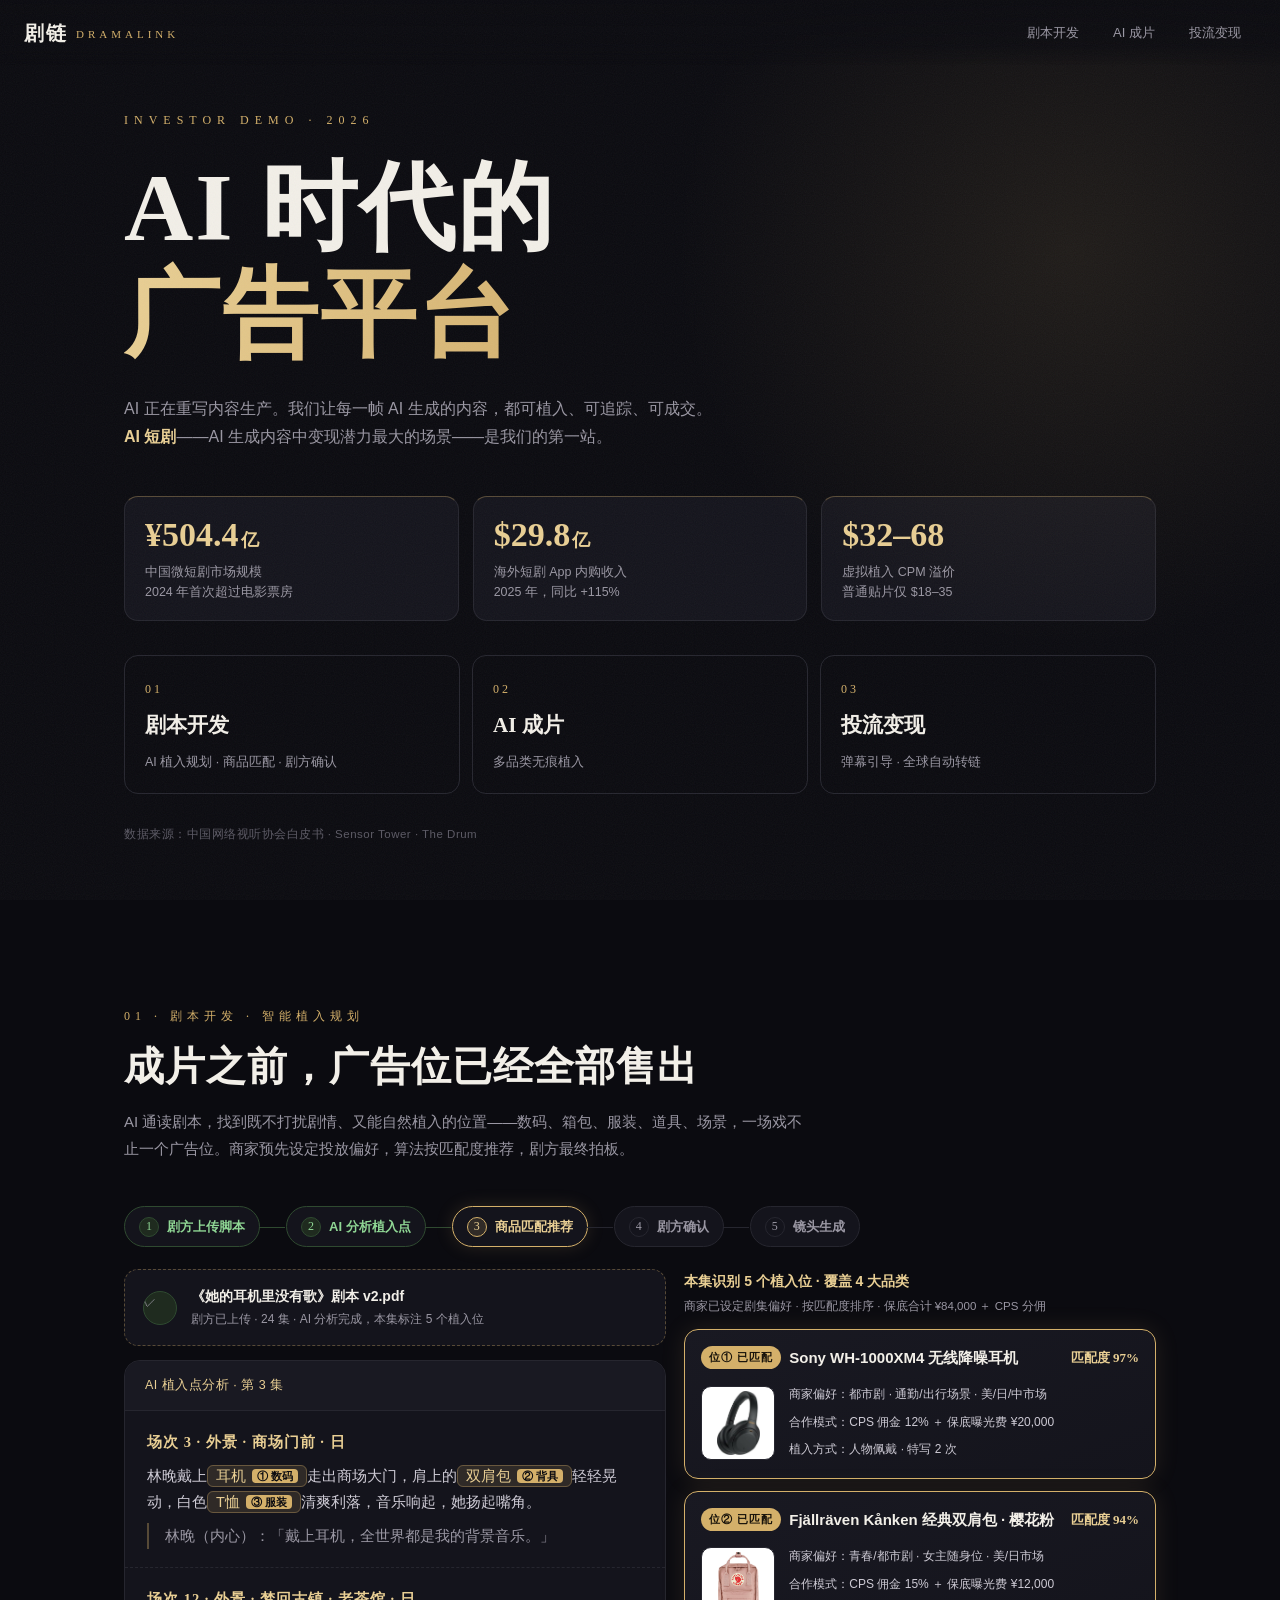
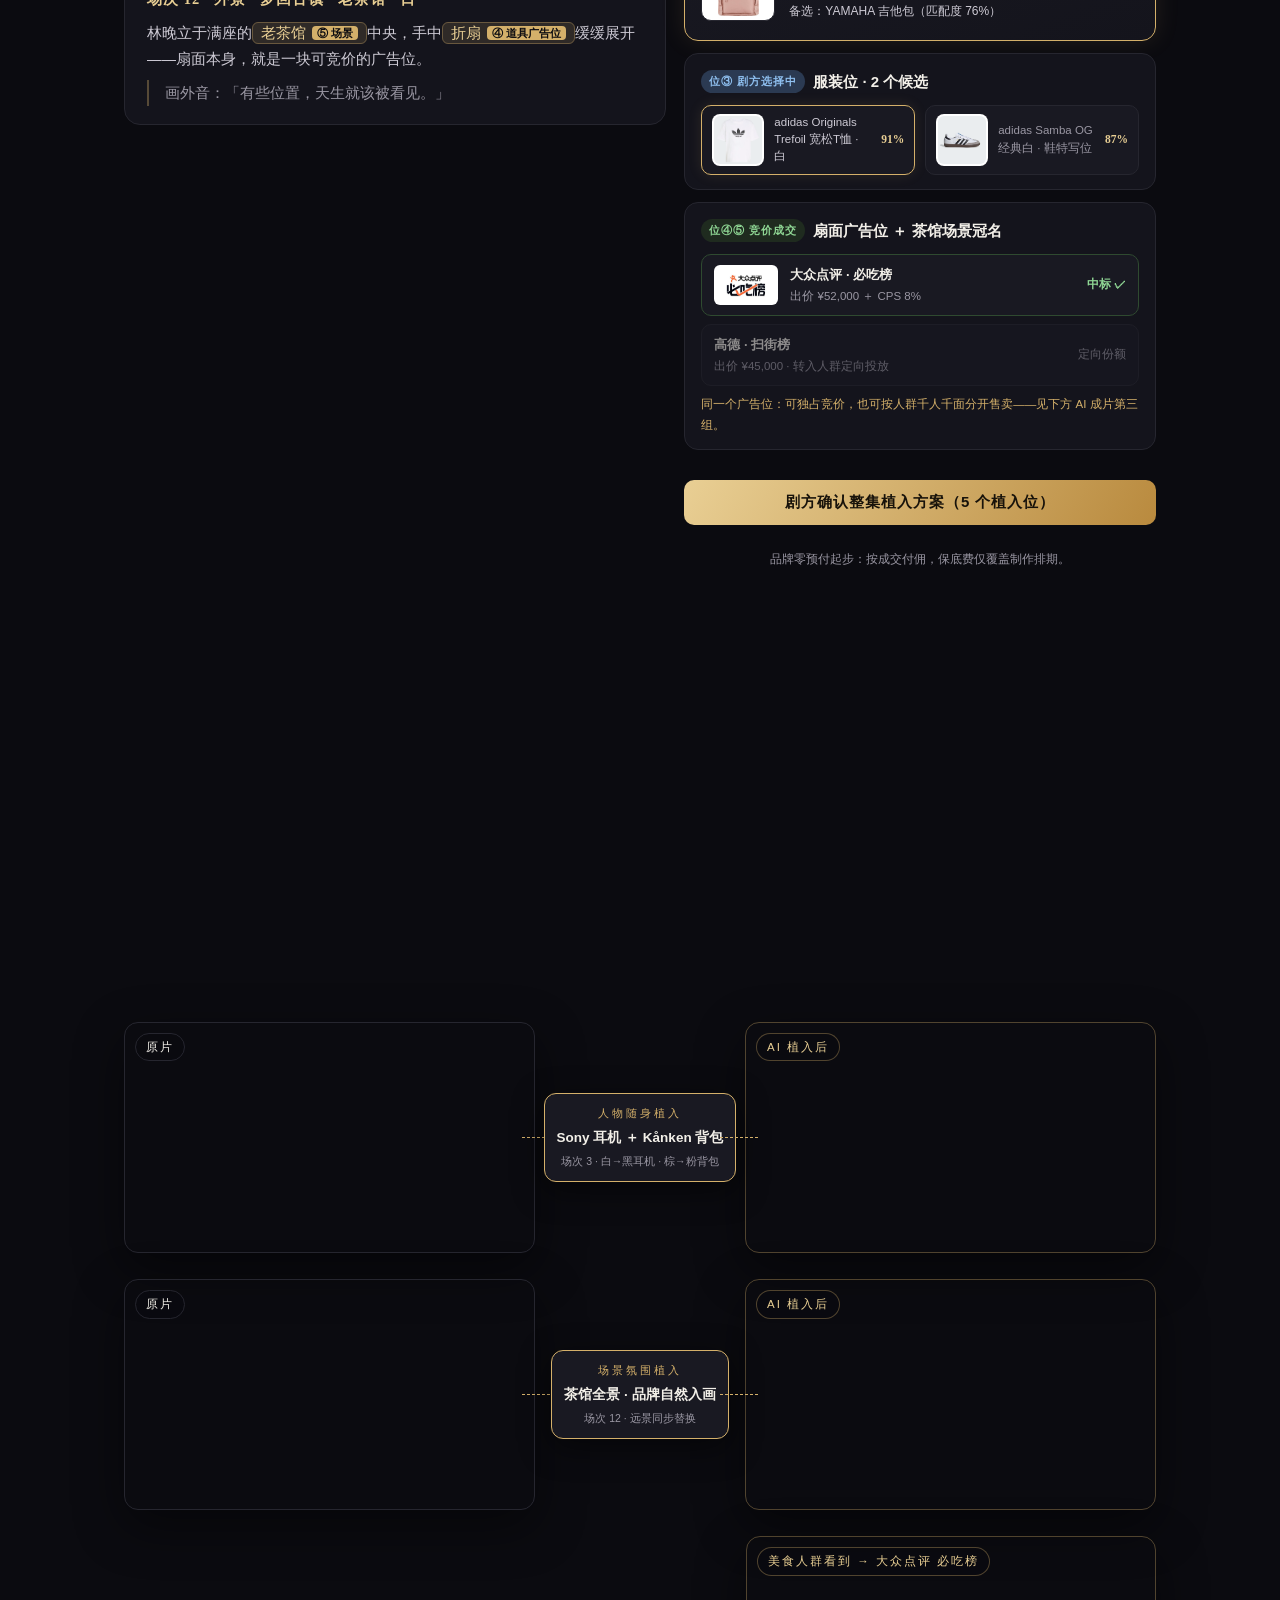
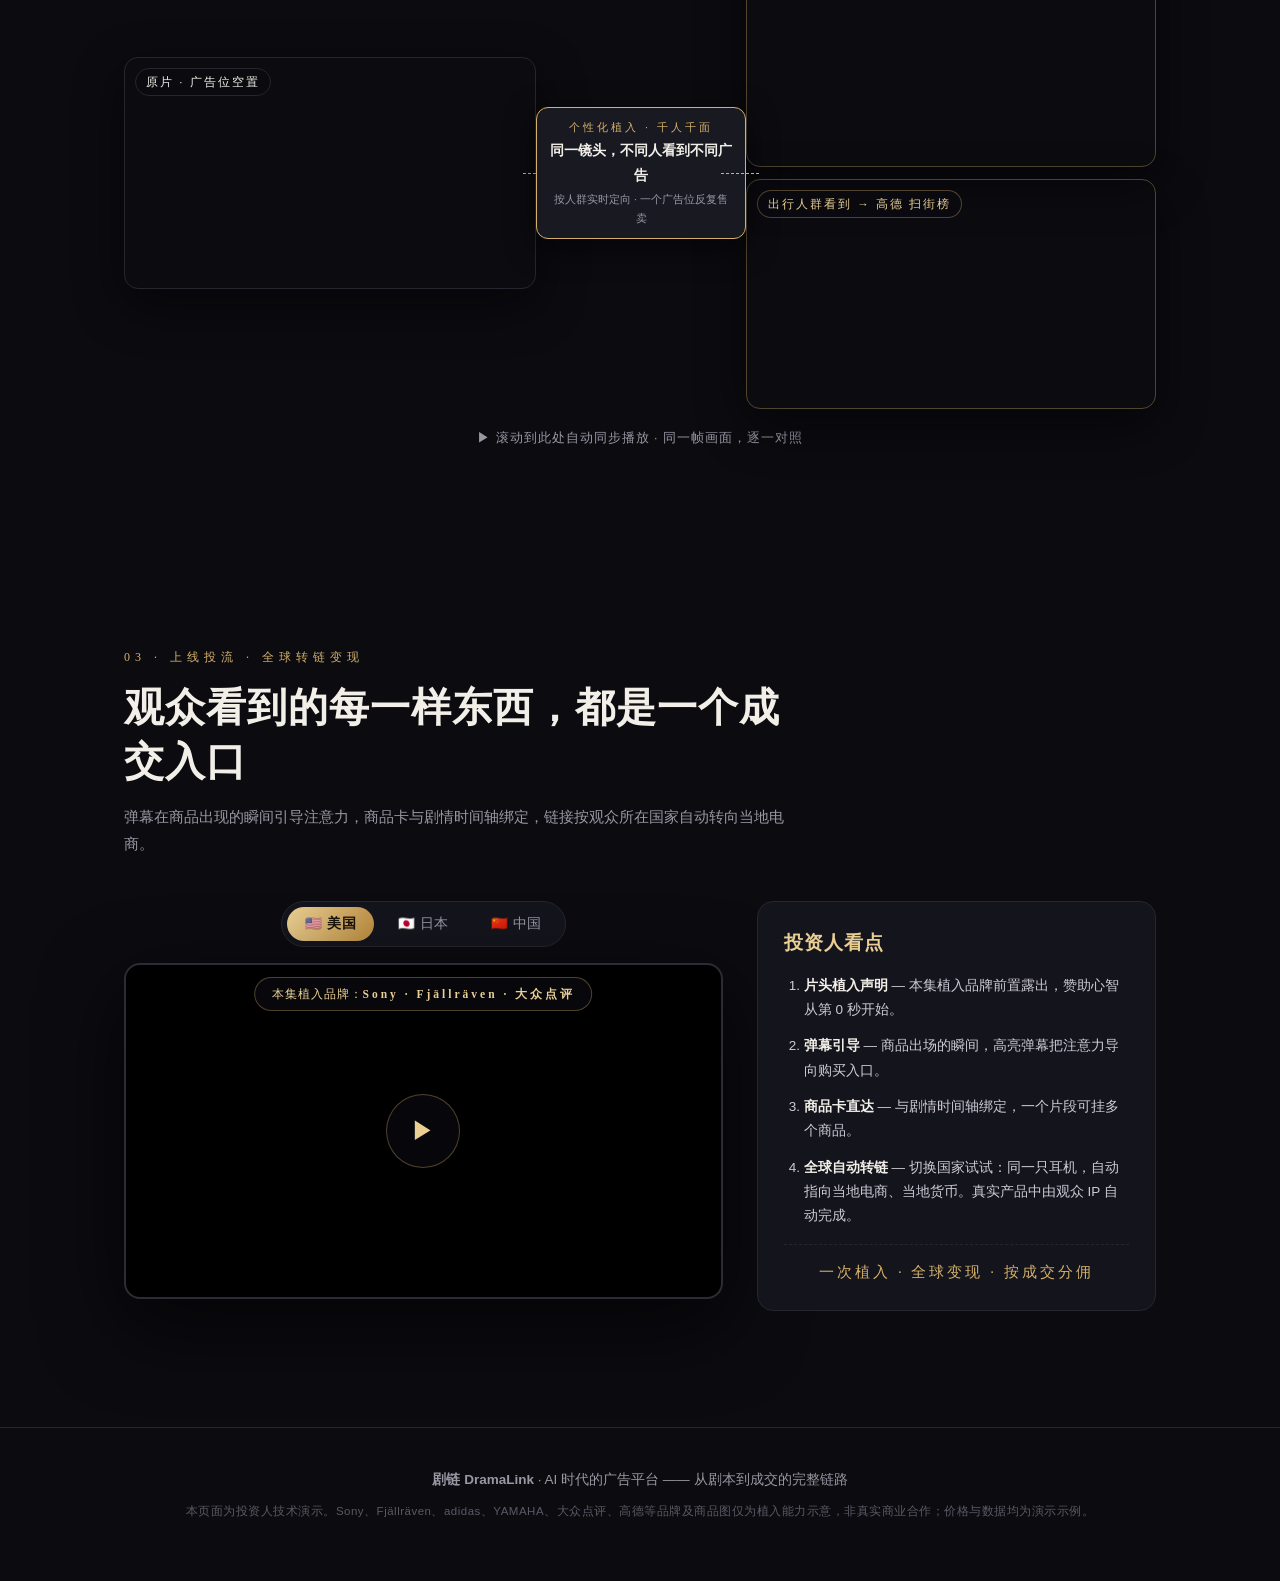
==== index.html @ b9e9dc9a "AI成片新增千人千面组并移到最下：空白扇面原片+两个人群定向投放版本(必吃榜/扫街榜)，竞价卡口径联动" ====
<!DOCTYPE html>
<html lang="zh-CN">
<head>
<meta charset="UTF-8">
<meta name="viewport" content="width=device-width, initial-scale=1.0, viewport-fit=cover">
<title>剧链 DramaLink · AI 时代的广告平台</title>
<meta name="description" content="让每一帧 AI 生成内容都可植入、可追踪、可成交。AI 短剧是我们的第一站。">
<link rel="stylesheet" href="css/style.css?v=4">
</head>
<body>
<div class="grain" aria-hidden="true"></div>

<header class="nav">
  <div class="nav-brand">剧链<span>DRAMALINK</span></div>
  <nav class="nav-steps">
    <a href="#s1">剧本开发</a>
    <a href="#s2">AI 成片</a>
    <a href="#s3">投流变现</a>
  </nav>
</header>

<!-- ① 封面 -->
<section id="s0" class="hero">
  <p class="eyebrow reveal">INVESTOR DEMO · 2026</p>
  <h1 class="reveal d1">AI 时代的<em>广告平台</em></h1>
  <p class="hero-sub reveal d2">AI 正在重写内容生产。我们让每一帧 AI 生成的内容，都可植入、可追踪、可成交。<br>
  <strong>AI 短剧</strong>——AI 生成内容中变现潜力最大的场景——是我们的第一站。</p>

  <div class="stats reveal d3">
    <div class="stat"><b>¥504.4<i>亿</i></b><span>中国微短剧市场规模<br>2024 年首次超过电影票房</span></div>
    <div class="stat"><b>$29.8<i>亿</i></b><span>海外短剧 App 内购收入<br>2025 年，同比 +115%</span></div>
    <div class="stat"><b>$32–68</b><span>虚拟植入 CPM 溢价<br>普通贴片仅 $18–35</span></div>
  </div>

  <div class="flow reveal d4">
    <a href="#s1" class="flow-step"><i>01</i><b>剧本开发</b><span>AI 植入规划 · 商品匹配 · 剧方确认</span></a>
    <a href="#s2" class="flow-step"><i>02</i><b>AI 成片</b><span>多品类无痕植入</span></a>
    <a href="#s3" class="flow-step"><i>03</i><b>投流变现</b><span>弹幕引导 · 全球自动转链</span></a>
  </div>
  <p class="src reveal d5">数据来源：中国网络视听协会白皮书 · Sensor Tower · The Drum</p>
</section>

<!-- ② 剧本开发 · 智能植入规划 -->
<section id="s1" class="sec">
  <header class="sec-head reveal">
    <i>01 · 剧本开发 · 智能植入规划</i>
    <h2>成片之前，广告位已经全部售出</h2>
    <p>AI 通读剧本，找到既不打扰剧情、又能自然植入的位置——数码、箱包、服装、道具、场景，一场戏不止一个广告位。商家预先设定投放偏好，算法按匹配度推荐，剧方最终拍板。</p>
  </header>

  <div class="pipe reveal d1">
    <div class="pstep done"><i>1</i><b>剧方上传脚本</b></div>
    <div class="pstep done"><i>2</i><b>AI 分析植入点</b></div>
    <div class="pstep act" id="stepMatch"><i>3</i><b>商品匹配推荐</b></div>
    <div class="pstep" id="stepConfirm"><i>4</i><b>剧方确认</b></div>
    <div class="pstep" id="stepGen"><i>5</i><b>镜头生成</b></div>
  </div>

  <div class="wb reveal d2">
    <div class="wb-left">
      <div class="upload-card">
        <span class="upload-ok">✓</span>
        <div><b>《她的耳机里没有歌》剧本 v2.pdf</b><span>剧方已上传 · 24 集 · AI 分析完成，本集标注 5 个植入位</span></div>
      </div>

      <div class="wb-script">
        <div class="wb-script-head">AI 植入点分析 · 第 3 集</div>
        <div class="scene">
          <h4>场次 3 · 外景 · 商场门前 · 日</h4>
          <p>林晚戴上<mark>耳机<em>① 数码</em></mark>走出商场大门，肩上的<mark>双肩包<em>② 背具</em></mark>轻轻晃动，白色<mark>T恤<em>③ 服装</em></mark>清爽利落，音乐响起，她扬起嘴角。</p>
          <p class="line">林晚（内心）：「戴上耳机，全世界都是我的背景音乐。」</p>
        </div>
        <div class="scene">
          <h4>场次 12 · 外景 · 梦回古镇 · 老茶馆 · 日</h4>
          <p>林晚立于满座的<mark>老茶馆<em>⑤ 场景</em></mark>中央，手中<mark>折扇<em>④ 道具广告位</em></mark>缓缓展开——扇面本身，就是一块可竞价的广告位。</p>
          <p class="line">画外音：「有些位置，天生就该被看见。」</p>
        </div>
      </div>
    </div>

    <div class="wb-right">
      <div class="match-head">本集识别 5 个植入位 · 覆盖 4 大品类<span>商家已设定剧集偏好 · 按匹配度排序 · 保底合计 ¥84,000 ＋ CPS 分佣</span></div>

      <div class="mcard sel" data-name="Sony WH-1000XM4 降噪耳机">
        <div class="mcard-top">
          <span class="reco">位① 已匹配</span>
          <b>Sony WH-1000XM4 无线降噪耳机</b>
          <em class="score">匹配度 97%</em>
        </div>
        <div class="mrow">
          <img src="assets/p-sony.jpg" alt="Sony WH-1000XM4" class="pimg">
          <ul>
            <li>商家偏好：都市剧 · 通勤/出行场景 · 美/日/中市场</li>
            <li>合作模式：CPS 佣金 12% ＋ 保底曝光费 ¥20,000</li>
            <li>植入方式：人物佩戴 · 特写 2 次</li>
          </ul>
        </div>
      </div>

      <div class="mcard sel" data-name="Fjällräven Kånken 双肩包">
        <div class="mcard-top">
          <span class="reco">位② 已匹配</span>
          <b>Fjällräven Kånken 经典双肩包 · 樱花粉</b>
          <em class="score">匹配度 94%</em>
        </div>
        <div class="mrow">
          <img src="assets/p-kanken.jpg" alt="Fjällräven Kånken" class="pimg">
          <ul>
            <li>商家偏好：青春/都市剧 · 女主随身位 · 美/日市场</li>
            <li>合作模式：CPS 佣金 15% ＋ 保底曝光费 ¥12,000</li>
            <li>备选：YAMAHA 吉他包（匹配度 76%）</li>
          </ul>
        </div>
      </div>

      <div class="mcard choose" id="wearSpot">
        <div class="mcard-top">
          <span class="reco pick">位③ 剧方选择中</span>
          <b>服装位 · 2 个候选</b>
        </div>
        <div class="cands">
          <button class="cand on" data-pick="adidas Trefoil 宽松T恤">
            <img src="assets/p-tee.png" alt="adidas Trefoil T恤">
            <span>adidas Originals<br>Trefoil 宽松T恤 · 白</span><em>91%</em>
          </button>
          <button class="cand" data-pick="adidas Samba OG">
            <img src="assets/p-samba.png" alt="adidas Samba OG">
            <span>adidas Samba OG<br>经典白 · 鞋特写位</span><em>87%</em>
          </button>
        </div>
      </div>

      <div class="mcard bid">
        <div class="mcard-top">
          <span class="reco win">位④⑤ 竞价成交</span>
          <b>扇面广告位 ＋ 茶馆场景冠名</b>
        </div>
        <div class="bidrow">
          <div class="bidder won">
            <img src="assets/p-dianping.jpg" alt="大众点评必吃榜">
            <div><b>大众点评 · 必吃榜</b><span>出价 ¥52,000 ＋ CPS 8%</span></div>
            <i>中标 ✓</i>
          </div>
          <div class="bidder">
            <div class="bidder-txt"><b>高德 · 扫街榜</b><span>出价 ¥45,000 · 转入人群定向投放</span></div>
            <i>定向份额</i>
          </div>
        </div>
        <p class="bidnote">同一个广告位：可独占竞价，也可按人群千人千面分开售卖——见下方 AI 成片第三组。</p>
      </div>

      <button id="confirmBtn" class="btn-gold">剧方确认整集植入方案（5 个植入位）</button>
      <div class="gen-card" id="genCard">🎬 已进入镜头生成队列 · <a href="#s2">前往 AI 成片查看效果 ↓</a></div>
      <p class="wb-note">品牌零预付起步：按成交付佣，保底费仅覆盖制作排期。</p>
    </div>
  </div>
</section>

<!-- ③ AI 成片 · 无痕植入生成 -->
<section id="s2" class="sec">
  <header class="sec-head reveal">
    <i>02 · AI 成片 · 无痕植入生成</i>
    <h2>同一个镜头，每一处细节都可以是品牌位</h2>
    <p>左边原片，右边 AI 植入后。人物随身、场景氛围两种植入深度，加上同一个广告位的千人千面投放——无需重拍、无需道具、无需明星档期。</p>
  </header>

  <div class="duo-list reveal d1">
    <div class="duo-row">
      <figure class="duo-cell">
        <video src="assets/va-original.mp4" muted playsinline preload="metadata" loop></video>
        <figcaption>原片</figcaption>
      </figure>
      <div class="duo-link"><div class="duo-chip">
        <i>人物随身植入</i>
        <b>Sony 耳机 ＋ Kånken 背包</b>
        <span class="pos">场次 3 · 白→黑耳机 · 棕→粉背包</span>
      </div></div>
      <figure class="duo-cell hl">
        <video src="assets/va-placed.mp4" muted playsinline preload="metadata" loop></video>
        <figcaption class="hl">AI 植入后</figcaption>
      </figure>
    </div>

    <div class="duo-row">
      <figure class="duo-cell">
        <video src="assets/vc-original.mp4" muted playsinline preload="metadata" loop></video>
        <figcaption>原片</figcaption>
      </figure>
      <div class="duo-link"><div class="duo-chip">
        <i>场景氛围植入</i>
        <b>茶馆全景 · 品牌自然入画</b>
        <span class="pos">场次 12 · 远景同步替换</span>
      </div></div>
      <figure class="duo-cell hl">
        <video src="assets/vc-placed.mp4" muted playsinline preload="metadata" loop></video>
        <figcaption class="hl">AI 植入后</figcaption>
      </figure>
    </div>

    <div class="duo-row persona">
      <figure class="duo-cell">
        <video src="assets/vb-original.mp4" muted playsinline preload="metadata" loop></video>
        <figcaption>原片 · 广告位空置</figcaption>
      </figure>
      <div class="duo-link"><div class="duo-chip">
        <i>个性化植入 · 千人千面</i>
        <b>同一镜头，不同人看到不同广告</b>
        <span class="pos">按人群实时定向 · 一个广告位反复售卖</span>
      </div></div>
      <div class="persona-stack">
        <figure class="duo-cell hl">
          <video src="assets/vb-dianping.mp4" muted playsinline preload="metadata" loop></video>
          <figcaption class="hl">美食人群看到 → 大众点评 必吃榜</figcaption>
        </figure>
        <figure class="duo-cell hl">
          <video src="assets/vb-gaode.mp4" muted playsinline preload="metadata" loop></video>
          <figcaption class="hl">出行人群看到 → 高德 扫街榜</figcaption>
        </figure>
      </div>
    </div>
  </div>
  <p class="duo-tip reveal">▶ 滚动到此处自动同步播放 · 同一帧画面，逐一对照</p>
</section>

<!-- ④ 投流变现 · 全球转链 -->
<section id="s3" class="sec">
  <header class="sec-head reveal">
    <i>03 · 上线投流 · 全球转链变现</i>
    <h2>观众看到的每一样东西，都是一个成交入口</h2>
    <p>弹幕在商品出现的瞬间引导注意力，商品卡与剧情时间轴绑定，链接按观众所在国家自动转向当地电商。</p>
  </header>

  <div class="stage reveal d1">
    <div class="stage-player">
      <div class="country-switch" id="countrySwitch">
        <button data-c="us" class="on">🇺🇸 美国</button>
        <button data-c="jp">🇯🇵 日本</button>
        <button data-c="cn">🇨🇳 中国</button>
      </div>

      <div class="screen">
        <video id="vidP" src="assets/va-placed.mp4" muted playsinline preload="auto"></video>
        <div class="brand-ribbon" id="brandRibbon">本集植入品牌：<b>Sony · Fjällräven · 大众点评</b></div>
        <div class="dm-layer" id="dmLayer"></div>

        <div class="pcard" id="pcard">
          <div class="pcard-tag" id="pTag">AI 已识别本帧商品 · 链接自动转向当地商城</div>
          <div class="pcard-main">
            <img class="pcard-photo" id="pPhoto" src="assets/p-sony.jpg" alt="商品图">
            <div class="pcard-info">
              <b id="pName"></b>
              <span id="pStore"></span>
              <em id="pPrice"></em>
            </div>
            <a id="pBuy" class="btn-gold" target="_blank" rel="noopener">立即购买</a>
          </div>
          <div class="pcard-more" id="pMore">本镜头另植入：Fjällräven Kånken 双肩包 · 樱花粉</div>
        </div>

        <button class="pplay" id="pPlay" aria-label="播放">▶</button>
      </div>
      <div class="toast" id="toast"></div>
    </div>

    <aside class="notes">
      <h3>投资人看点</h3>
      <ol>
        <li><b>片头植入声明</b> — 本集植入品牌前置露出，赞助心智从第 0 秒开始。</li>
        <li><b>弹幕引导</b> — 商品出场的瞬间，高亮弹幕把注意力导向购买入口。</li>
        <li><b>商品卡直达</b> — 与剧情时间轴绑定，一个片段可挂多个商品。</li>
        <li><b>全球自动转链</b> — 切换国家试试：同一只耳机，自动指向当地电商、当地货币。真实产品中由观众 IP 自动完成。</li>
      </ol>
      <p class="notes-tail">一次植入 · 全球变现 · 按成交分佣</p>
    </aside>
  </div>
</section>

<footer>
  <p><b>剧链 DramaLink</b> · AI 时代的广告平台 —— 从剧本到成交的完整链路</p>
  <p class="src">本页面为投资人技术演示。Sony、Fjällräven、adidas、YAMAHA、大众点评、高德等品牌及商品图仅为植入能力示意，非真实商业合作；价格与数据均为演示示例。</p>
</footer>

<script src="js/config.js?v=4"></script>
<script src="js/app.js?v=4"></script>
</body>
</html>
---- css/style.css ----
/* ————— 剧链 DramaLink · 暗色影院质感 ————— */
:root{
  --bg:#0b0b10;
  --panel:#14141c;
  --panel-2:#191922;
  --line:#26262f;
  --line-gold:rgba(212,176,106,.35);
  --ink:#f2efe8;
  --sub:#9a97a3;
  --gold:#d4b06a;
  --gold-hi:#e9cf94;
  --gold-deep:#b98a3e;
  --hot:#ff5c5c;
}
*{box-sizing:border-box;margin:0;padding:0;}
html{scroll-behavior:smooth;overflow-x:hidden;}
body{
  background:var(--bg);color:var(--ink);
  font-family:"PingFang SC","Hiragino Sans GB","Microsoft YaHei",sans-serif;
  line-height:1.8;overflow-x:hidden;
}
::selection{background:var(--gold);color:#0b0b10;}
a{color:inherit;text-decoration:none;}
em{font-style:normal;}

/* 胶片噪点 */
.grain{position:fixed;inset:0;pointer-events:none;z-index:99;opacity:.05;
  background-image:url("data:image/svg+xml,%3Csvg xmlns='http://www.w3.org/2000/svg' width='160' height='160'%3E%3Cfilter id='n'%3E%3CfeTurbulence type='fractalNoise' baseFrequency='0.9' numOctaves='2'/%3E%3C/filter%3E%3Crect width='160' height='160' filter='url(%23n)' opacity='1'/%3E%3C/svg%3E");}

/* ————— 顶栏 ————— */
.nav{position:fixed;top:0;left:0;right:0;z-index:50;
  display:flex;justify-content:space-between;align-items:center;
  padding:14px 24px;
  background:linear-gradient(to bottom,rgba(11,11,16,.92),rgba(11,11,16,.75) 70%,transparent);
  backdrop-filter:blur(8px);-webkit-backdrop-filter:blur(8px);}
.nav-brand{font-family:"Songti SC","Noto Serif SC",serif;font-size:20px;font-weight:900;letter-spacing:2px;}
.nav-brand span{font-family:Didot,Georgia,serif;font-size:11px;font-weight:400;color:var(--gold);letter-spacing:4px;margin-left:8px;vertical-align:2px;}
.nav-steps{display:flex;gap:4px;}
.nav-steps a{font-size:13px;color:var(--sub);padding:6px 14px;border:1px solid transparent;border-radius:99px;transition:.25s;}
.nav-steps a:hover{color:var(--gold-hi);border-color:var(--line-gold);}

/* ————— 封面 ————— */
.hero{min-height:100svh;display:flex;flex-direction:column;justify-content:center;
  padding:110px 24px 60px;max-width:1080px;margin:0 auto;position:relative;}
.hero::before{content:"";position:absolute;top:-20%;right:-30%;width:80%;aspect-ratio:1;
  background:radial-gradient(circle,rgba(212,176,106,.10),transparent 65%);pointer-events:none;}
.eyebrow{font-family:Didot,Georgia,serif;font-size:12px;letter-spacing:6px;color:var(--gold);margin-bottom:22px;}
h1{font-family:"Songti SC","Noto Serif SC",serif;font-weight:900;
  font-size:clamp(44px,9vw,96px);line-height:1.12;letter-spacing:2px;}
h1 em{display:block;color:transparent;-webkit-text-stroke:1.5px var(--gold);
  background:linear-gradient(100deg,var(--gold-hi),var(--gold-deep));
  -webkit-background-clip:text;background-clip:text;}
@supports(-webkit-background-clip:text){h1 em{-webkit-text-stroke:0;color:transparent;}}
.hero-sub{margin:26px 0 0;max-width:640px;color:var(--sub);font-size:16px;}
.hero-sub strong{color:var(--gold-hi);font-weight:600;}

.stats{display:flex;gap:14px;margin-top:44px;flex-wrap:wrap;}
.stat{flex:1;min-width:200px;background:var(--panel);border:1px solid var(--line);
  border-top:1px solid var(--line-gold);border-radius:14px;padding:18px 20px;}
.stat b{font-family:Didot,Georgia,serif;font-size:34px;font-weight:700;color:var(--gold-hi);display:block;line-height:1.2;}
.stat b i{font-style:normal;font-size:18px;margin-left:2px;}
.stat span{font-size:12.5px;color:var(--sub);display:block;margin-top:6px;line-height:1.6;}

.flow{display:flex;gap:12px;margin-top:34px;flex-wrap:wrap;}
.flow-step{flex:1;min-width:200px;display:block;background:transparent;
  border:1px solid var(--line);border-radius:14px;padding:18px 20px;position:relative;
  transition:.3s;overflow:hidden;}
.flow-step::after{content:"→";position:absolute;right:18px;top:16px;color:var(--gold);opacity:0;transition:.3s;}
.flow-step:hover{border-color:var(--gold);transform:translateY(-3px);background:var(--panel);}
.flow-step:hover::after{opacity:1;}
.flow-step i{font-family:Didot,Georgia,serif;font-style:normal;font-size:12px;color:var(--gold);letter-spacing:3px;}
.flow-step b{display:block;font-family:"Songti SC","Noto Serif SC",serif;font-size:21px;margin:4px 0 2px;}
.flow-step span{font-size:12.5px;color:var(--sub);}
.src{margin-top:30px;font-size:11.5px;color:#5b5964;letter-spacing:.5px;}

/* ————— 通用章节 ————— */
.sec{max-width:1080px;margin:0 auto;padding:96px 24px;}
.sec-head{max-width:680px;margin-bottom:44px;}
.sec-head i{font-family:Didot,Georgia,serif;font-style:normal;font-size:12px;letter-spacing:5px;color:var(--gold);}
.sec-head h2{font-family:"Songti SC","Noto Serif SC",serif;font-size:clamp(26px,4.6vw,40px);
  font-weight:900;line-height:1.35;margin:10px 0 14px;letter-spacing:1px;}
.sec-head p{color:var(--sub);font-size:15px;}

/* ————— 工作台：五步流程条 ————— */
.pipe{display:flex;gap:0;margin-bottom:22px;flex-wrap:wrap;row-gap:10px;}
.pstep{display:flex;align-items:center;gap:8px;font-size:13px;color:var(--sub);
  padding:8px 14px;border:1px solid var(--line);border-radius:99px;position:relative;margin-right:26px;
  background:var(--panel);transition:.3s;}
.pstep::after{content:"";position:absolute;left:100%;top:50%;width:26px;height:1px;
  background:var(--line);}
.pstep:last-child{margin-right:0;}
.pstep:last-child::after{display:none;}
.pstep i{font-family:Didot,Georgia,serif;font-style:normal;font-size:12px;width:20px;height:20px;
  border-radius:50%;border:1px solid var(--line);display:flex;align-items:center;justify-content:center;flex:none;}
.pstep.done{color:#8fd694;border-color:#2f4a30;}
.pstep.done i{border-color:#2f4a30;background:#1f2b1f;}
.pstep.done::after{background:#2f4a30;}
.pstep.act{color:var(--gold-hi);border-color:var(--gold);box-shadow:0 0 18px rgba(212,176,106,.15);}
.pstep.act i{border-color:var(--gold);background:rgba(212,176,106,.15);}

/* ————— 工作台 ————— */
.wb{display:grid;grid-template-columns:1.15fr 1fr;gap:18px;align-items:start;}
.wb-left{display:flex;flex-direction:column;gap:14px;}
.upload-card{display:flex;align-items:center;gap:14px;background:var(--panel);
  border:1px dashed var(--line-gold);border-radius:14px;padding:14px 18px;}
.upload-ok{width:34px;height:34px;border-radius:50%;background:#1f2b1f;color:#8fd694;
  display:flex;align-items:center;justify-content:center;font-size:16px;flex:none;border:1px solid #2f4a30;}
.upload-card b{display:block;font-size:14px;}
.upload-card span{display:block;font-size:12px;color:var(--sub);}
.wb-script{background:var(--panel);border:1px solid var(--line);border-radius:16px;overflow:hidden;}
.wb-script-head{padding:13px 20px;font-size:12.5px;color:var(--gold-hi);
  border-bottom:1px solid var(--line);background:var(--panel-2);letter-spacing:.5px;}
.scene{padding:18px 22px;border-bottom:1px dashed var(--line);}
.scene:last-child{border-bottom:none;}
.scene h4{font-family:"Songti SC","Noto Serif SC",serif;font-size:14.5px;color:var(--gold-hi);margin-bottom:8px;letter-spacing:1px;}
.scene p{font-size:14.5px;color:#cdcad4;}
.scene .line{color:var(--sub);padding-left:16px;border-left:2px solid var(--line-gold);margin-top:8px;}
mark{background:rgba(212,176,106,.14);color:var(--gold-hi);padding:2px 8px;border-radius:6px;
  border:1px solid var(--line-gold);white-space:nowrap;cursor:default;position:relative;transition:.25s;}
mark:hover{background:rgba(212,176,106,.28);}
mark em{font-size:10.5px;background:var(--gold);color:#0b0b10;border-radius:4px;
  padding:1px 5px;margin-left:6px;font-weight:700;vertical-align:1px;}

.wb-right{display:flex;flex-direction:column;gap:12px;}
.match-head{font-size:14px;color:var(--gold-hi);font-weight:600;}
.match-head span{display:block;font-size:11.5px;color:var(--sub);font-weight:400;margin-top:2px;}
.mcard{background:var(--panel);border:1px solid var(--line);border-radius:14px;
  padding:14px 16px;cursor:pointer;transition:.25s;}
.mcard:hover{border-color:var(--line-gold);}
.mcard.sel{border-color:var(--gold);background:linear-gradient(160deg,var(--panel-2),var(--panel));
  box-shadow:0 0 24px rgba(212,176,106,.12);}
.mcard-top{display:flex;align-items:center;gap:8px;flex-wrap:wrap;}
.mcard-top b{font-size:15px;}
.reco{font-size:10.5px;background:var(--gold);color:#17120a;font-weight:700;
  padding:2px 8px;border-radius:99px;letter-spacing:1px;}
.score{font-family:Didot,Georgia,serif;font-size:13px;color:var(--gold-hi);margin-left:auto;font-weight:700;}
.mcard ul{list-style:none;}
.mcard li{font-size:12px;color:var(--sub);padding:3px 0;}
.mcard.sel li{color:#cdcad4;}
.mcard.sel{cursor:default;}
.mrow{display:flex;gap:14px;margin-top:10px;align-items:center;}
.pimg{width:74px;height:74px;object-fit:contain;background:#fff;border-radius:10px;
  border:1px solid var(--line);flex:none;padding:4px;}
.reco.pick{background:#2b3a52;color:#8fc0f0;}
.reco.win{background:#1f2b1f;color:#8fd694;}
/* 服装位候选 */
.cands{display:flex;gap:10px;margin-top:10px;}
.cand{flex:1;display:flex;align-items:center;gap:10px;background:var(--panel-2);
  border:1px solid var(--line);border-radius:10px;padding:8px 10px;cursor:pointer;
  color:var(--sub);font-size:11.5px;text-align:left;transition:.25s;font-family:inherit;line-height:1.5;}
.cand img{width:52px;height:52px;object-fit:contain;background:#fff;border-radius:8px;flex:none;padding:2px;}
.cand em{font-family:Didot,Georgia,serif;font-style:normal;color:var(--gold-hi);font-weight:700;margin-left:auto;}
.cand.on{border-color:var(--gold);color:#cdcad4;box-shadow:0 0 14px rgba(212,176,106,.12);}
/* 竞价位 */
.bidrow{display:flex;flex-direction:column;gap:8px;margin-top:10px;}
.bidder{display:flex;align-items:center;gap:12px;background:var(--panel-2);
  border:1px solid var(--line);border-radius:10px;padding:8px 12px;opacity:.55;}
.bidder.won{opacity:1;border-color:#2f4a30;}
.bidder img{width:64px;height:40px;object-fit:contain;background:#fff;border-radius:6px;flex:none;padding:2px;}
.bidder b{display:block;font-size:13px;}
.bidder span{display:block;font-size:11.5px;color:var(--sub);}
.bidder i{margin-left:auto;font-style:normal;font-size:12px;color:var(--sub);white-space:nowrap;}
.bidder.won i{color:#8fd694;font-weight:700;}
.bidnote{font-size:11.5px;color:var(--gold);margin-top:8px;}
.gen-card{display:none;font-size:13.5px;color:#cdcad4;background:var(--panel);
  border:1px solid var(--line-gold);border-radius:12px;padding:12px 16px;text-align:center;}
.gen-card.show{display:block;animation:genin .5s ease;}
.gen-card a{color:var(--gold-hi);text-decoration:underline;text-underline-offset:3px;}
@keyframes genin{from{opacity:0;transform:translateY(8px);}to{opacity:1;transform:none;}}
.btn-gold{display:inline-block;width:100%;margin-top:18px;padding:13px 20px;border:none;border-radius:10px;
  background:linear-gradient(120deg,var(--gold-hi),var(--gold-deep));color:#17120a;
  font-size:15px;font-weight:700;letter-spacing:1px;cursor:pointer;text-align:center;transition:.25s;
  font-family:inherit;}
.btn-gold:hover{transform:translateY(-2px);box-shadow:0 8px 28px rgba(212,176,106,.25);}
.btn-gold.done{background:#1f2b1f;color:#8fd694;border:1px solid #2f4a30;cursor:default;transform:none;box-shadow:none;}
.wb-note{font-size:12px;color:var(--sub);margin-top:12px;text-align:center;}

/* ————— AI 成片对比：三组横屏 左右并排 + 中间连线 ————— */
.duo-list{display:flex;flex-direction:column;gap:26px;}
.duo-row{display:flex;align-items:center;justify-content:center;}
.duo-cell{position:relative;flex:1;max-width:440px;aspect-ratio:16/9;border-radius:14px;
  overflow:hidden;border:1px solid var(--line);box-shadow:0 16px 50px rgba(0,0,0,.45);margin:0;}
.duo-cell.hl{border-color:var(--line-gold);}
.duo-cell video{width:100%;height:100%;object-fit:cover;display:block;}
.duo-cell figcaption{position:absolute;top:10px;left:10px;font-size:11.5px;letter-spacing:2px;
  padding:3px 10px;border-radius:99px;background:rgba(11,11,16,.72);border:1px solid var(--line);z-index:2;}
.duo-cell figcaption.hl{color:var(--gold-hi);border-color:var(--line-gold);}
.duo-link{position:relative;width:clamp(150px,20vw,210px);flex:none;z-index:4;
  display:flex;align-items:center;justify-content:center;}
.duo-link::before,.duo-link::after{content:"";position:absolute;top:50%;width:18%;
  border-top:1.5px dashed var(--gold);}
.duo-link::before{left:-6%;}
.duo-link::after{right:-6%;}
.duo-chip{position:relative;background:var(--panel-2);border:1px solid var(--gold);border-radius:12px;
  padding:10px 12px;text-align:center;box-shadow:0 8px 30px rgba(0,0,0,.5);max-width:100%;}
.duo-chip i{display:block;font-style:normal;font-size:10.5px;letter-spacing:3px;color:var(--gold);}
.duo-chip b{display:block;font-size:13.5px;color:var(--ink);margin:3px 0 2px;}
.duo-chip .pos{display:block;font-size:10.5px;color:var(--sub);}
.duo-tip{text-align:center;font-size:12.5px;color:var(--sub);margin-top:18px;letter-spacing:1px;}
/* 千人千面：左 1 原片 → 右 2 个投放版本 */
.persona-stack{flex:1;max-width:440px;min-width:0;display:flex;flex-direction:column;gap:12px;}
.persona-stack .duo-cell{max-width:none;width:100%;flex:none;}
.duo-row.persona .duo-cell figcaption{white-space:nowrap;max-width:calc(100% - 20px);
  overflow:hidden;text-overflow:ellipsis;}
.btn-line{padding:11px 26px;border-radius:99px;border:1px solid var(--line-gold);
  background:transparent;color:var(--gold-hi);font-size:14px;letter-spacing:2px;cursor:pointer;
  transition:.25s;font-family:inherit;}
.btn-line:hover{background:rgba(212,176,106,.1);}

/* ————— 投流变现 · 横屏播放器 ————— */
.stage{display:grid;grid-template-columns:minmax(0,1.5fr) 1fr;gap:34px;align-items:start;justify-content:center;}
.stage-player{display:flex;flex-direction:column;align-items:center;gap:16px;min-width:0;
  width:100%;max-width:660px;justify-self:center;}
.country-switch{display:flex;gap:6px;background:var(--panel);border:1px solid var(--line);
  border-radius:99px;padding:5px;}
.country-switch button{border:none;background:transparent;color:var(--sub);font-size:13.5px;
  padding:8px 18px;border-radius:99px;cursor:pointer;transition:.25s;font-family:inherit;letter-spacing:.5px;}
.country-switch button.on{background:linear-gradient(120deg,var(--gold-hi),var(--gold-deep));color:#17120a;font-weight:700;}

.screen{position:relative;width:100%;max-width:660px;aspect-ratio:16/9;border-radius:16px;
  border:2px solid #2c2c36;background:#000;overflow:hidden;
  box-shadow:0 26px 80px rgba(0,0,0,.6);}
.screen video{position:absolute;inset:0;width:100%;height:100%;object-fit:cover;}

.brand-ribbon{position:absolute;top:12px;left:50%;transform:translateX(-50%);z-index:8;
  white-space:nowrap;font-size:11.5px;letter-spacing:1px;color:var(--gold-hi);
  background:rgba(11,11,16,.78);border:1px solid var(--line-gold);border-radius:99px;
  padding:6px 16px;opacity:0;transition:opacity .6s;pointer-events:none;}
.brand-ribbon.show{opacity:1;}
.brand-ribbon b{font-family:Didot,Georgia,serif;letter-spacing:3px;}

.dm-layer{position:absolute;top:44px;left:0;right:0;height:38%;z-index:7;overflow:hidden;pointer-events:none;}
.dm{position:absolute;left:100%;white-space:nowrap;font-size:13px;color:#fff;
  text-shadow:0 1px 4px rgba(0,0,0,.8);animation:dmfly 6.5s linear forwards;}
.dm.hot{color:#ffd98a;font-weight:700;background:rgba(212,176,106,.18);
  border:1px solid var(--line-gold);border-radius:99px;padding:3px 12px;}
@keyframes dmfly{to{transform:translateX(calc(-100% - 110vw));}}

.pcard{position:absolute;left:10px;right:10px;bottom:12px;z-index:9;
  background:rgba(16,16,22,.94);border:1px solid var(--line-gold);border-radius:16px;
  padding:10px 12px;transform:translateY(130%);transition:transform .55s cubic-bezier(.2,.9,.3,1.05);}
.pcard.show{transform:translateY(0);}
.pcard-tag{font-size:10.5px;color:var(--gold);letter-spacing:.5px;margin-bottom:7px;}
.pcard-tag::before{content:"●";margin-right:5px;animation:blink 1.4s infinite;}
@keyframes blink{50%{opacity:.25;}}
.pcard-main{display:flex;align-items:center;gap:10px;}
.pcard-photo{width:54px;height:54px;border-radius:10px;background:#fff;object-fit:contain;
  border:1px solid var(--line);flex:none;padding:3px;}
.pcard-more{font-size:10.5px;color:var(--sub);margin-top:7px;padding-top:7px;
  border-top:1px dashed var(--line);}
.pcard-info{flex:1;min-width:0;line-height:1.45;}
.pcard-info b{display:block;font-size:12.5px;white-space:nowrap;overflow:hidden;text-overflow:ellipsis;}
.pcard-info span{font-size:10.5px;color:var(--sub);display:block;}
.pcard-info em{font-family:Didot,Georgia,serif;font-size:15px;color:var(--gold-hi);font-weight:700;}
.pcard .btn-gold{width:auto;margin:0;padding:9px 14px;font-size:12.5px;border-radius:9px;flex:none;}

.pplay{position:absolute;inset:0;margin:auto;width:74px;height:74px;border-radius:50%;z-index:11;
  border:1px solid var(--line-gold);background:rgba(11,11,16,.72);color:var(--gold-hi);
  font-size:24px;cursor:pointer;transition:.3s;backdrop-filter:blur(4px);}
.pplay:hover{transform:scale(1.08);background:rgba(212,176,106,.2);}
.pplay.hide{opacity:0;pointer-events:none;}

.toast{font-size:12.5px;color:var(--gold-hi);background:rgba(212,176,106,.1);
  border:1px solid var(--line-gold);border-radius:99px;padding:7px 18px;
  opacity:0;transition:.4s;letter-spacing:.5px;}
.toast.show{opacity:1;}

.notes{background:var(--panel);border:1px solid var(--line);border-radius:16px;
  padding:24px 26px;max-width:420px;position:sticky;top:90px;}
.notes h3{font-family:"Songti SC","Noto Serif SC",serif;font-size:19px;margin-bottom:14px;
  color:var(--gold-hi);letter-spacing:1px;}
.notes ol{padding-left:20px;}
.notes li{font-size:13.5px;color:#cdcad4;margin-bottom:12px;}
.notes li b{color:var(--ink);}
.notes-tail{margin-top:16px;padding-top:14px;border-top:1px dashed var(--line);
  font-family:"Songti SC","Noto Serif SC",serif;font-size:15px;color:var(--gold);
  letter-spacing:3px;text-align:center;}

footer{border-top:1px solid var(--line);padding:40px 24px 60px;text-align:center;}
footer p{font-size:13.5px;color:var(--sub);}
footer .src{font-size:11.5px;color:#5b5964;margin-top:8px;}

/* ————— 入场动画 ————— */
.reveal{opacity:0;transform:translateY(26px);transition:opacity .8s ease,transform .8s ease;}
.reveal.in{opacity:1;transform:none;}
.d1{transition-delay:.1s;}.d2{transition-delay:.2s;}.d3{transition-delay:.3s;}
.d4{transition-delay:.4s;}.d5{transition-delay:.5s;}

/* ————— 响应式 ————— */
@media (max-width:540px){
  .nav-brand span{display:none;}
  .nav{padding:12px 16px;}
}
@media (max-width:900px){
  .stage{grid-template-columns:1fr;justify-items:center;}
  .notes{position:static;max-width:min(660px,100%);}
  .wb{grid-template-columns:1fr;}
  .nav-steps a{padding:6px 10px;font-size:12px;}
}
@media (max-width:760px){
  .duo-row{flex-direction:column;gap:12px;}
  .duo-cell{width:100%;max-width:520px;flex:none;}
  .duo-link{width:auto;padding:2px 0;}
  .duo-link::before,.duo-link::after{display:none;}
  .cands{flex-direction:column;}
}
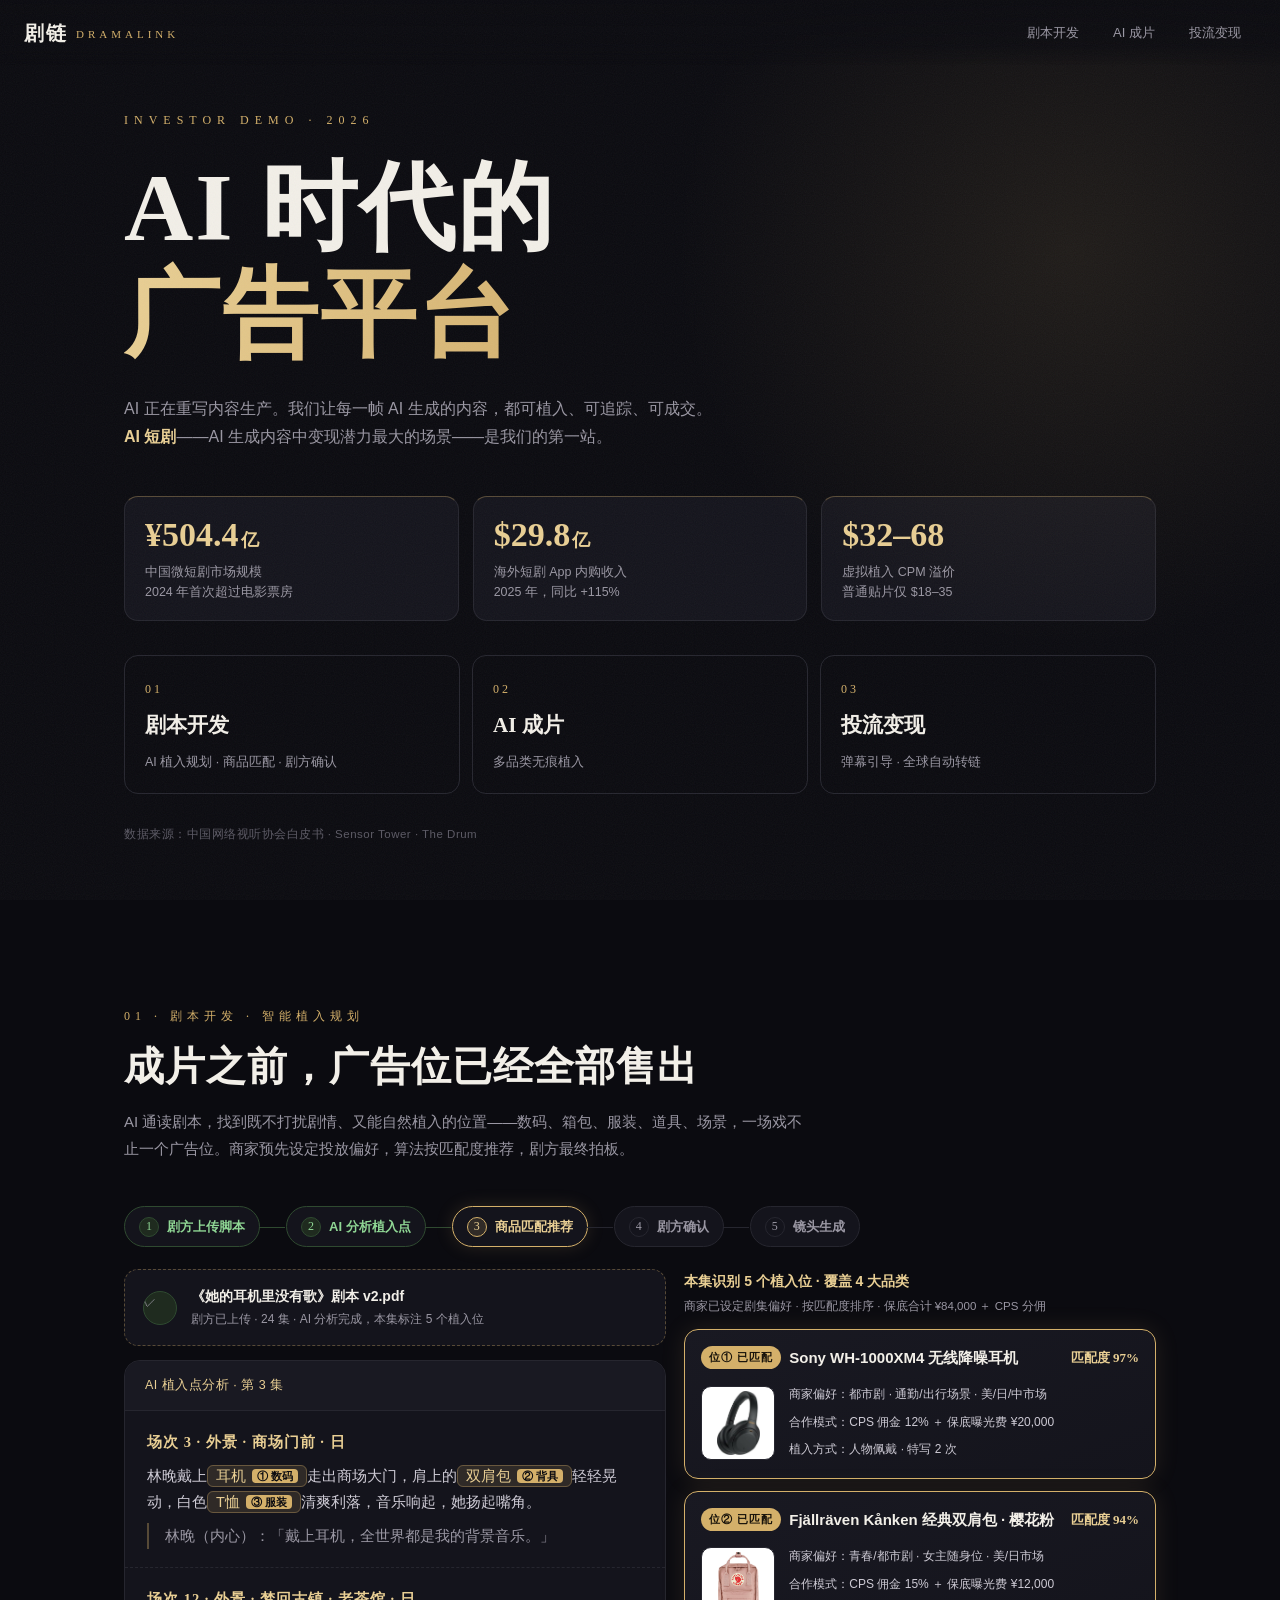
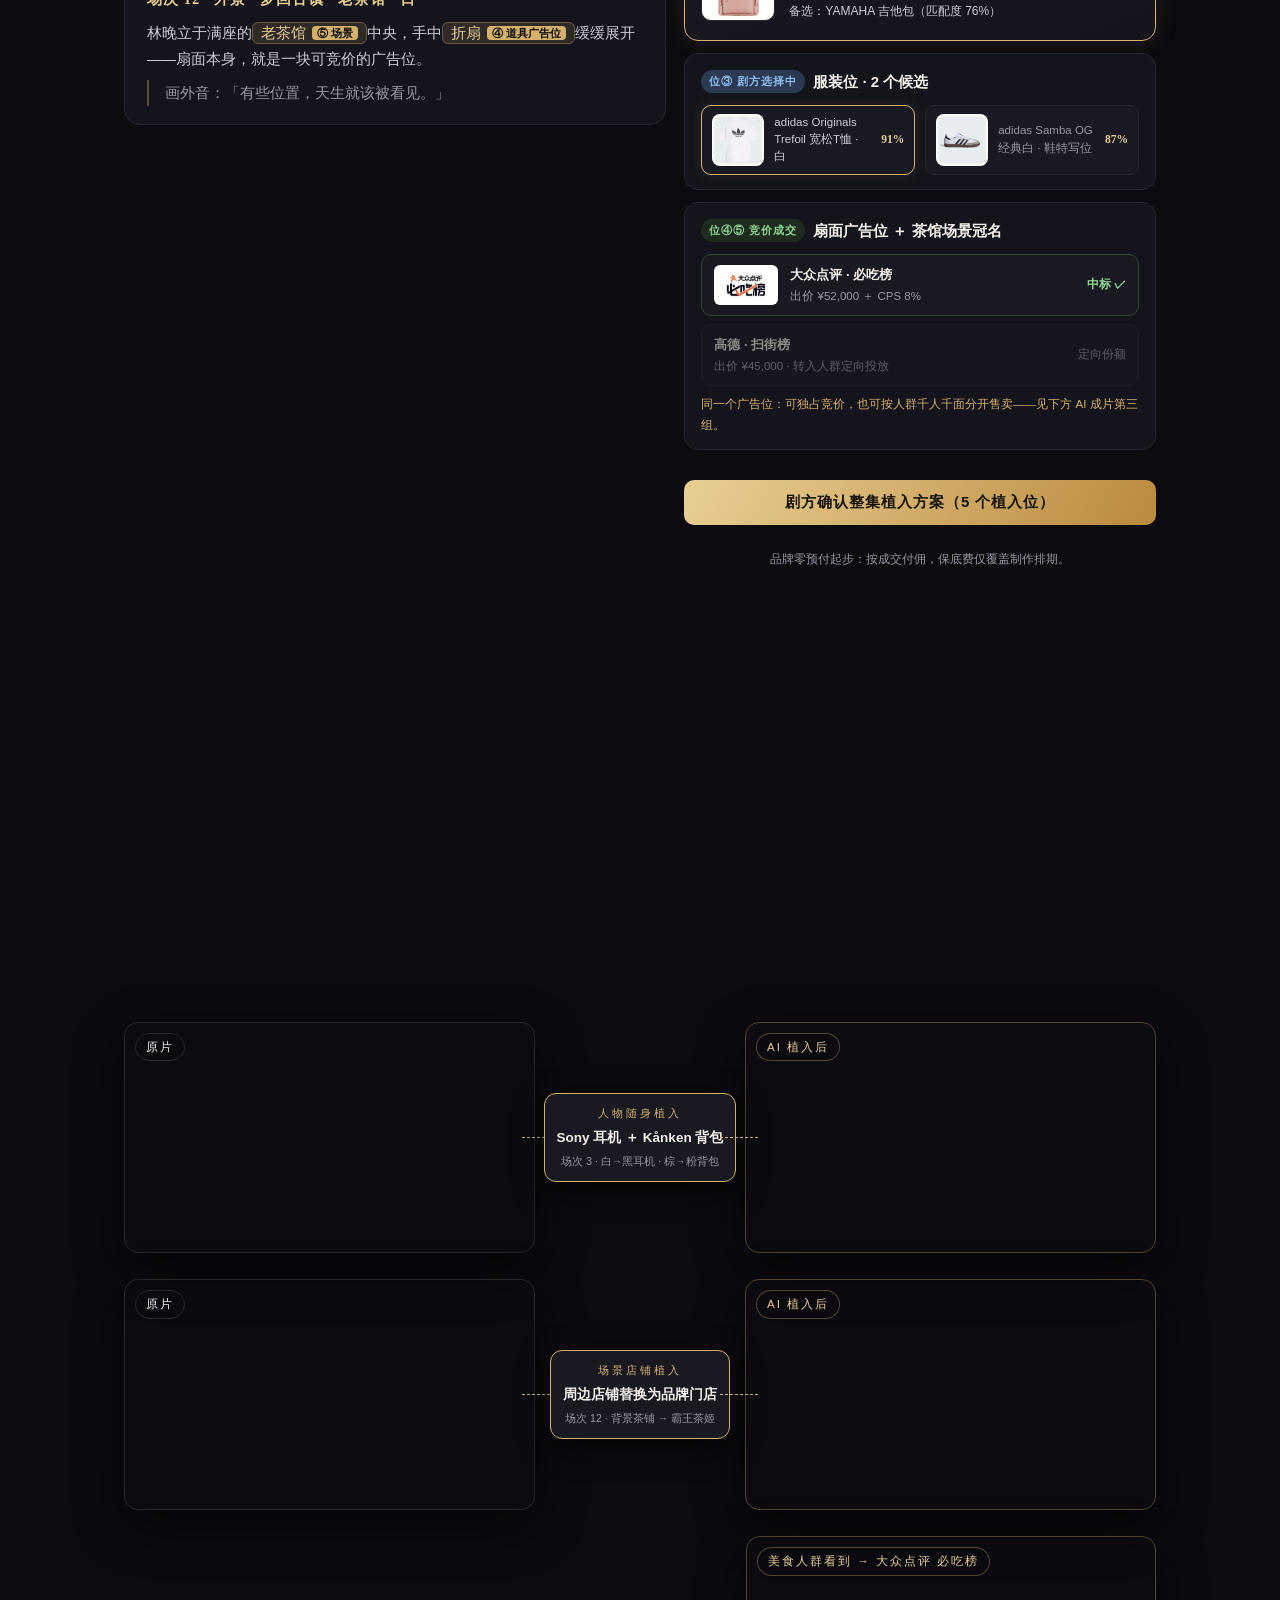
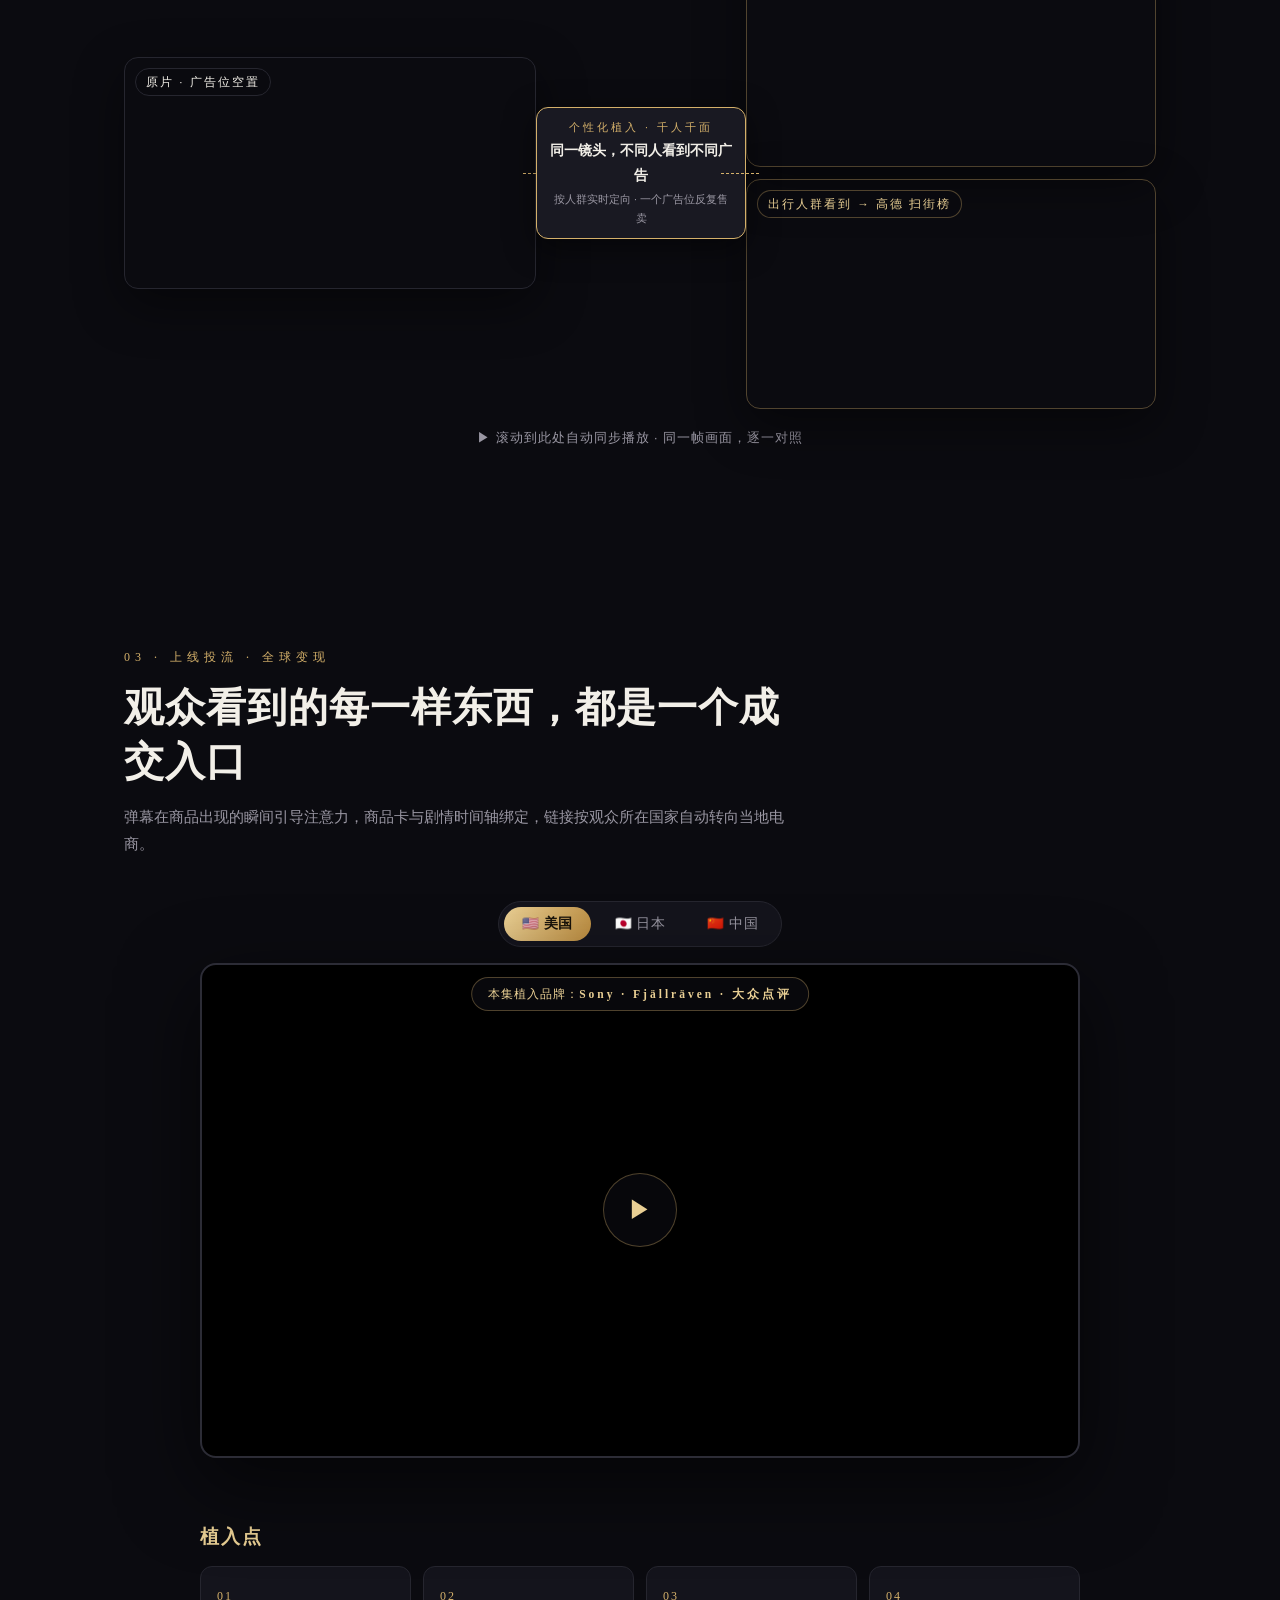
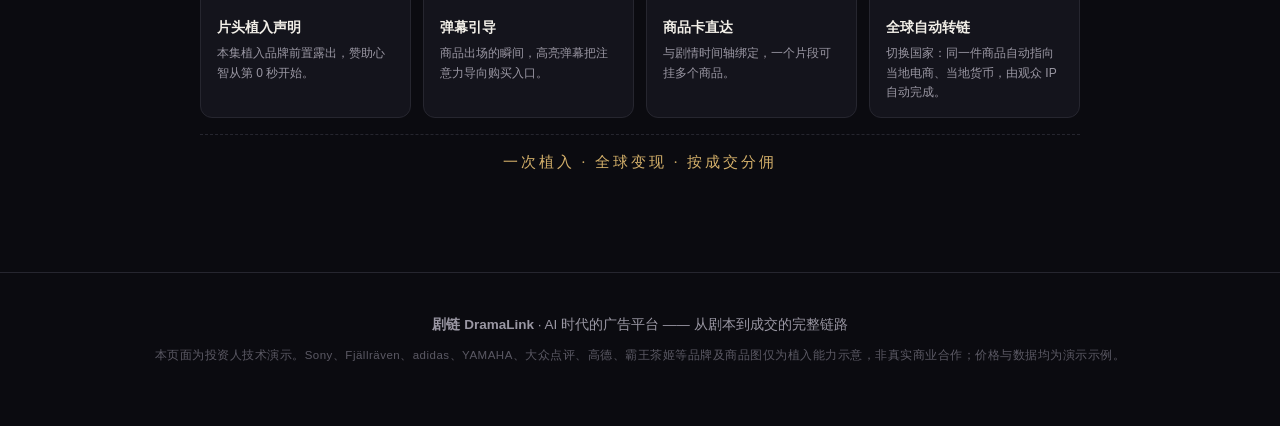
==== commit 83a18fda: "场景植入换新视频(背景茶铺→霸王茶姬门店)；投流变现改版：标题精简、播放器放大、商品卡缩小至左下、投资人看点改为植入点横排移至视频下方" ====
--- a/index.html
+++ b/index.html
@@ -187,9 +187,9 @@
         <figcaption>原片</figcaption>
       </figure>
       <div class="duo-link"><div class="duo-chip">
-        <i>场景氛围植入</i>
-        <b>茶馆全景 · 品牌自然入画</b>
-        <span class="pos">场次 12 · 远景同步替换</span>
+        <i>场景店铺植入</i>
+        <b>周边店铺替换为品牌门店</b>
+        <span class="pos">场次 12 · 背景茶铺 → 霸王茶姬</span>
       </div></div>
       <figure class="duo-cell hl">
         <video src="assets/vc-placed.mp4" muted playsinline preload="metadata" loop></video>
@@ -225,7 +225,7 @@
 <!-- ④ 投流变现 · 全球转链 -->
 <section id="s3" class="sec">
   <header class="sec-head reveal">
-    <i>03 · 上线投流 · 全球转链变现</i>
+    <i>03 · 上线投流 · 全球变现</i>
     <h2>观众看到的每一样东西，都是一个成交入口</h2>
     <p>弹幕在商品出现的瞬间引导注意力，商品卡与剧情时间轴绑定，链接按观众所在国家自动转向当地电商。</p>
   </header>
@@ -262,22 +262,22 @@
       <div class="toast" id="toast"></div>
     </div>
 
-    <aside class="notes">
-      <h3>投资人看点</h3>
-      <ol>
-        <li><b>片头植入声明</b> — 本集植入品牌前置露出，赞助心智从第 0 秒开始。</li>
-        <li><b>弹幕引导</b> — 商品出场的瞬间，高亮弹幕把注意力导向购买入口。</li>
-        <li><b>商品卡直达</b> — 与剧情时间轴绑定，一个片段可挂多个商品。</li>
-        <li><b>全球自动转链</b> — 切换国家试试：同一只耳机，自动指向当地电商、当地货币。真实产品中由观众 IP 自动完成。</li>
-      </ol>
+    <div class="points-wrap">
+      <h3>植入点</h3>
+      <div class="points">
+        <div class="point"><i>01</i><b>片头植入声明</b><span>本集植入品牌前置露出，赞助心智从第 0 秒开始。</span></div>
+        <div class="point"><i>02</i><b>弹幕引导</b><span>商品出场的瞬间，高亮弹幕把注意力导向购买入口。</span></div>
+        <div class="point"><i>03</i><b>商品卡直达</b><span>与剧情时间轴绑定，一个片段可挂多个商品。</span></div>
+        <div class="point"><i>04</i><b>全球自动转链</b><span>切换国家：同一件商品自动指向当地电商、当地货币，由观众 IP 自动完成。</span></div>
+      </div>
       <p class="notes-tail">一次植入 · 全球变现 · 按成交分佣</p>
-    </aside>
+    </div>
   </div>
 </section>
 
 <footer>
   <p><b>剧链 DramaLink</b> · AI 时代的广告平台 —— 从剧本到成交的完整链路</p>
-  <p class="src">本页面为投资人技术演示。Sony、Fjällräven、adidas、YAMAHA、大众点评、高德等品牌及商品图仅为植入能力示意，非真实商业合作；价格与数据均为演示示例。</p>
+  <p class="src">本页面为投资人技术演示。Sony、Fjällräven、adidas、YAMAHA、大众点评、高德、霸王茶姬等品牌及商品图仅为植入能力示意，非真实商业合作；价格与数据均为演示示例。</p>
 </footer>
 
 <script src="js/config.js?v=4"></script>
--- a/css/style.css
+++ b/css/style.css
@@ -208,16 +208,16 @@
 .btn-line:hover{background:rgba(212,176,106,.1);}
 
 /* ————— 投流变现 · 横屏播放器 ————— */
-.stage{display:grid;grid-template-columns:minmax(0,1.5fr) 1fr;gap:34px;align-items:start;justify-content:center;}
+.stage{display:flex;flex-direction:column;align-items:center;gap:30px;}
 .stage-player{display:flex;flex-direction:column;align-items:center;gap:16px;min-width:0;
-  width:100%;max-width:660px;justify-self:center;}
+  width:100%;max-width:880px;}
 .country-switch{display:flex;gap:6px;background:var(--panel);border:1px solid var(--line);
   border-radius:99px;padding:5px;}
 .country-switch button{border:none;background:transparent;color:var(--sub);font-size:13.5px;
   padding:8px 18px;border-radius:99px;cursor:pointer;transition:.25s;font-family:inherit;letter-spacing:.5px;}
 .country-switch button.on{background:linear-gradient(120deg,var(--gold-hi),var(--gold-deep));color:#17120a;font-weight:700;}
 
-.screen{position:relative;width:100%;max-width:660px;aspect-ratio:16/9;border-radius:16px;
+.screen{position:relative;width:100%;max-width:880px;aspect-ratio:16/9;border-radius:16px;
   border:2px solid #2c2c36;background:#000;overflow:hidden;
   box-shadow:0 26px 80px rgba(0,0,0,.6);}
 .screen video{position:absolute;inset:0;width:100%;height:100%;object-fit:cover;}
@@ -236,23 +236,23 @@
   border:1px solid var(--line-gold);border-radius:99px;padding:3px 12px;}
 @keyframes dmfly{to{transform:translateX(calc(-100% - 110vw));}}
 
-.pcard{position:absolute;left:10px;right:10px;bottom:12px;z-index:9;
-  background:rgba(16,16,22,.94);border:1px solid var(--line-gold);border-radius:16px;
-  padding:10px 12px;transform:translateY(130%);transition:transform .55s cubic-bezier(.2,.9,.3,1.05);}
+.pcard{position:absolute;left:12px;bottom:12px;z-index:9;width:min(340px,62%);
+  background:rgba(16,16,22,.94);border:1px solid var(--line-gold);border-radius:13px;
+  padding:8px 10px;transform:translateY(140%);transition:transform .55s cubic-bezier(.2,.9,.3,1.05);}
 .pcard.show{transform:translateY(0);}
-.pcard-tag{font-size:10.5px;color:var(--gold);letter-spacing:.5px;margin-bottom:7px;}
+.pcard-tag{font-size:9.5px;color:var(--gold);letter-spacing:.3px;margin-bottom:6px;}
 .pcard-tag::before{content:"●";margin-right:5px;animation:blink 1.4s infinite;}
 @keyframes blink{50%{opacity:.25;}}
 .pcard-main{display:flex;align-items:center;gap:10px;}
-.pcard-photo{width:54px;height:54px;border-radius:10px;background:#fff;object-fit:contain;
-  border:1px solid var(--line);flex:none;padding:3px;}
-.pcard-more{font-size:10.5px;color:var(--sub);margin-top:7px;padding-top:7px;
+.pcard-photo{width:42px;height:42px;border-radius:9px;background:#fff;object-fit:contain;
+  border:1px solid var(--line);flex:none;padding:2px;}
+.pcard-more{font-size:9.5px;color:var(--sub);margin-top:6px;padding-top:6px;
   border-top:1px dashed var(--line);}
-.pcard-info{flex:1;min-width:0;line-height:1.45;}
-.pcard-info b{display:block;font-size:12.5px;white-space:nowrap;overflow:hidden;text-overflow:ellipsis;}
-.pcard-info span{font-size:10.5px;color:var(--sub);display:block;}
-.pcard-info em{font-family:Didot,Georgia,serif;font-size:15px;color:var(--gold-hi);font-weight:700;}
-.pcard .btn-gold{width:auto;margin:0;padding:9px 14px;font-size:12.5px;border-radius:9px;flex:none;}
+.pcard-info{flex:1;min-width:0;line-height:1.4;}
+.pcard-info b{display:block;font-size:11.5px;white-space:nowrap;overflow:hidden;text-overflow:ellipsis;}
+.pcard-info span{font-size:9.5px;color:var(--sub);display:block;}
+.pcard-info em{font-family:Didot,Georgia,serif;font-size:13.5px;color:var(--gold-hi);font-weight:700;}
+.pcard .btn-gold{width:auto;margin:0;padding:7px 11px;font-size:11.5px;border-radius:8px;flex:none;}
 
 .pplay{position:absolute;inset:0;margin:auto;width:74px;height:74px;border-radius:50%;z-index:11;
   border:1px solid var(--line-gold);background:rgba(11,11,16,.72);color:var(--gold-hi);
@@ -265,13 +265,15 @@
   opacity:0;transition:.4s;letter-spacing:.5px;}
 .toast.show{opacity:1;}
 
-.notes{background:var(--panel);border:1px solid var(--line);border-radius:16px;
-  padding:24px 26px;max-width:420px;position:sticky;top:90px;}
-.notes h3{font-family:"Songti SC","Noto Serif SC",serif;font-size:19px;margin-bottom:14px;
-  color:var(--gold-hi);letter-spacing:1px;}
-.notes ol{padding-left:20px;}
-.notes li{font-size:13.5px;color:#cdcad4;margin-bottom:12px;}
-.notes li b{color:var(--ink);}
+/* 植入点：视频下方从左到右 */
+.points-wrap{width:100%;max-width:880px;}
+.points-wrap h3{font-family:"Songti SC","Noto Serif SC",serif;font-size:19px;margin-bottom:12px;
+  color:var(--gold-hi);letter-spacing:2px;}
+.points{display:grid;grid-template-columns:repeat(4,1fr);gap:12px;}
+.point{background:var(--panel);border:1px solid var(--line);border-radius:12px;padding:14px 16px;}
+.point i{font-family:Didot,Georgia,serif;font-style:normal;font-size:12px;color:var(--gold);letter-spacing:2px;}
+.point b{display:block;font-size:14px;margin:5px 0 4px;}
+.point span{font-size:12px;color:var(--sub);line-height:1.65;display:block;}
 .notes-tail{margin-top:16px;padding-top:14px;border-top:1px dashed var(--line);
   font-family:"Songti SC","Noto Serif SC",serif;font-size:15px;color:var(--gold);
   letter-spacing:3px;text-align:center;}
@@ -292,10 +294,13 @@
   .nav{padding:12px 16px;}
 }
 @media (max-width:900px){
-  .stage{grid-template-columns:1fr;justify-items:center;}
-  .notes{position:static;max-width:min(660px,100%);}
   .wb{grid-template-columns:1fr;}
+  .points{grid-template-columns:repeat(2,1fr);}
   .nav-steps a{padding:6px 10px;font-size:12px;}
+}
+@media (max-width:540px){
+  .points{grid-template-columns:1fr;}
+  .pcard{width:min(320px,78%);}
 }
 @media (max-width:760px){
   .duo-row{flex-direction:column;gap:12px;}
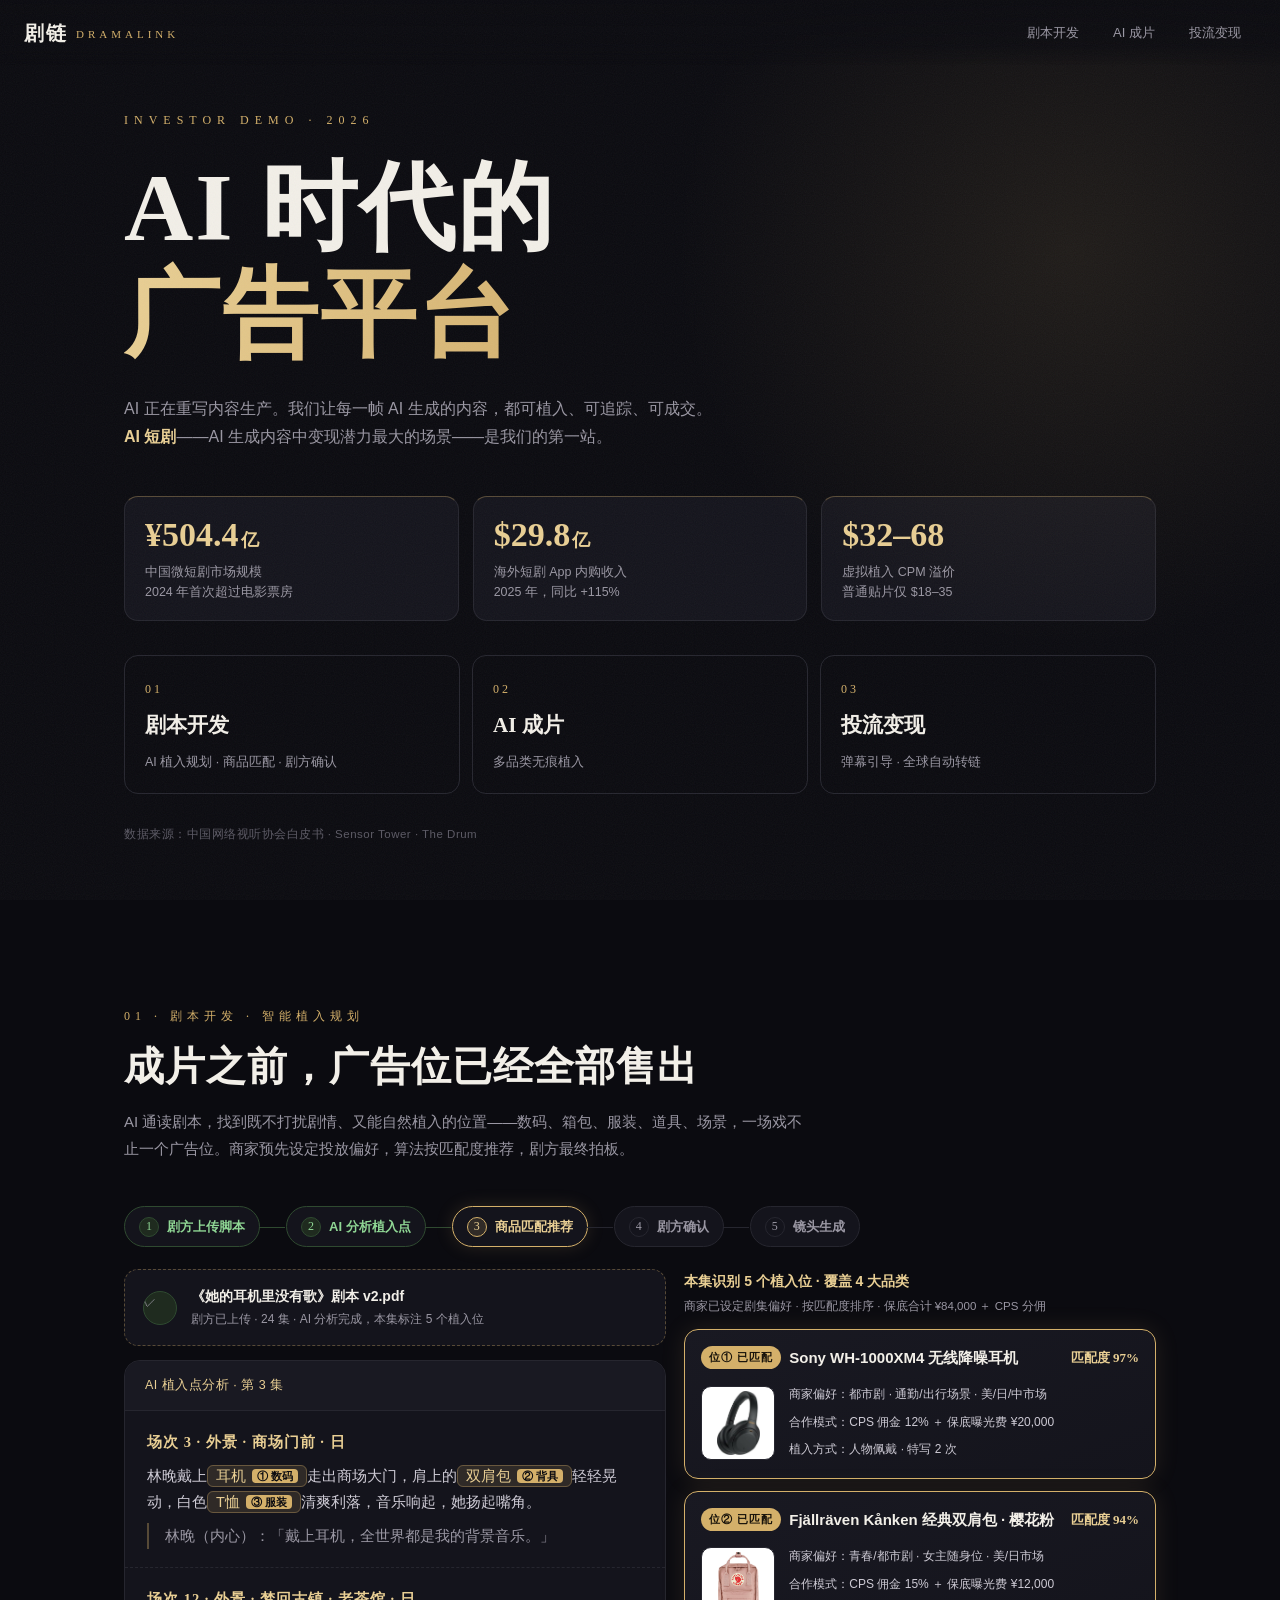
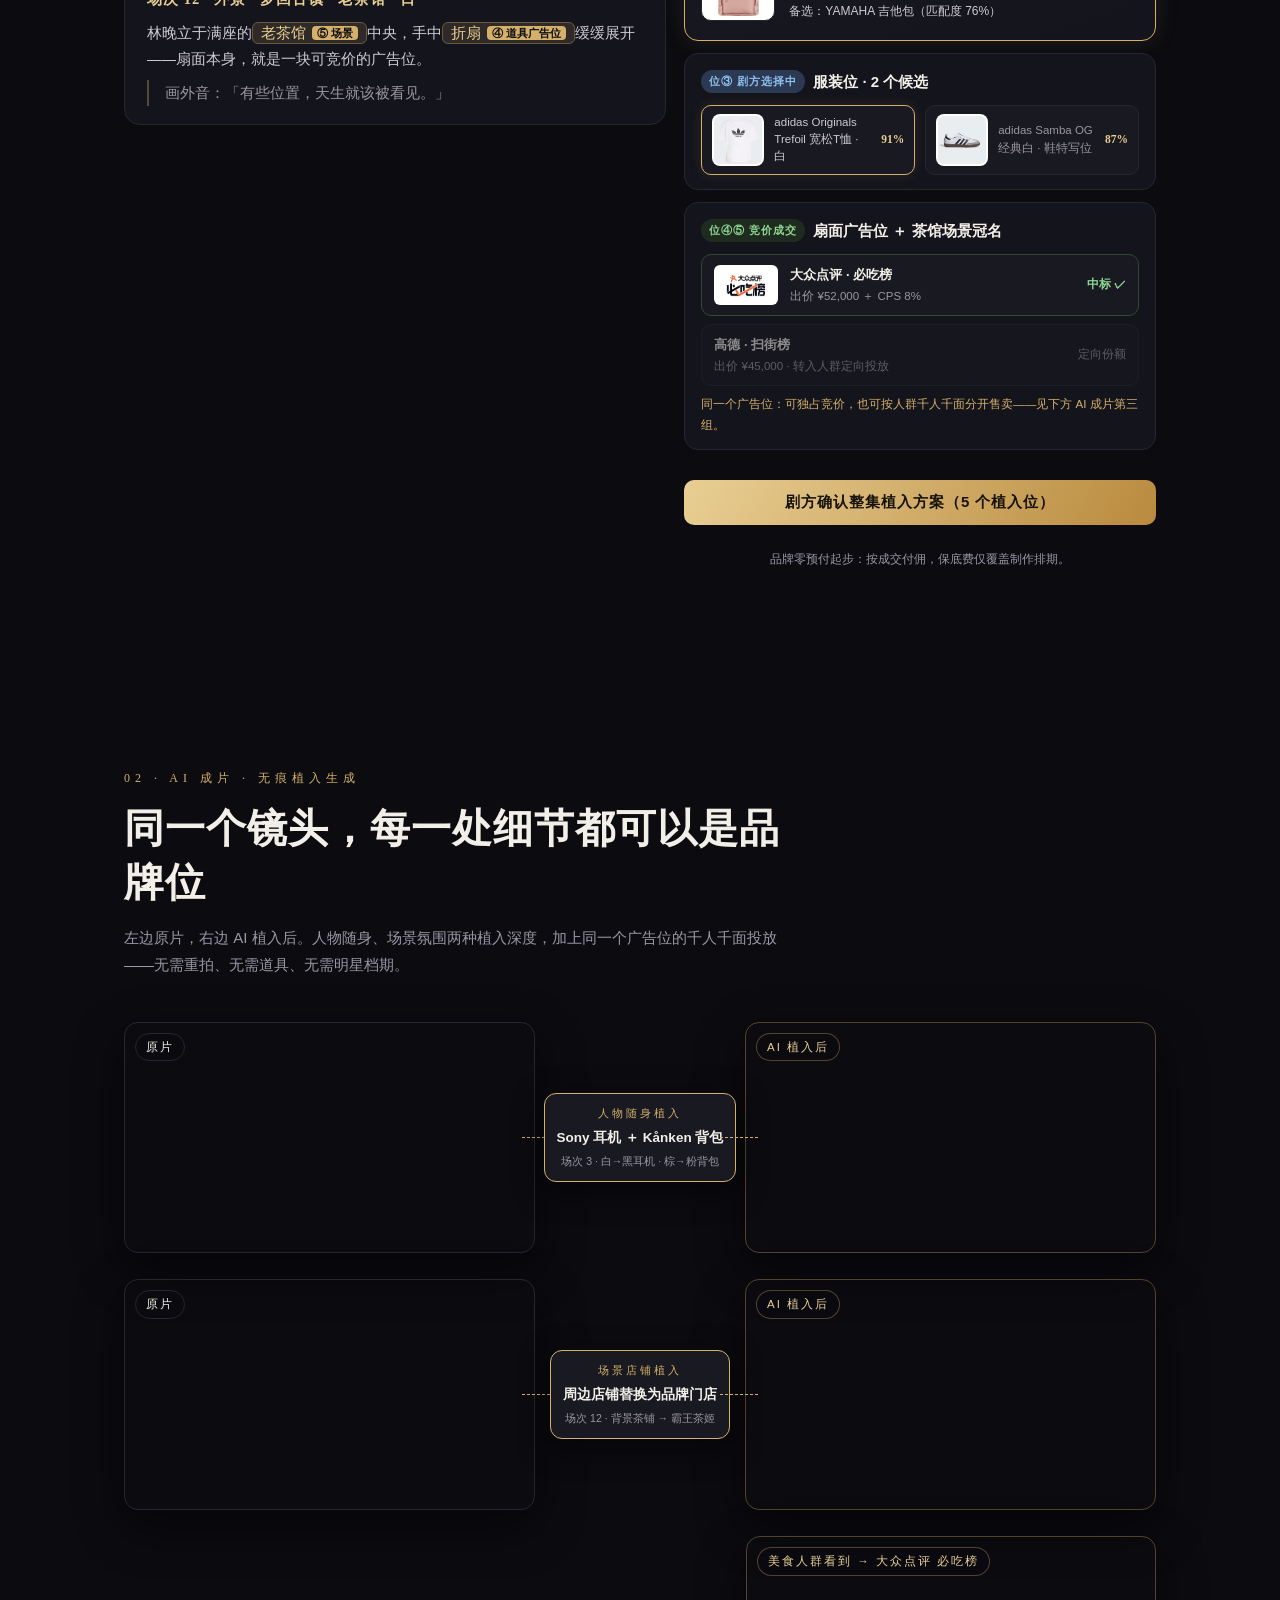
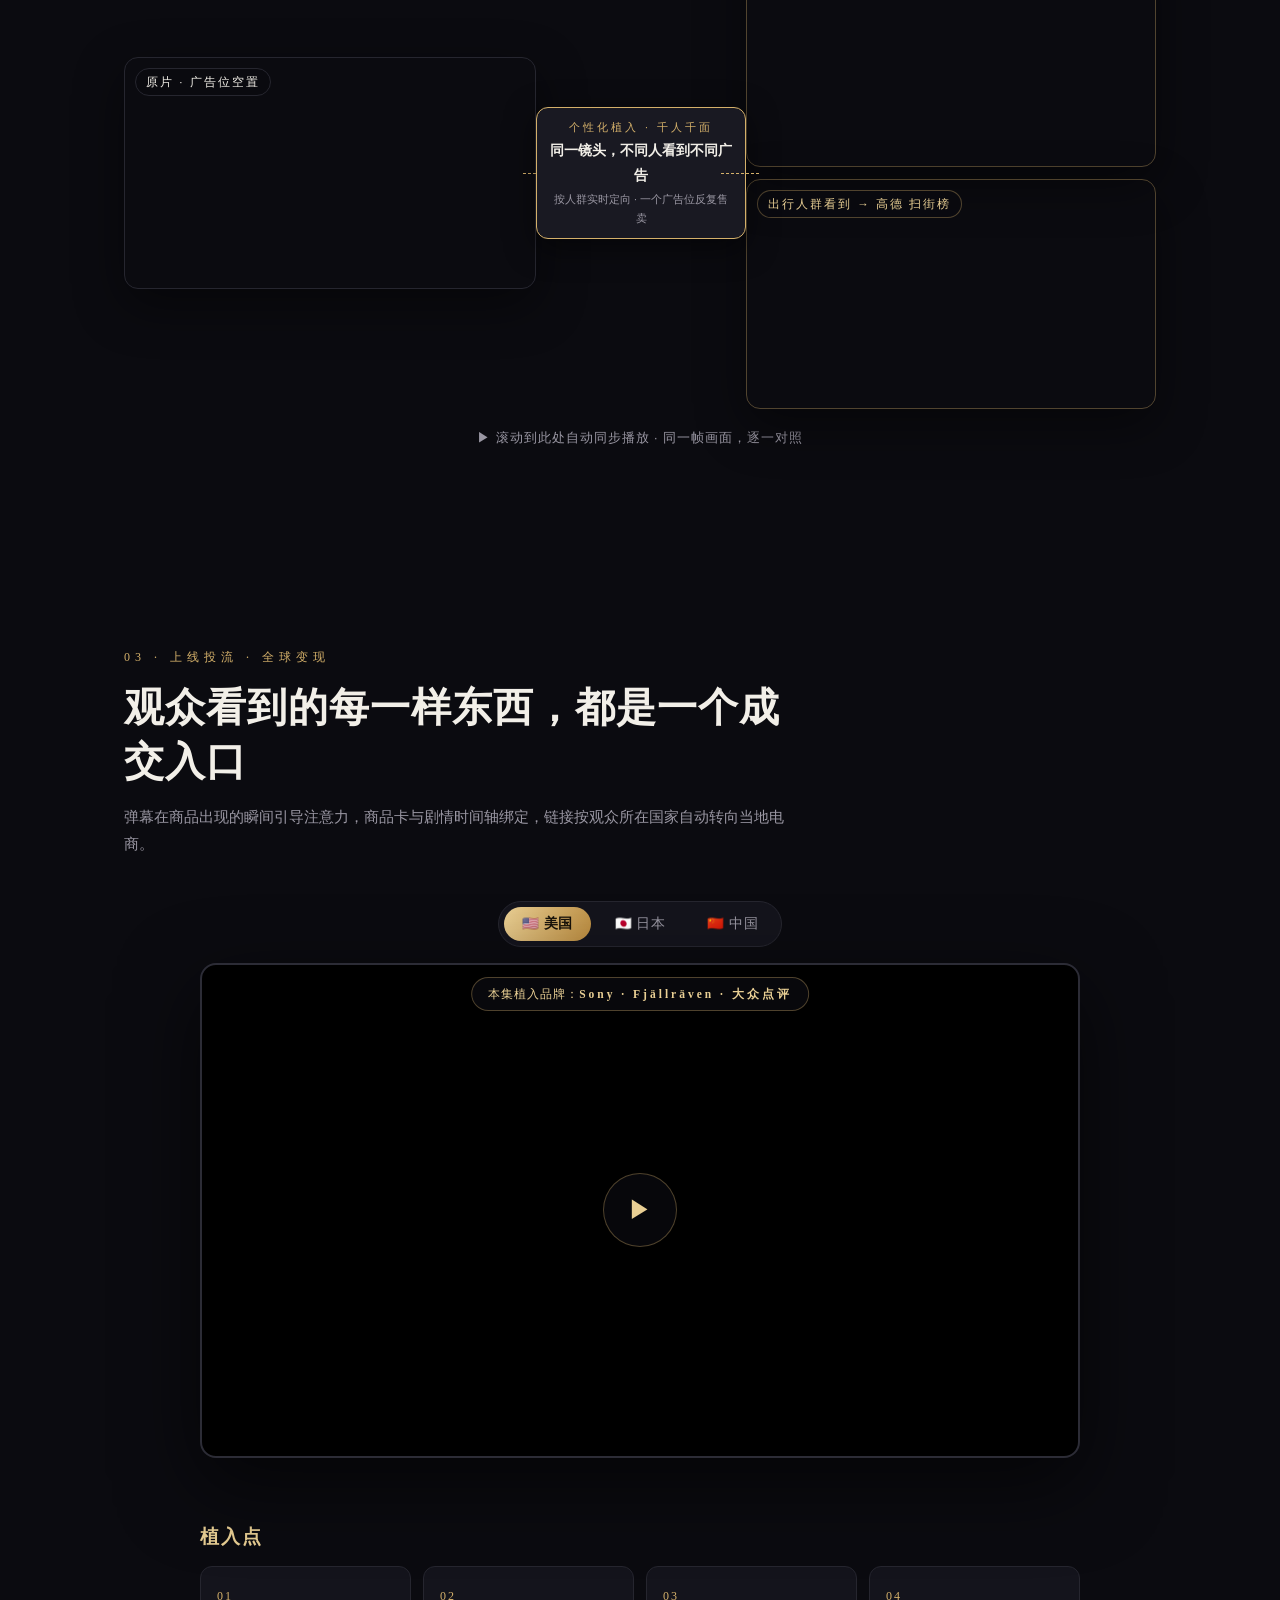
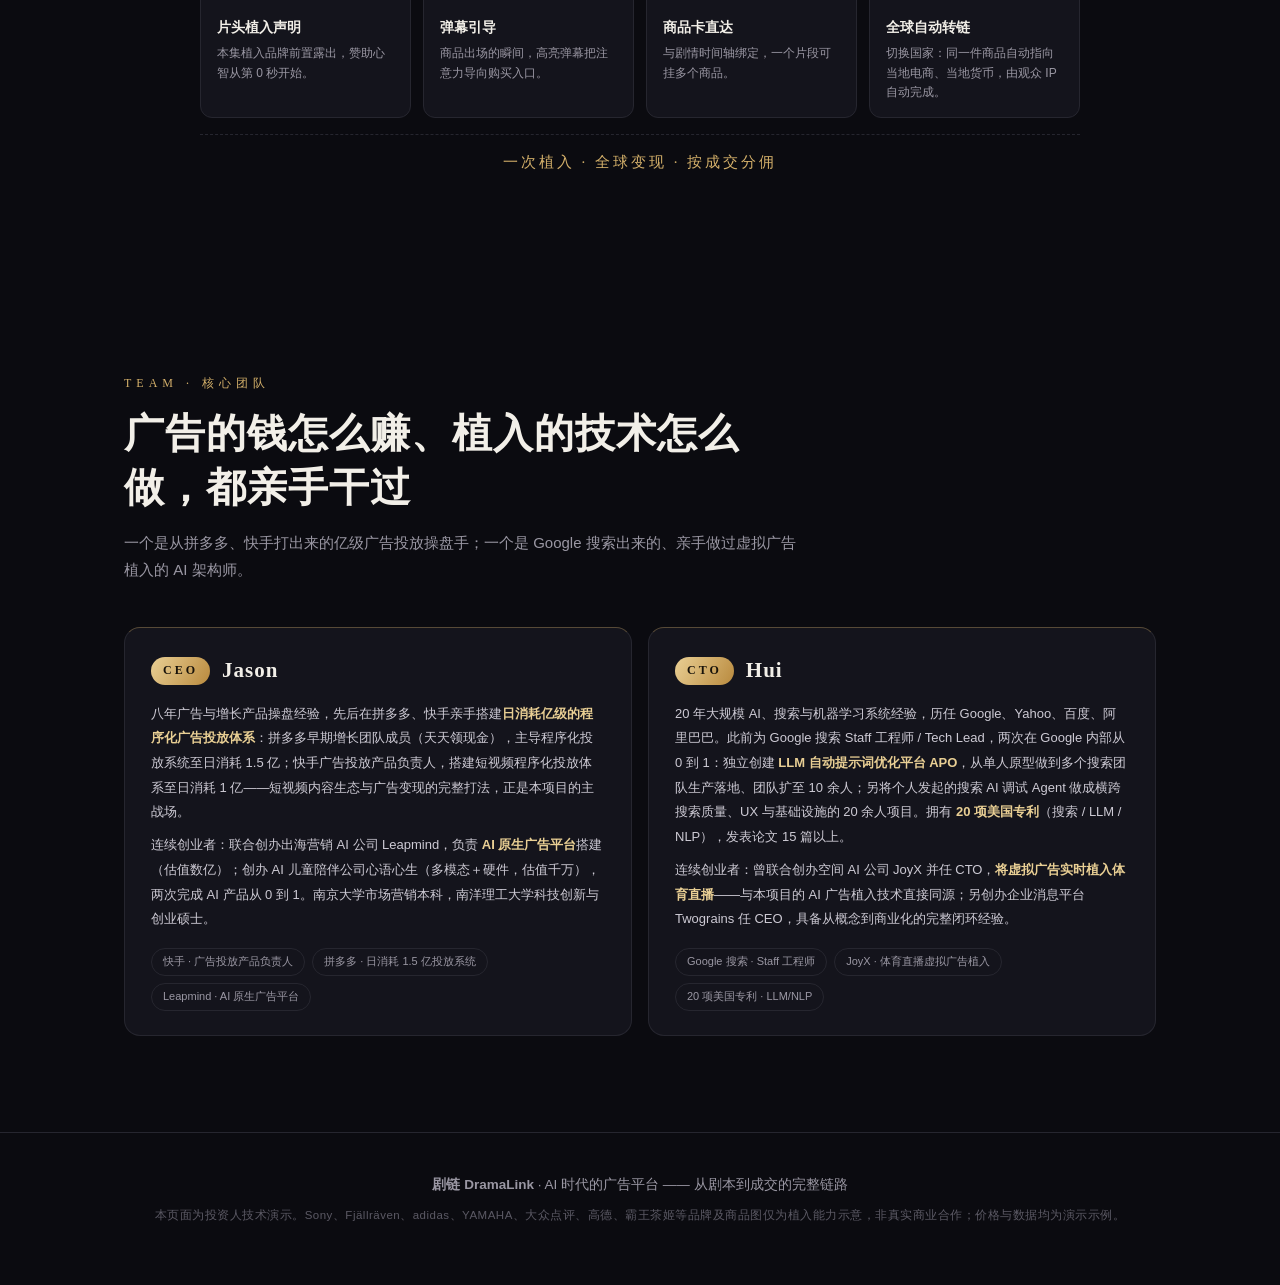
==== commit 40cc5860: "新增核心团队区块：CEO(拼多多/快手亿级投放+Leapmind) 与 CTO(Google搜索Staff+JoyX虚拟植入) 双卡片" ====
--- a/index.html
+++ b/index.html
@@ -275,6 +275,39 @@
   </div>
 </section>
 
+<!-- ⑤ 核心团队 -->
+<section id="s4" class="sec">
+  <header class="sec-head reveal">
+    <i>TEAM · 核心团队</i>
+    <h2>广告的钱怎么赚、植入的技术怎么做，都亲手干过</h2>
+    <p>一个是从拼多多、快手打出来的亿级广告投放操盘手；一个是 Google 搜索出来的、亲手做过虚拟广告植入的 AI 架构师。</p>
+  </header>
+
+  <div class="team reveal d1">
+    <div class="tcard">
+      <div class="tcard-head"><span class="trole">CEO</span><b>Jason</b></div>
+      <p>八年广告与增长产品操盘经验，先后在拼多多、快手亲手搭建<strong>日消耗亿级的程序化广告投放体系</strong>：拼多多早期增长团队成员（天天领现金），主导程序化投放系统至日消耗 1.5 亿；快手广告投放产品负责人，搭建短视频程序化投放体系至日消耗 1 亿——短视频内容生态与广告变现的完整打法，正是本项目的主战场。</p>
+      <p>连续创业者：联合创办出海营销 AI 公司 Leapmind，负责 <strong>AI 原生广告平台</strong>搭建（估值数亿）；创办 AI 儿童陪伴公司心语心生（多模态＋硬件，估值千万），两次完成 AI 产品从 0 到 1。南京大学市场营销本科，南洋理工大学科技创新与创业硕士。</p>
+      <ul class="ttags">
+        <li>快手 · 广告投放产品负责人</li>
+        <li>拼多多 · 日消耗 1.5 亿投放系统</li>
+        <li>Leapmind · AI 原生广告平台</li>
+      </ul>
+    </div>
+
+    <div class="tcard">
+      <div class="tcard-head"><span class="trole">CTO</span><b>Hui</b></div>
+      <p>20 年大规模 AI、搜索与机器学习系统经验，历任 Google、Yahoo、百度、阿里巴巴。此前为 Google 搜索 Staff 工程师 / Tech Lead，两次在 Google 内部从 0 到 1：独立创建 <strong>LLM 自动提示词优化平台 APO</strong>，从单人原型做到多个搜索团队生产落地、团队扩至 10 余人；另将个人发起的搜索 AI 调试 Agent 做成横跨搜索质量、UX 与基础设施的 20 余人项目。拥有 <strong>20 项美国专利</strong>（搜索 / LLM / NLP），发表论文 15 篇以上。</p>
+      <p>连续创业者：曾联合创办空间 AI 公司 JoyX 并任 CTO，<strong>将虚拟广告实时植入体育直播</strong>——与本项目的 AI 广告植入技术直接同源；另创办企业消息平台 Twograins 任 CEO，具备从概念到商业化的完整闭环经验。</p>
+      <ul class="ttags">
+        <li>Google 搜索 · Staff 工程师</li>
+        <li>JoyX · 体育直播虚拟广告植入</li>
+        <li>20 项美国专利 · LLM/NLP</li>
+      </ul>
+    </div>
+  </div>
+</section>
+
 <footer>
   <p><b>剧链 DramaLink</b> · AI 时代的广告平台 —— 从剧本到成交的完整链路</p>
   <p class="src">本页面为投资人技术演示。Sony、Fjällräven、adidas、YAMAHA、大众点评、高德、霸王茶姬等品牌及商品图仅为植入能力示意，非真实商业合作；价格与数据均为演示示例。</p>
--- a/css/style.css
+++ b/css/style.css
@@ -278,6 +278,21 @@
   font-family:"Songti SC","Noto Serif SC",serif;font-size:15px;color:var(--gold);
   letter-spacing:3px;text-align:center;}
 
+/* ————— 核心团队 ————— */
+.team{display:grid;grid-template-columns:1fr 1fr;gap:16px;align-items:stretch;}
+.tcard{background:var(--panel);border:1px solid var(--line);border-top:1px solid var(--line-gold);
+  border-radius:16px;padding:24px 26px;display:flex;flex-direction:column;}
+.tcard-head{display:flex;align-items:center;gap:12px;margin-bottom:4px;}
+.trole{font-family:Didot,Georgia,serif;font-size:12px;font-weight:700;letter-spacing:3px;
+  background:linear-gradient(120deg,var(--gold-hi),var(--gold-deep));color:#17120a;
+  padding:3px 12px;border-radius:99px;}
+.tcard-head b{font-family:"Songti SC","Noto Serif SC",serif;font-size:21px;letter-spacing:1px;}
+.tcard p{font-size:13px;color:#cdcad4;margin:8px 0 0;line-height:1.9;}
+.tcard p strong{color:var(--gold-hi);font-weight:600;}
+.ttags{list-style:none;display:flex;flex-wrap:wrap;gap:7px;margin-top:auto;padding-top:16px;}
+.ttags li{font-size:11px;color:var(--sub);border:1px solid var(--line);border-radius:99px;
+  padding:3px 11px;white-space:nowrap;}
+
 footer{border-top:1px solid var(--line);padding:40px 24px 60px;text-align:center;}
 footer p{font-size:13.5px;color:var(--sub);}
 footer .src{font-size:11.5px;color:#5b5964;margin-top:8px;}
@@ -296,6 +311,7 @@
 @media (max-width:900px){
   .wb{grid-template-columns:1fr;}
   .points{grid-template-columns:repeat(2,1fr);}
+  .team{grid-template-columns:1fr;}
   .nav-steps a{padding:6px 10px;font-size:12px;}
 }
 @media (max-width:540px){
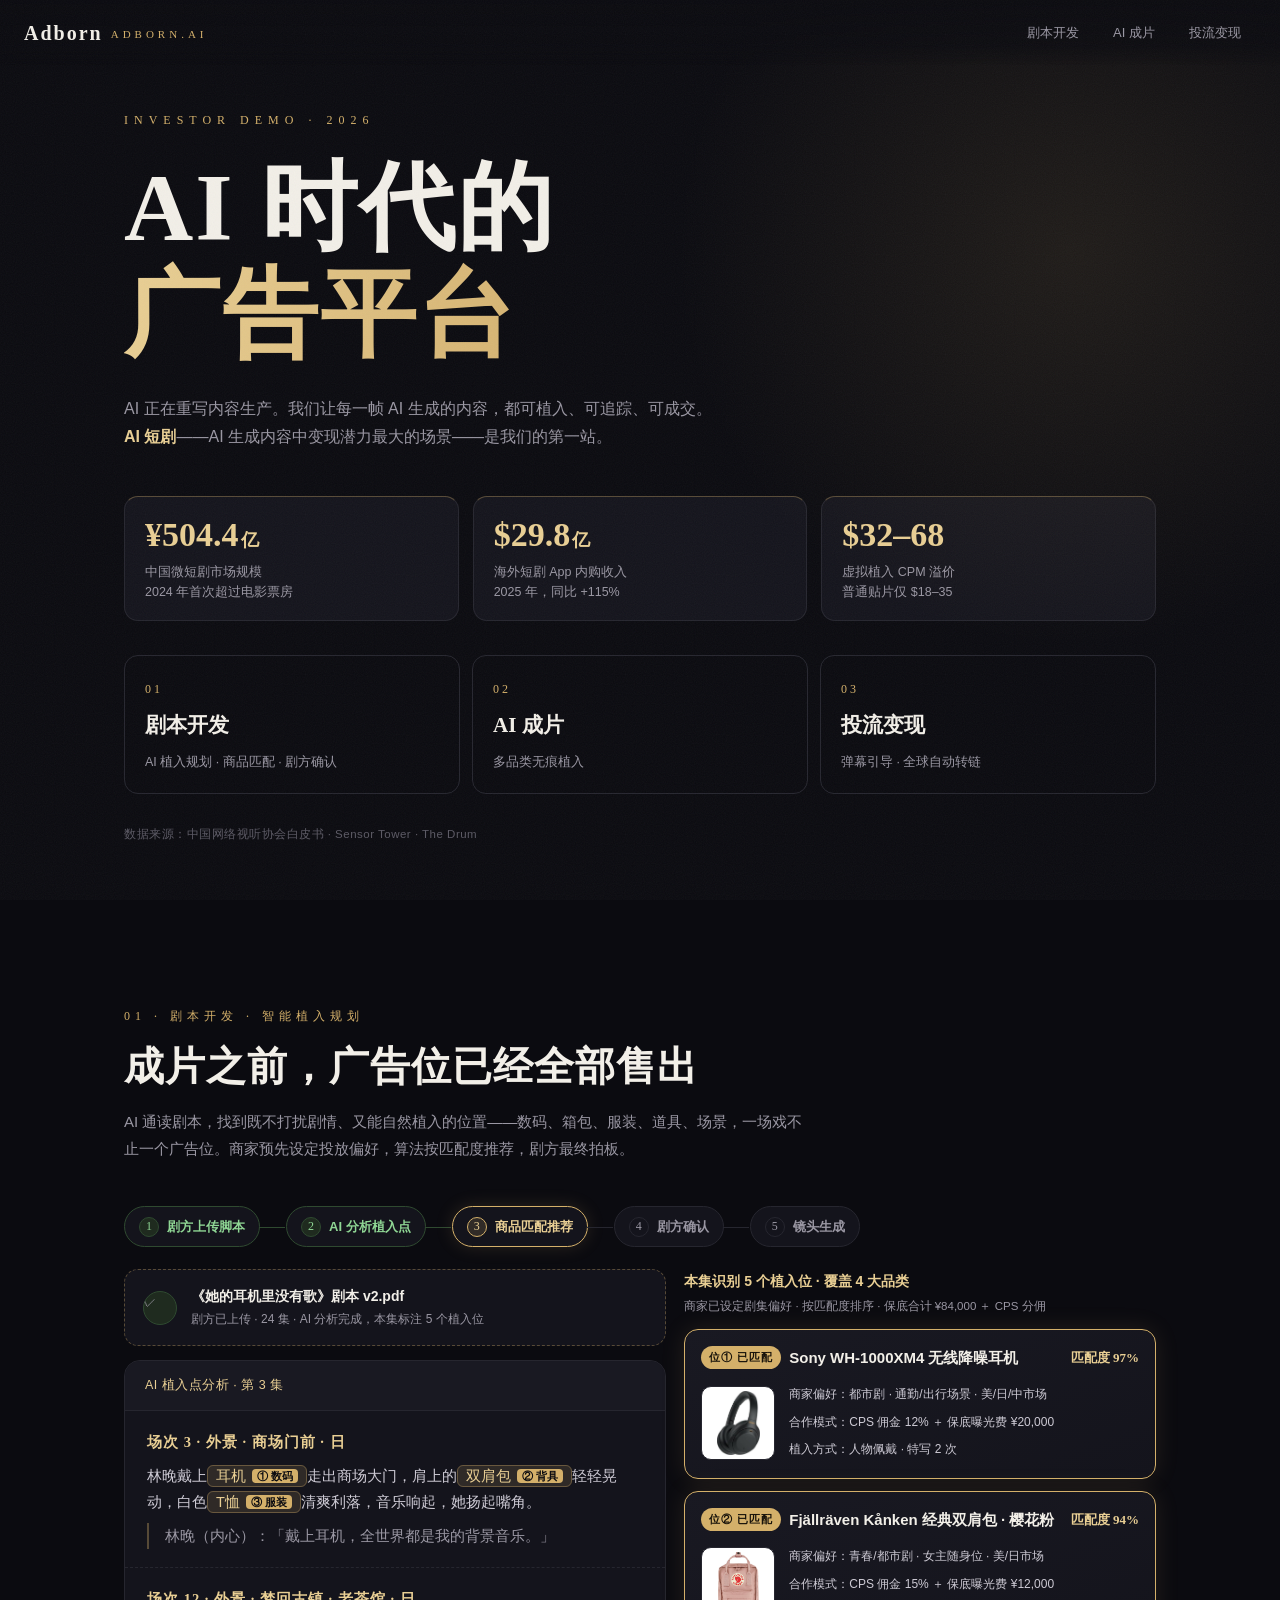
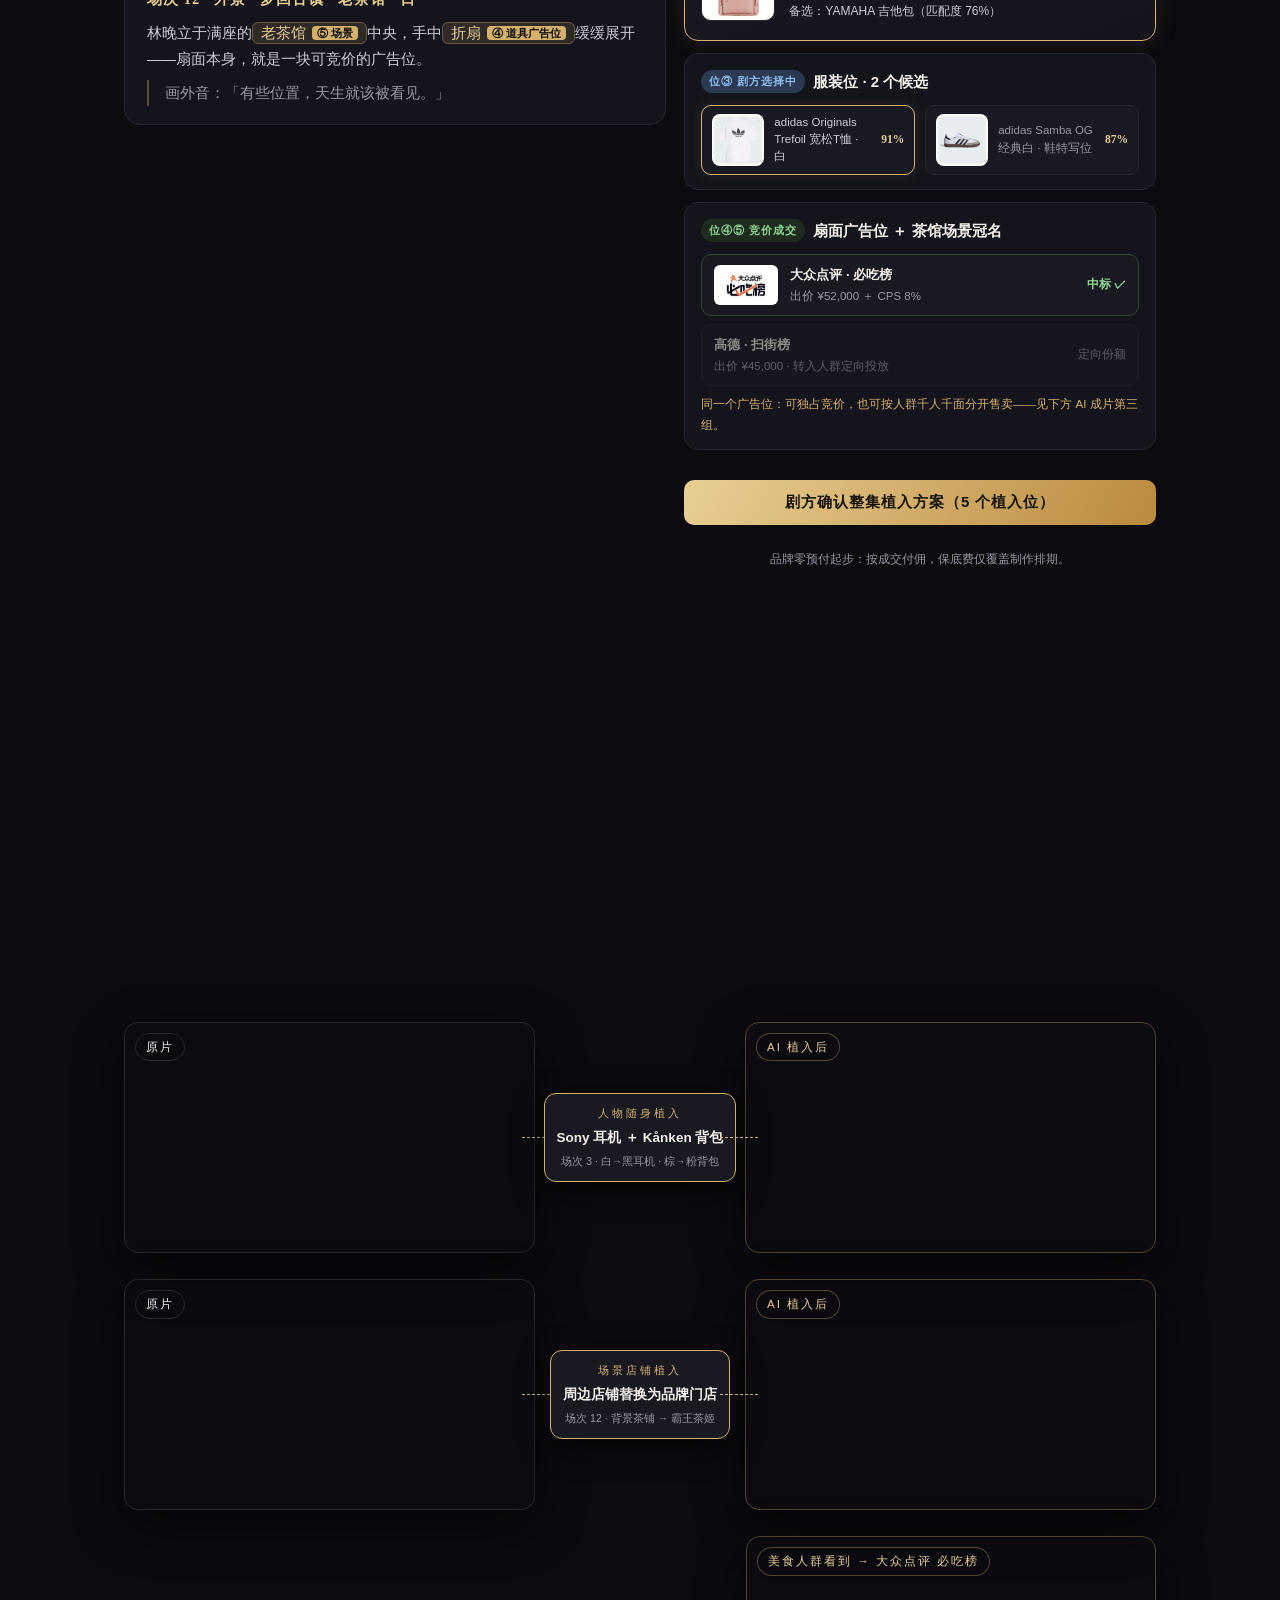
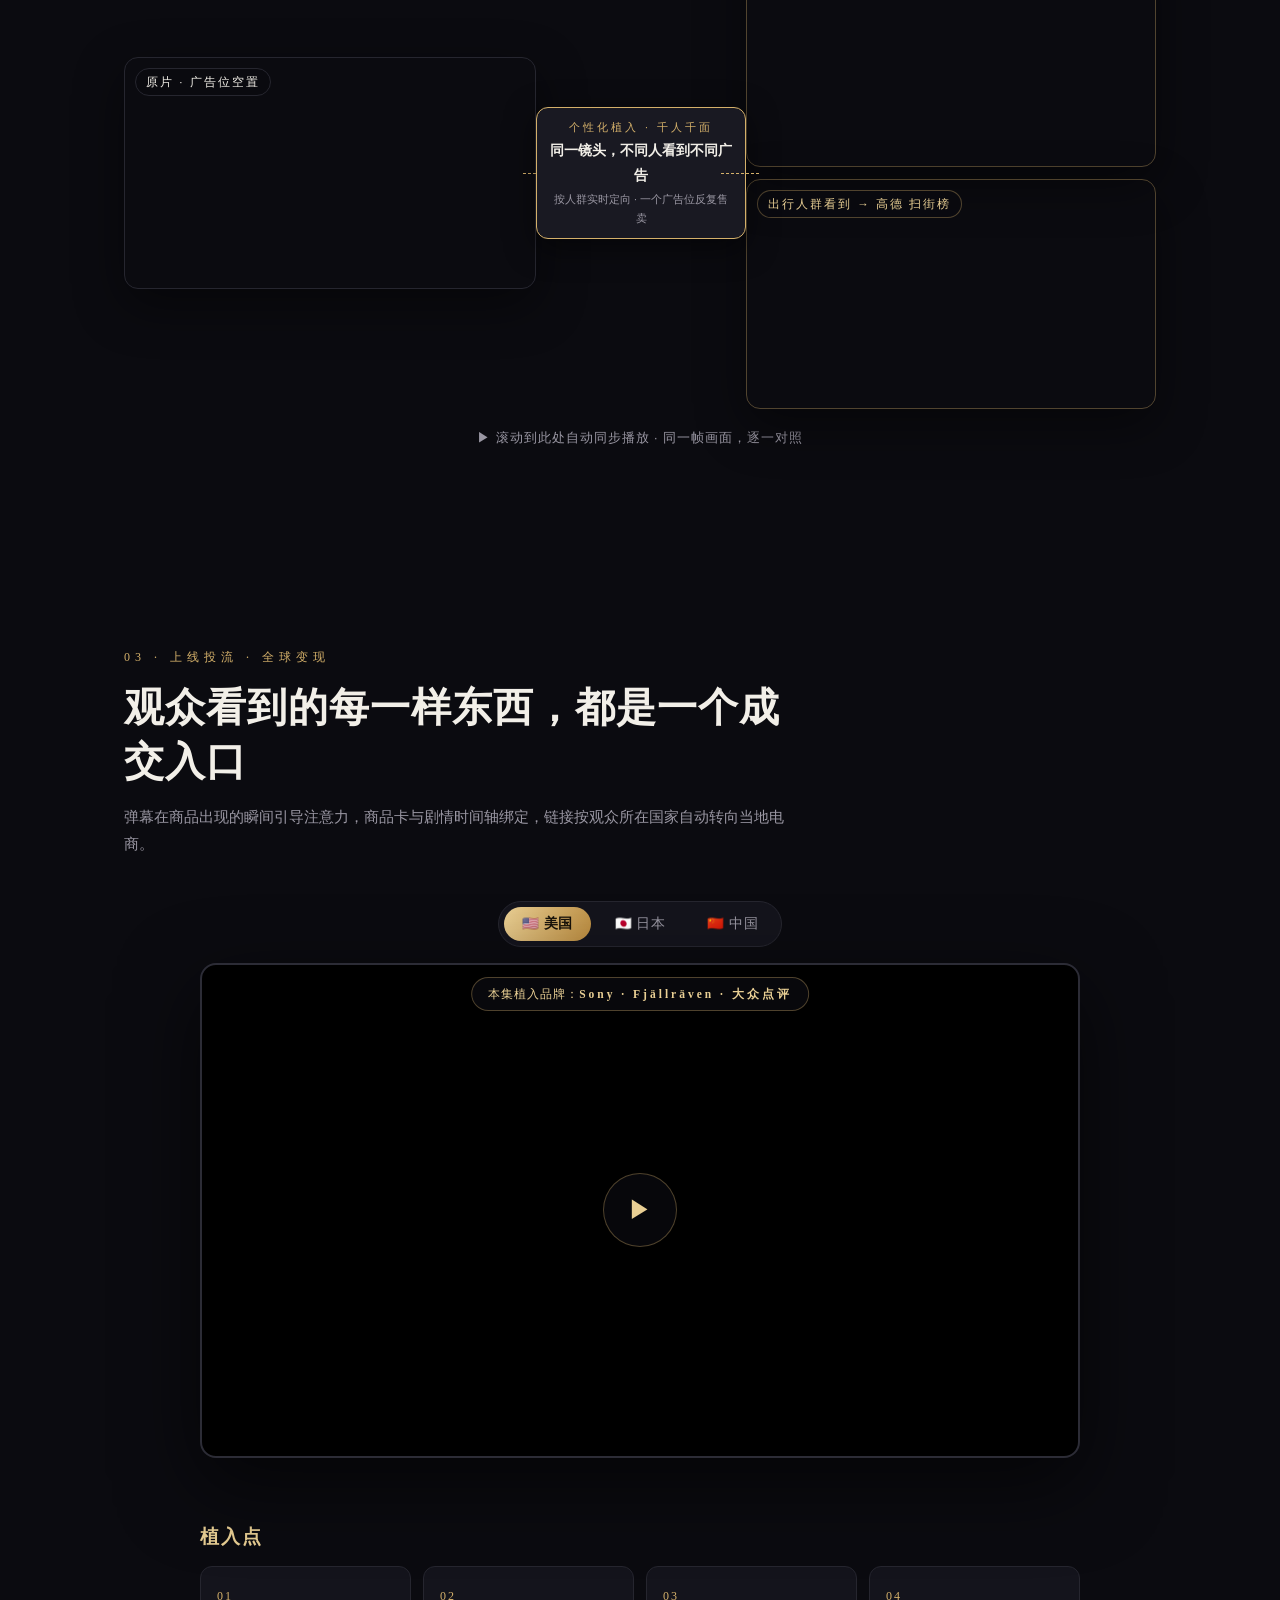
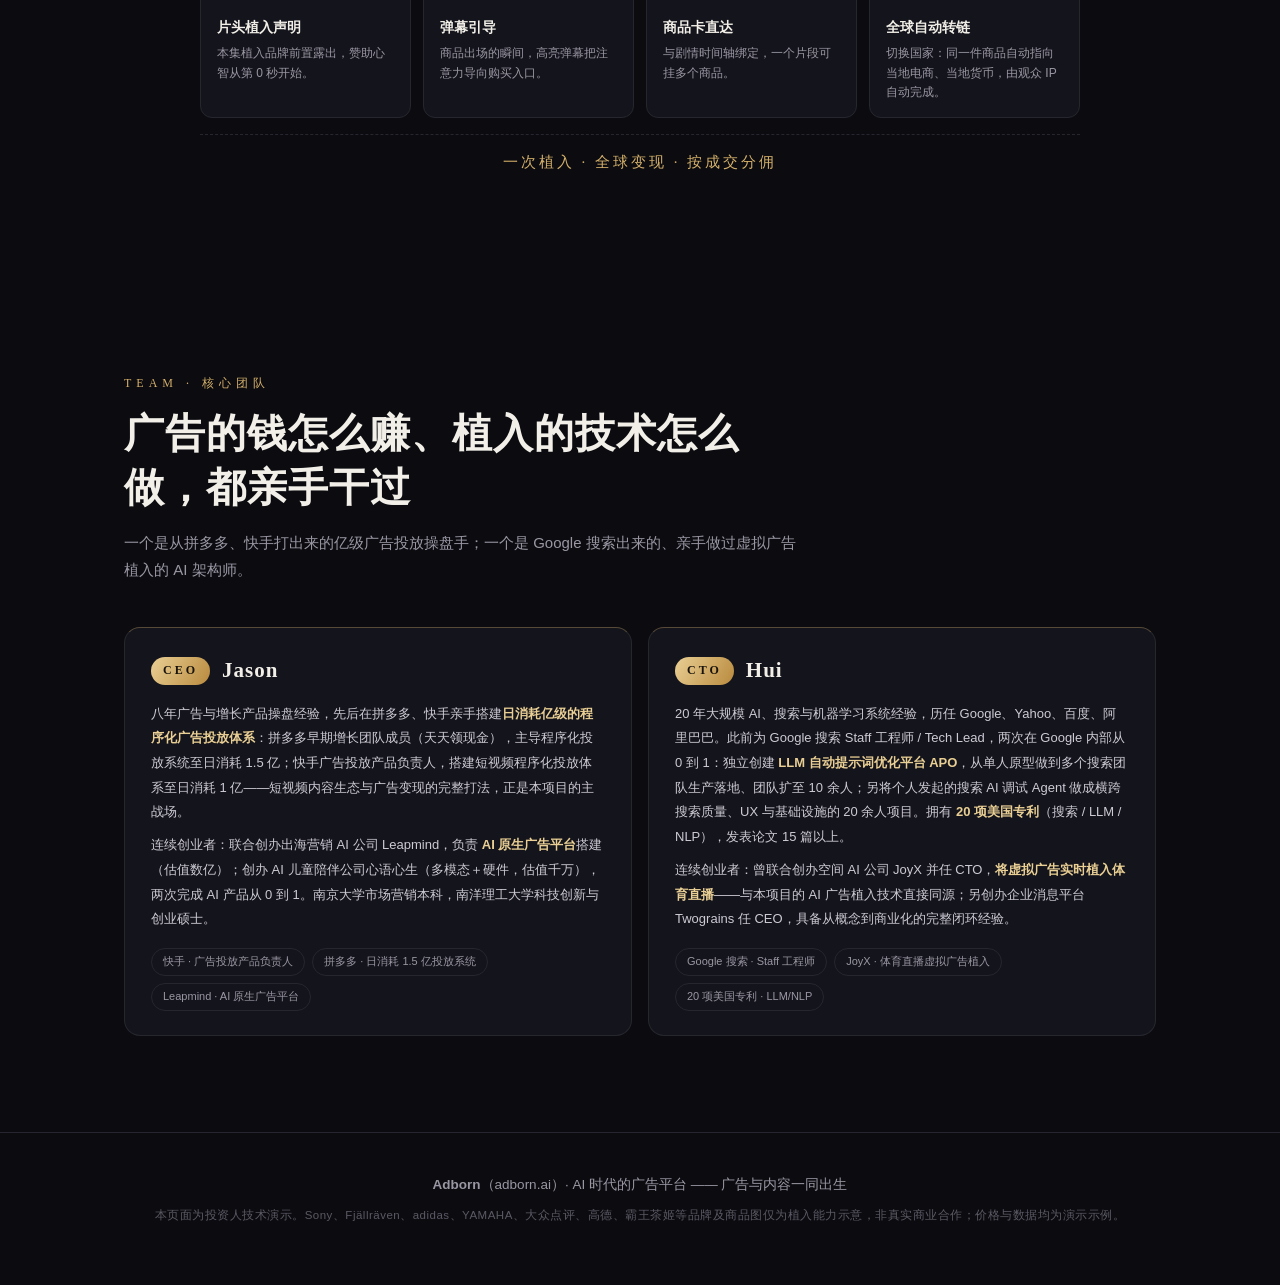
==== commit 34387807: "品牌全局更名：剧链DramaLink → Adborn（adborn.ai已购），主页/两个插件页/README同步替换" ====
--- a/index.html
+++ b/index.html
@@ -3,7 +3,7 @@
 <head>
 <meta charset="UTF-8">
 <meta name="viewport" content="width=device-width, initial-scale=1.0, viewport-fit=cover">
-<title>剧链 DramaLink · AI 时代的广告平台</title>
+<title>Adborn · AI 时代的广告平台</title>
 <meta name="description" content="让每一帧 AI 生成内容都可植入、可追踪、可成交。AI 短剧是我们的第一站。">
 <link rel="stylesheet" href="css/style.css?v=4">
 </head>
@@ -11,7 +11,7 @@
 <div class="grain" aria-hidden="true"></div>
 
 <header class="nav">
-  <div class="nav-brand">剧链<span>DRAMALINK</span></div>
+  <div class="nav-brand">Adborn<span>ADBORN.AI</span></div>
   <nav class="nav-steps">
     <a href="#s1">剧本开发</a>
     <a href="#s2">AI 成片</a>
@@ -309,7 +309,7 @@
 </section>
 
 <footer>
-  <p><b>剧链 DramaLink</b> · AI 时代的广告平台 —— 从剧本到成交的完整链路</p>
+  <p><b>Adborn</b>（adborn.ai）· AI 时代的广告平台 —— 广告与内容一同出生</p>
   <p class="src">本页面为投资人技术演示。Sony、Fjällräven、adidas、YAMAHA、大众点评、高德、霸王茶姬等品牌及商品图仅为植入能力示意，非真实商业合作；价格与数据均为演示示例。</p>
 </footer>
 
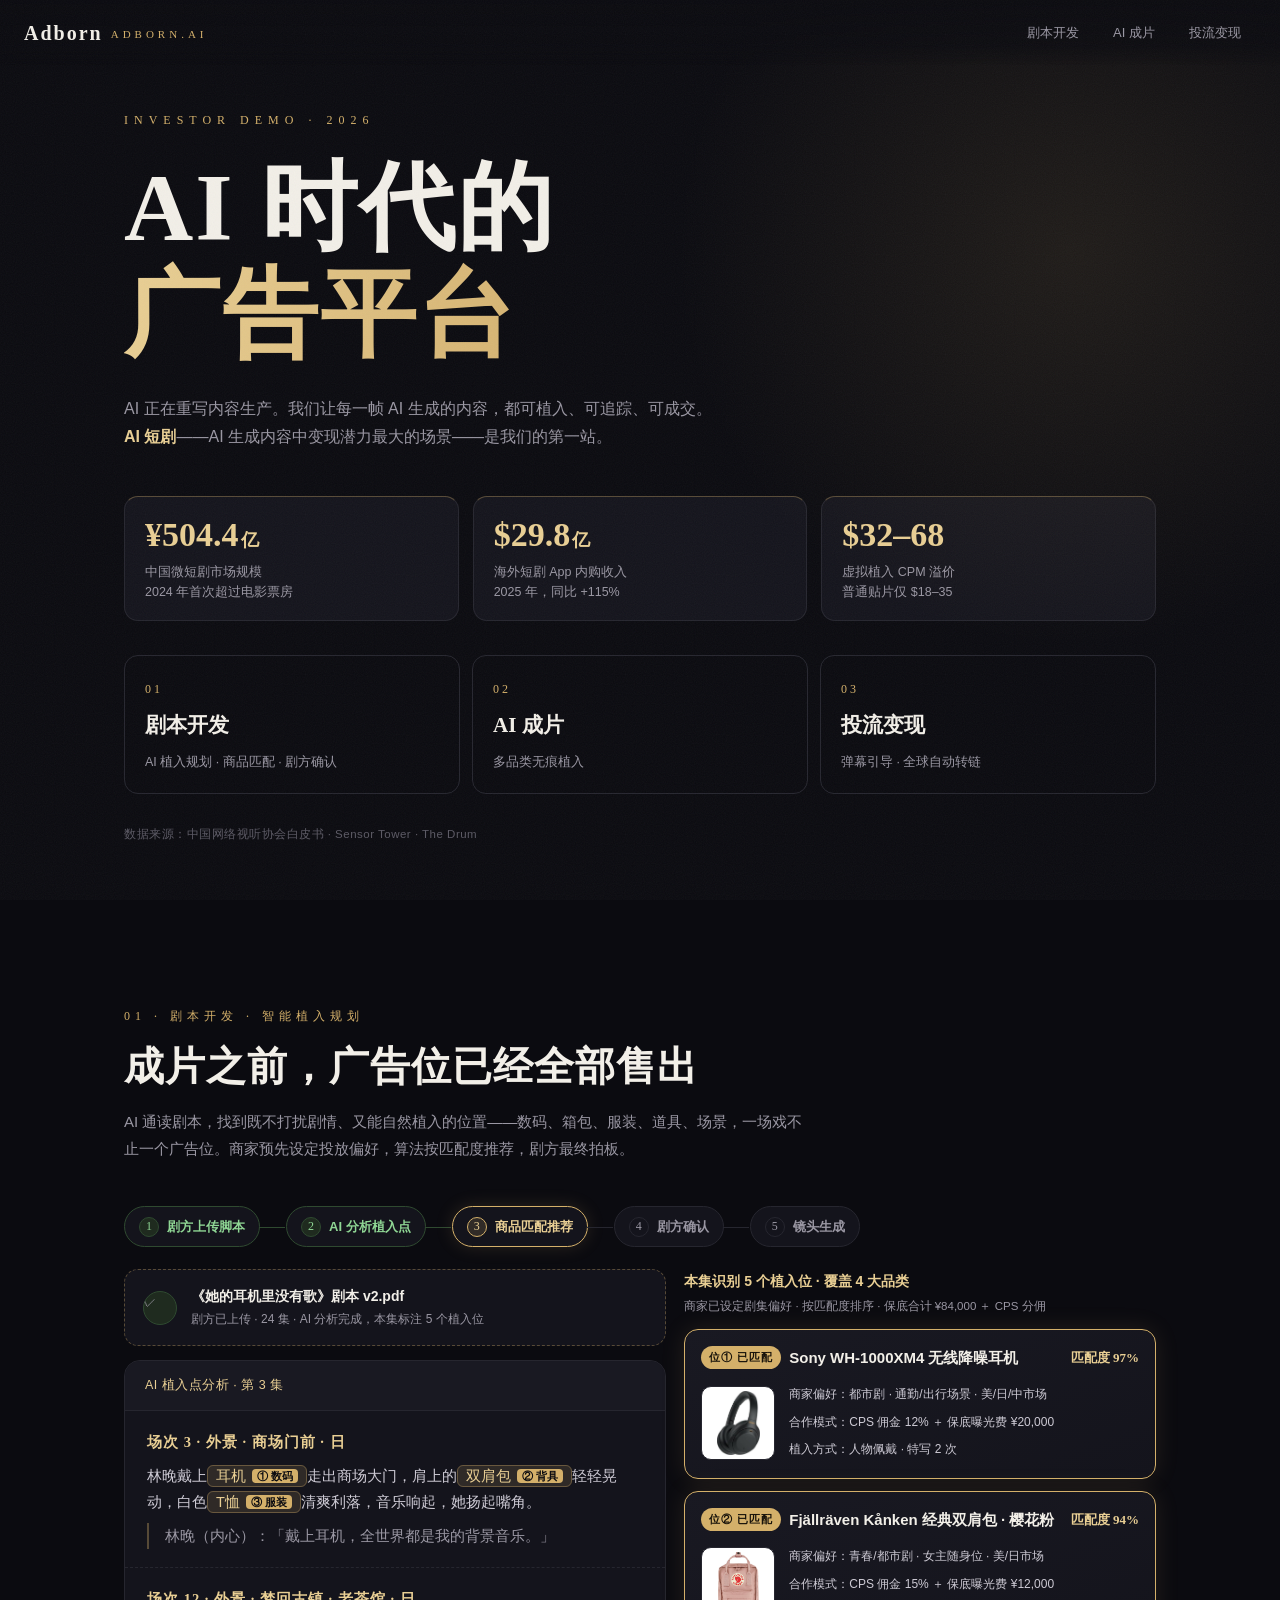
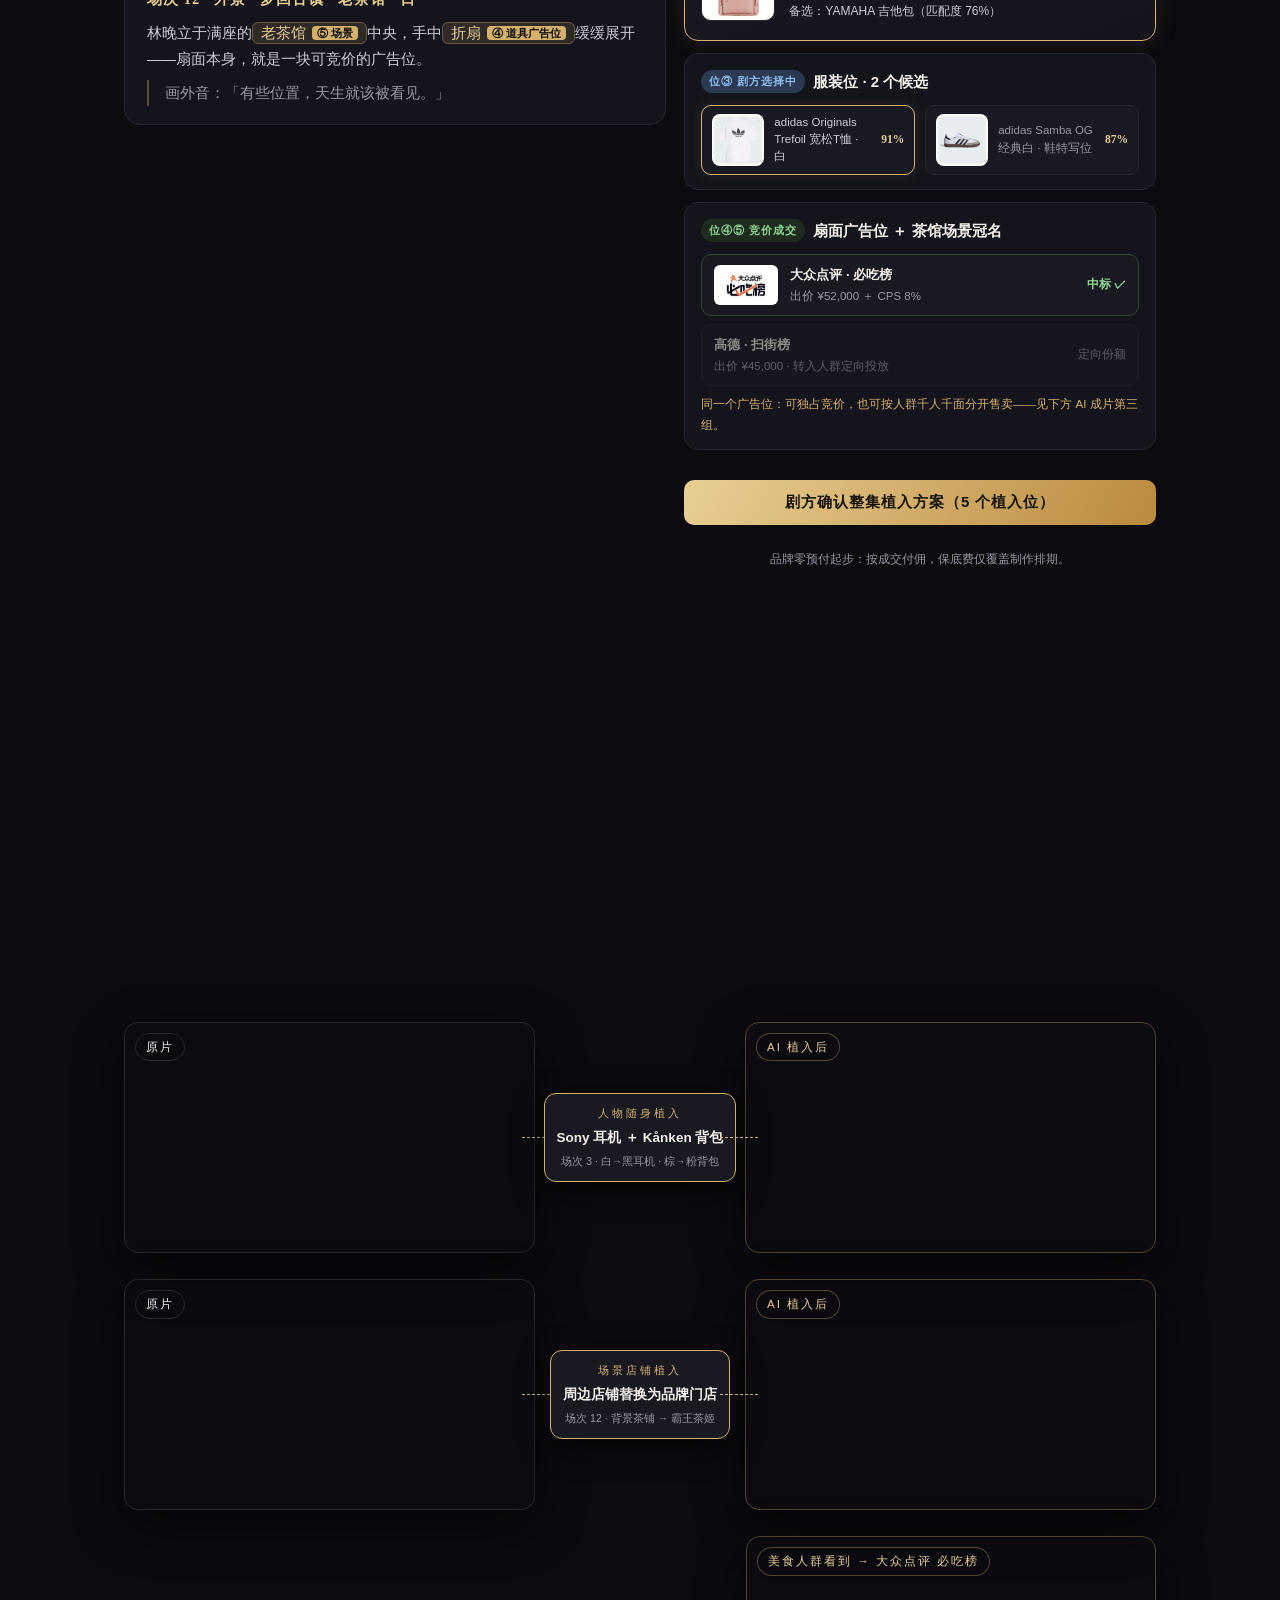
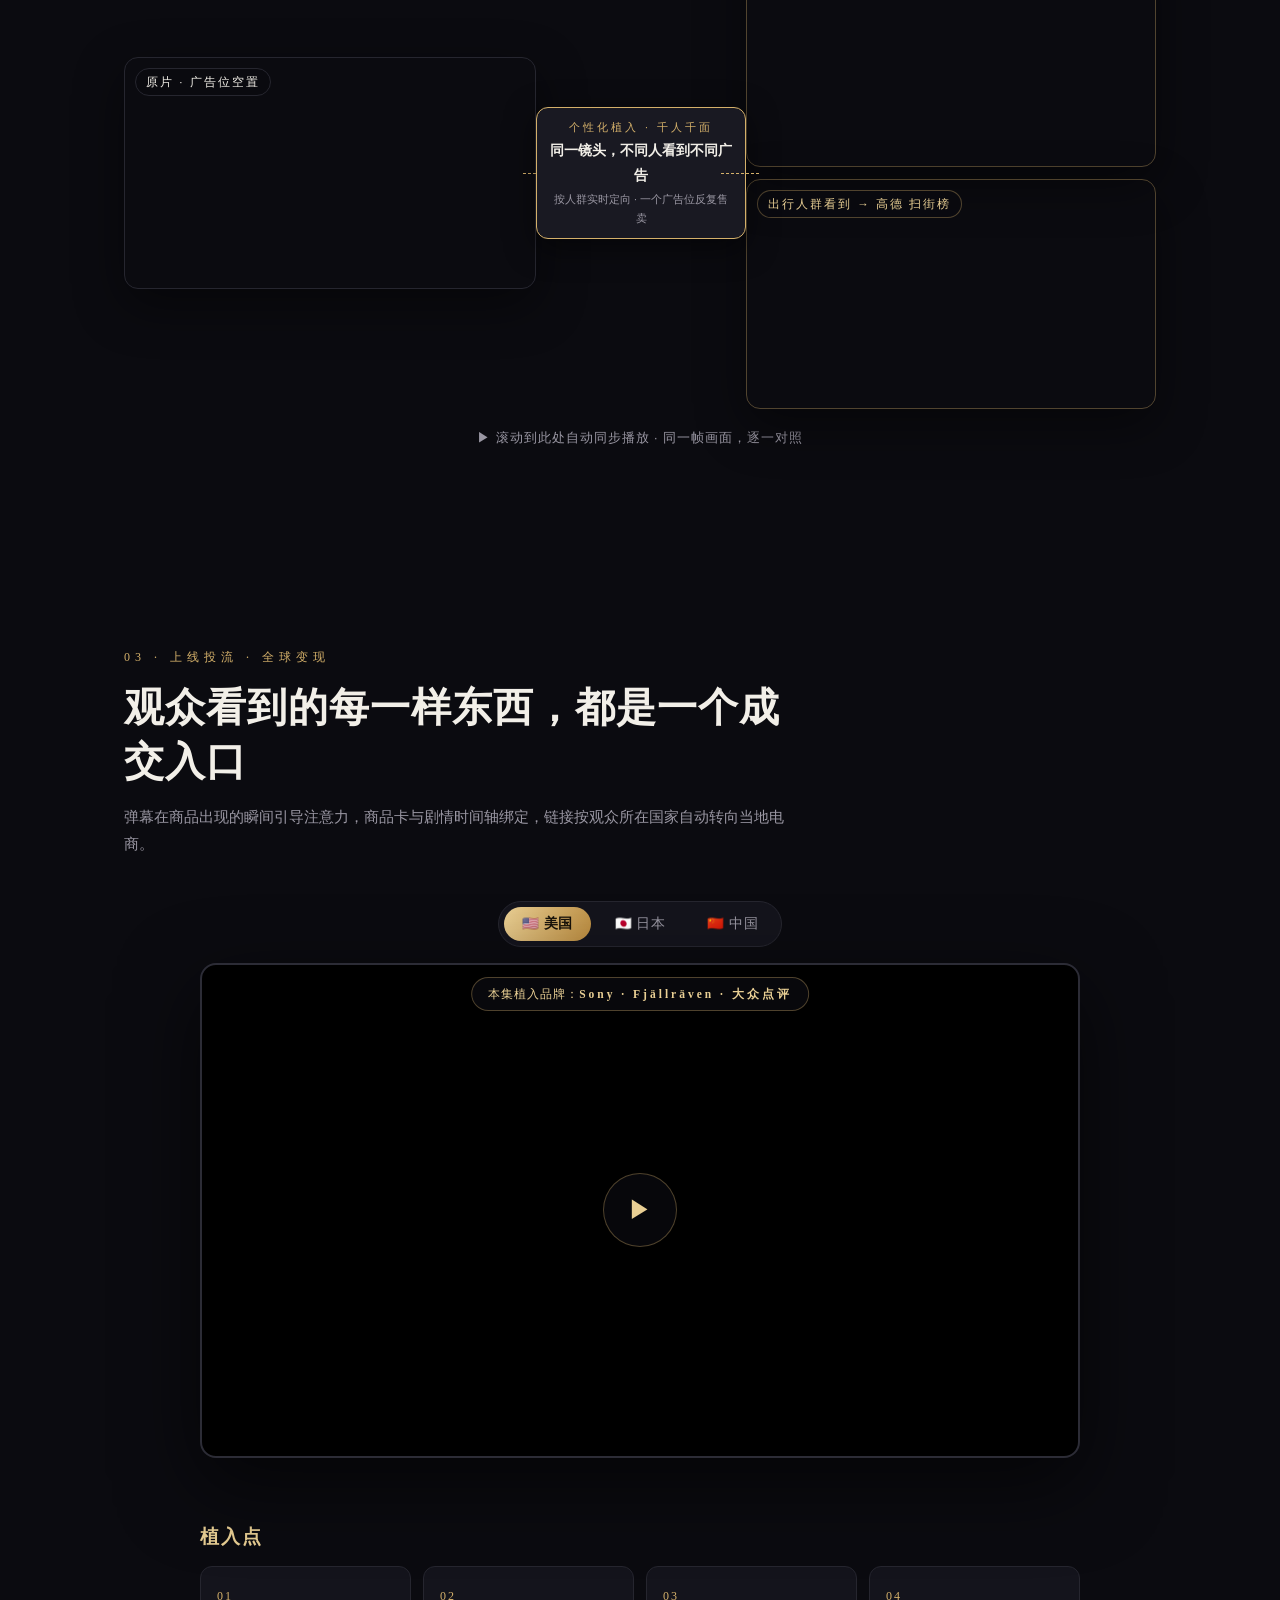
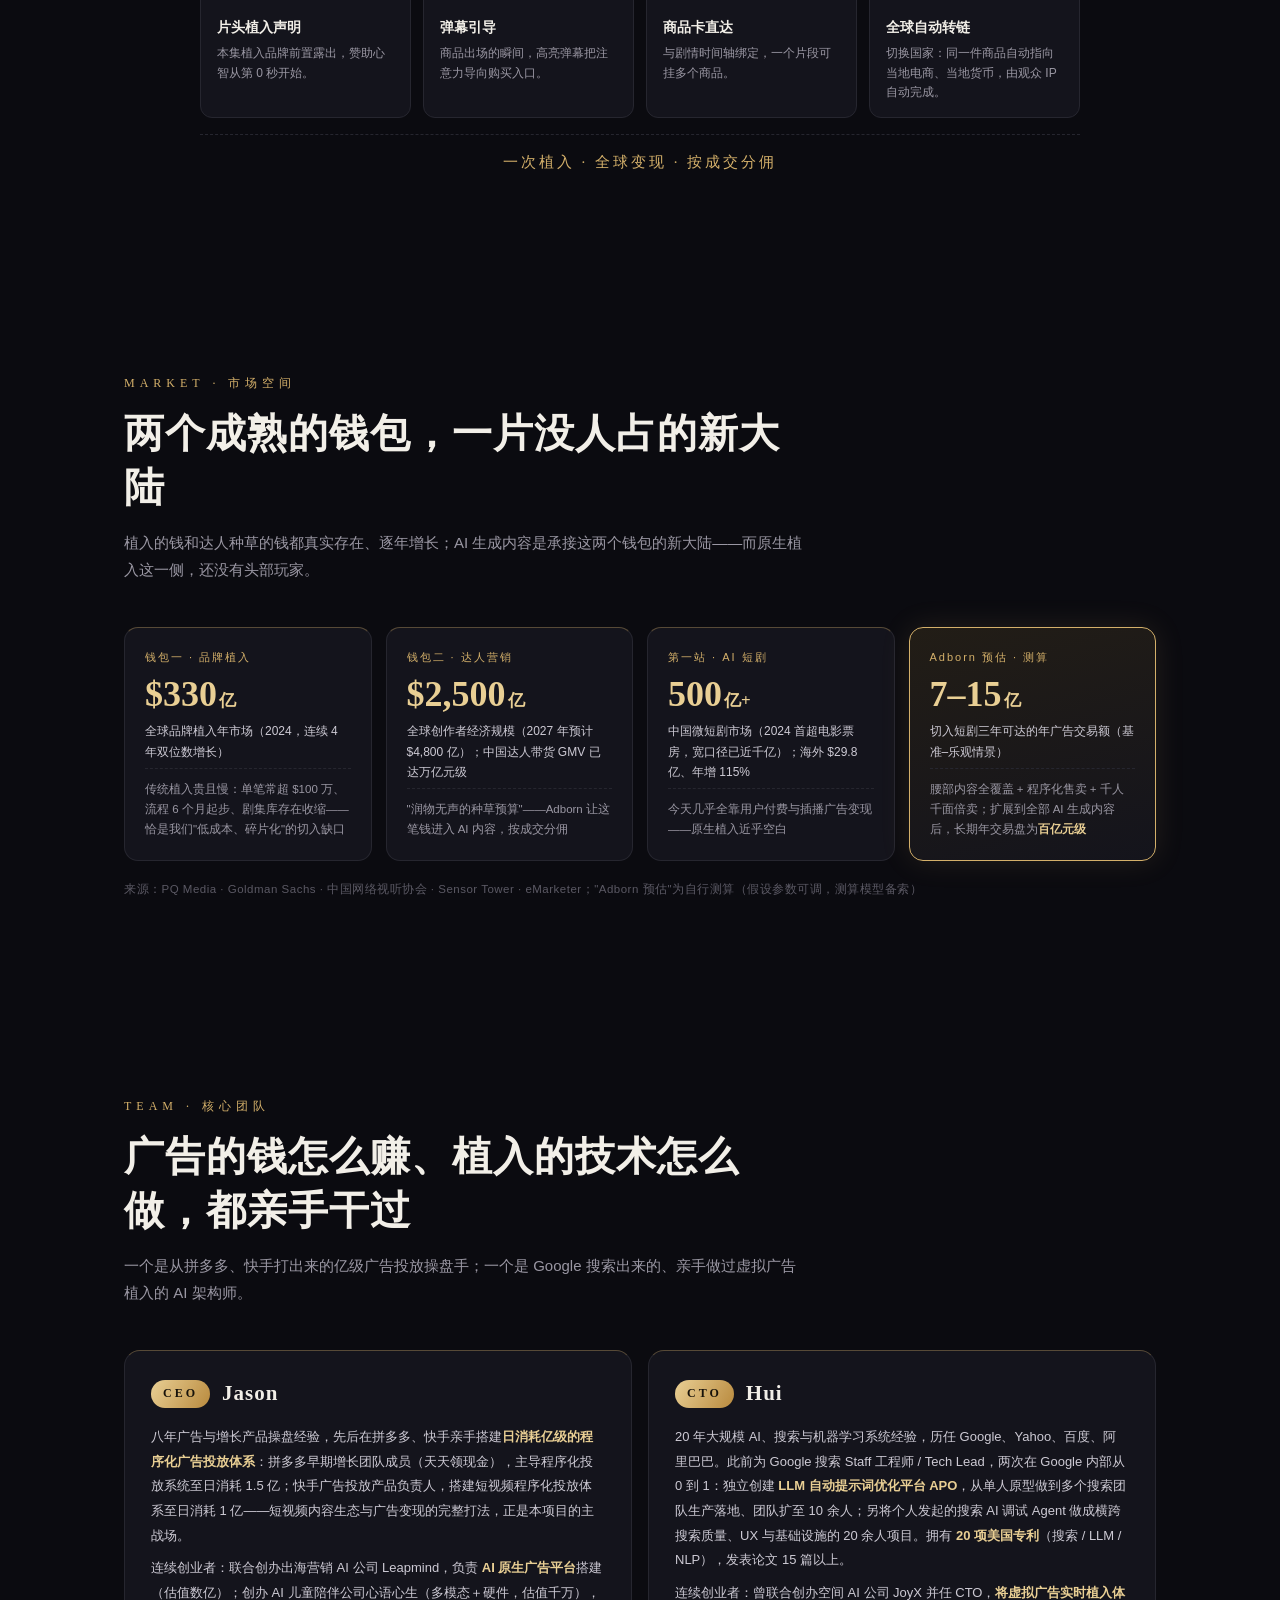
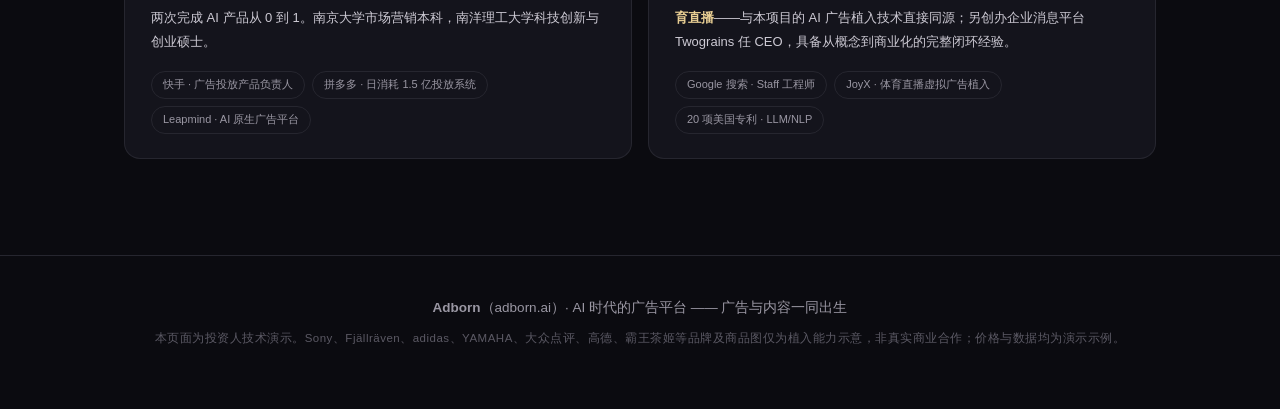
==== commit 594b576d: "新增市场空间页：植入亿/达人营销亿两个钱包+短剧500亿切入点+Adborn预估7-15亿(长期百亿盘)，置于投流变现与团队之间" ====
--- a/index.html
+++ b/index.html
@@ -5,7 +5,7 @@
 <meta name="viewport" content="width=device-width, initial-scale=1.0, viewport-fit=cover">
 <title>Adborn · AI 时代的广告平台</title>
 <meta name="description" content="让每一帧 AI 生成内容都可植入、可追踪、可成交。AI 短剧是我们的第一站。">
-<link rel="stylesheet" href="css/style.css?v=4">
+<link rel="stylesheet" href="css/style.css?v=10">
 </head>
 <body>
 <div class="grain" aria-hidden="true"></div>
@@ -275,7 +275,44 @@
   </div>
 </section>
 
-<!-- ⑤ 核心团队 -->
+<!-- ⑤ 市场空间 -->
+<section id="s-market" class="sec">
+  <header class="sec-head reveal">
+    <i>MARKET · 市场空间</i>
+    <h2>两个成熟的钱包，一片没人占的新大陆</h2>
+    <p>植入的钱和达人种草的钱都真实存在、逐年增长；AI 生成内容是承接这两个钱包的新大陆——而原生植入这一侧，还没有头部玩家。</p>
+  </header>
+
+  <div class="mkt reveal d1">
+    <div class="mcell">
+      <i>钱包一 · 品牌植入</i>
+      <b>$330<em>亿</em></b>
+      <span>全球品牌植入年市场（2024，连续 4 年双位数增长）</span>
+      <p>传统植入贵且慢：单笔常超 $100 万、流程 6 个月起步、剧集库存在收缩——恰是我们"低成本、碎片化"的切入缺口</p>
+    </div>
+    <div class="mcell">
+      <i>钱包二 · 达人营销</i>
+      <b>$2,500<em>亿</em></b>
+      <span>全球创作者经济规模（2027 年预计 $4,800 亿）；中国达人带货 GMV 已达万亿元级</span>
+      <p>"润物无声的种草预算"——Adborn 让这笔钱进入 AI 内容，按成交分佣</p>
+    </div>
+    <div class="mcell">
+      <i>第一站 · AI 短剧</i>
+      <b>500<em>亿+</em></b>
+      <span>中国微短剧市场（2024 首超电影票房，宽口径已近千亿）；海外 $29.8 亿、年增 115%</span>
+      <p>今天几乎全靠用户付费与插播广告变现——原生植入近乎空白</p>
+    </div>
+    <div class="mcell hl">
+      <i>Adborn 预估 · 测算</i>
+      <b>7–15<em>亿</em></b>
+      <span>切入短剧三年可达的年广告交易额（基准–乐观情景）</span>
+      <p>腰部内容全覆盖 + 程序化售卖 + 千人千面倍卖；扩展到全部 AI 生成内容后，长期年交易盘为<b class="inb">百亿元级</b></p>
+    </div>
+  </div>
+  <p class="src reveal">来源：PQ Media · Goldman Sachs · 中国网络视听协会 · Sensor Tower · eMarketer；"Adborn 预估"为自行测算（假设参数可调，测算模型备索）</p>
+</section>
+
+<!-- ⑥ 核心团队 -->
 <section id="s4" class="sec">
   <header class="sec-head reveal">
     <i>TEAM · 核心团队</i>
--- a/css/style.css
+++ b/css/style.css
@@ -278,6 +278,23 @@
   font-family:"Songti SC","Noto Serif SC",serif;font-size:15px;color:var(--gold);
   letter-spacing:3px;text-align:center;}
 
+/* ————— 市场空间 ————— */
+.mkt{display:grid;grid-template-columns:repeat(4,1fr);gap:14px;align-items:stretch;}
+.mcell{background:var(--panel);border:1px solid var(--line);border-top:1px solid var(--line-gold);
+  border-radius:14px;padding:20px;display:flex;flex-direction:column;gap:6px;}
+.mcell.hl{background:linear-gradient(165deg,#221d16,var(--panel));border-color:var(--gold);
+  box-shadow:0 0 30px rgba(212,176,106,.12);}
+.mcell i{font-style:normal;font-size:11px;letter-spacing:2px;color:var(--gold);}
+.mcell b{font-family:Didot,Georgia,serif;font-size:36px;color:var(--gold-hi);line-height:1.15;font-weight:700;}
+.mcell b em{font-style:normal;font-size:17px;margin-left:2px;}
+.mcell span{font-size:12px;color:#cdcad4;line-height:1.7;}
+.mcell p{font-size:11.5px;color:var(--sub);line-height:1.75;margin-top:auto;padding-top:10px;
+  border-top:1px dashed var(--line);}
+.mcell p b.inb{font-family:inherit;font-size:inherit;color:var(--gold-hi);}
+#s-market .src{margin-top:18px;}
+@media (max-width:1000px){.mkt{grid-template-columns:repeat(2,1fr);}}
+@media (max-width:560px){.mkt{grid-template-columns:1fr;}}
+
 /* ————— 核心团队 ————— */
 .team{display:grid;grid-template-columns:1fr 1fr;gap:16px;align-items:stretch;}
 .tcard{background:var(--panel);border:1px solid var(--line);border-top:1px solid var(--line-gold);
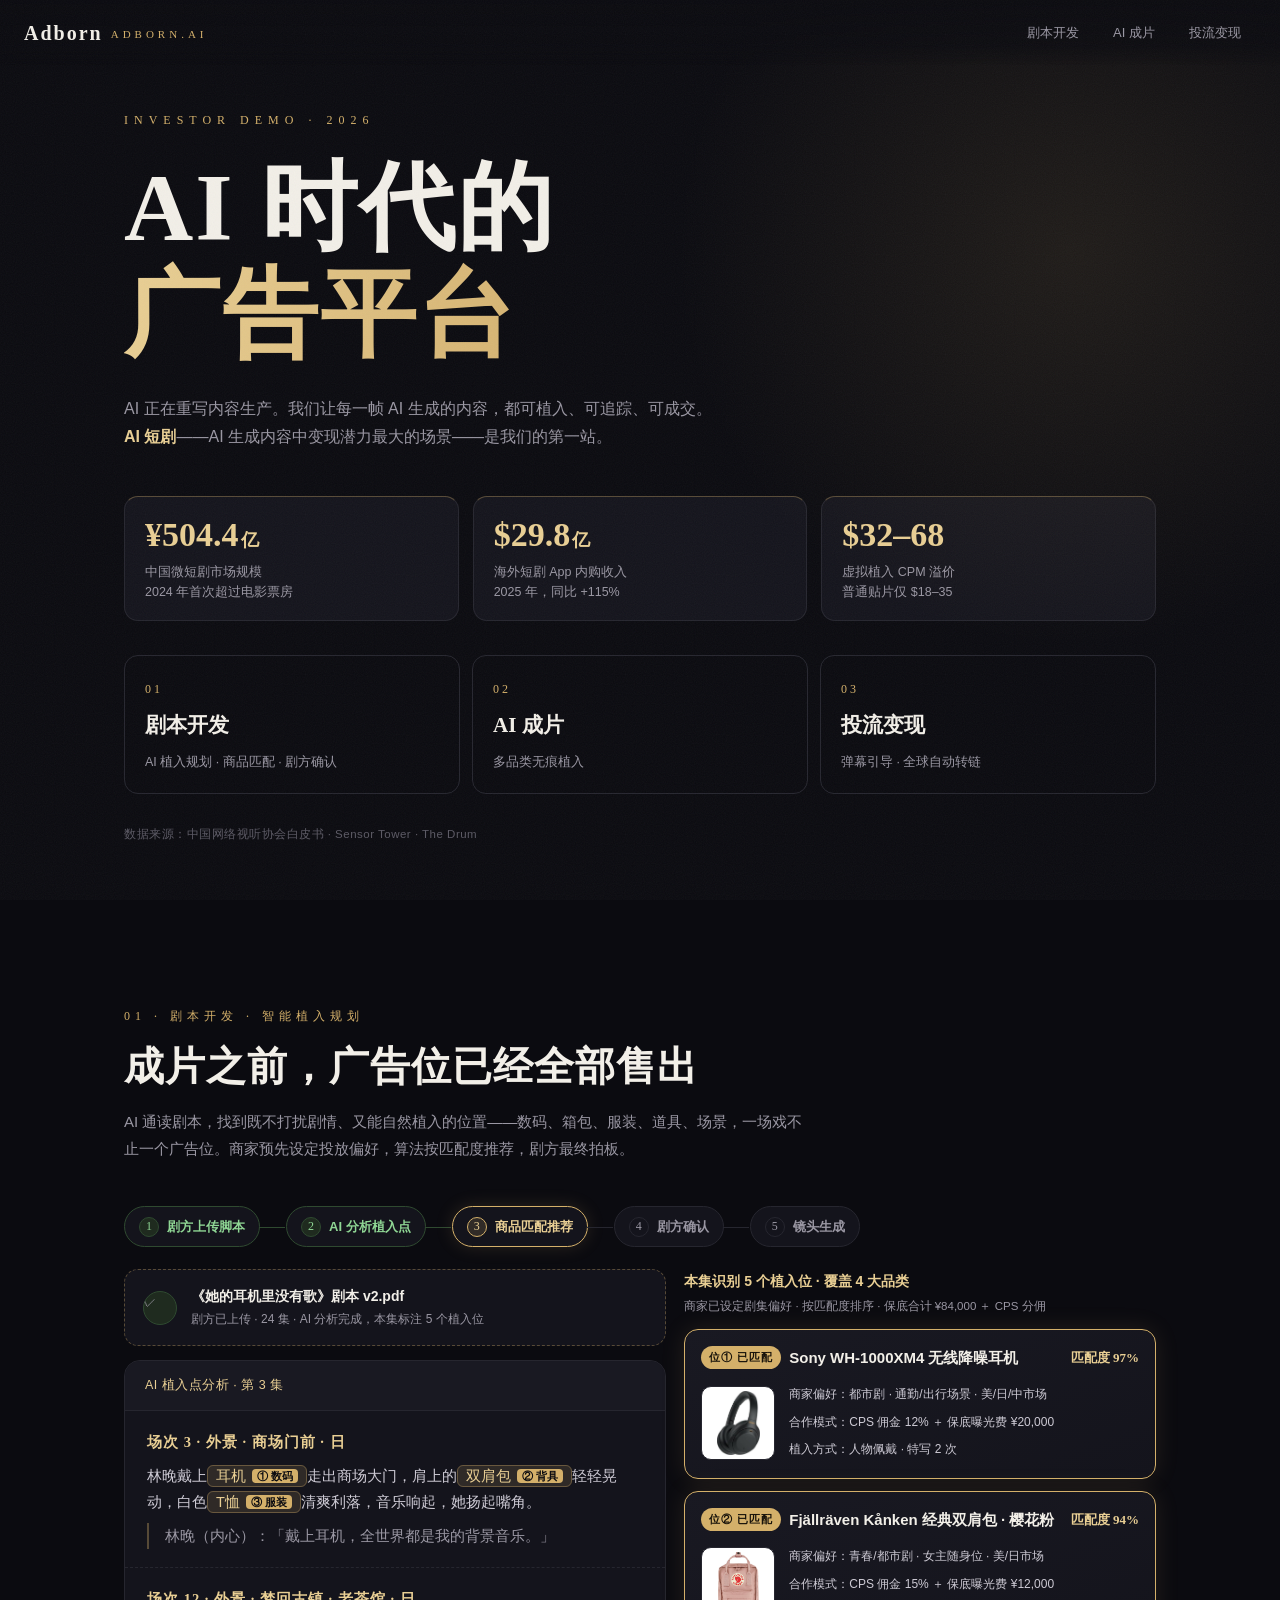
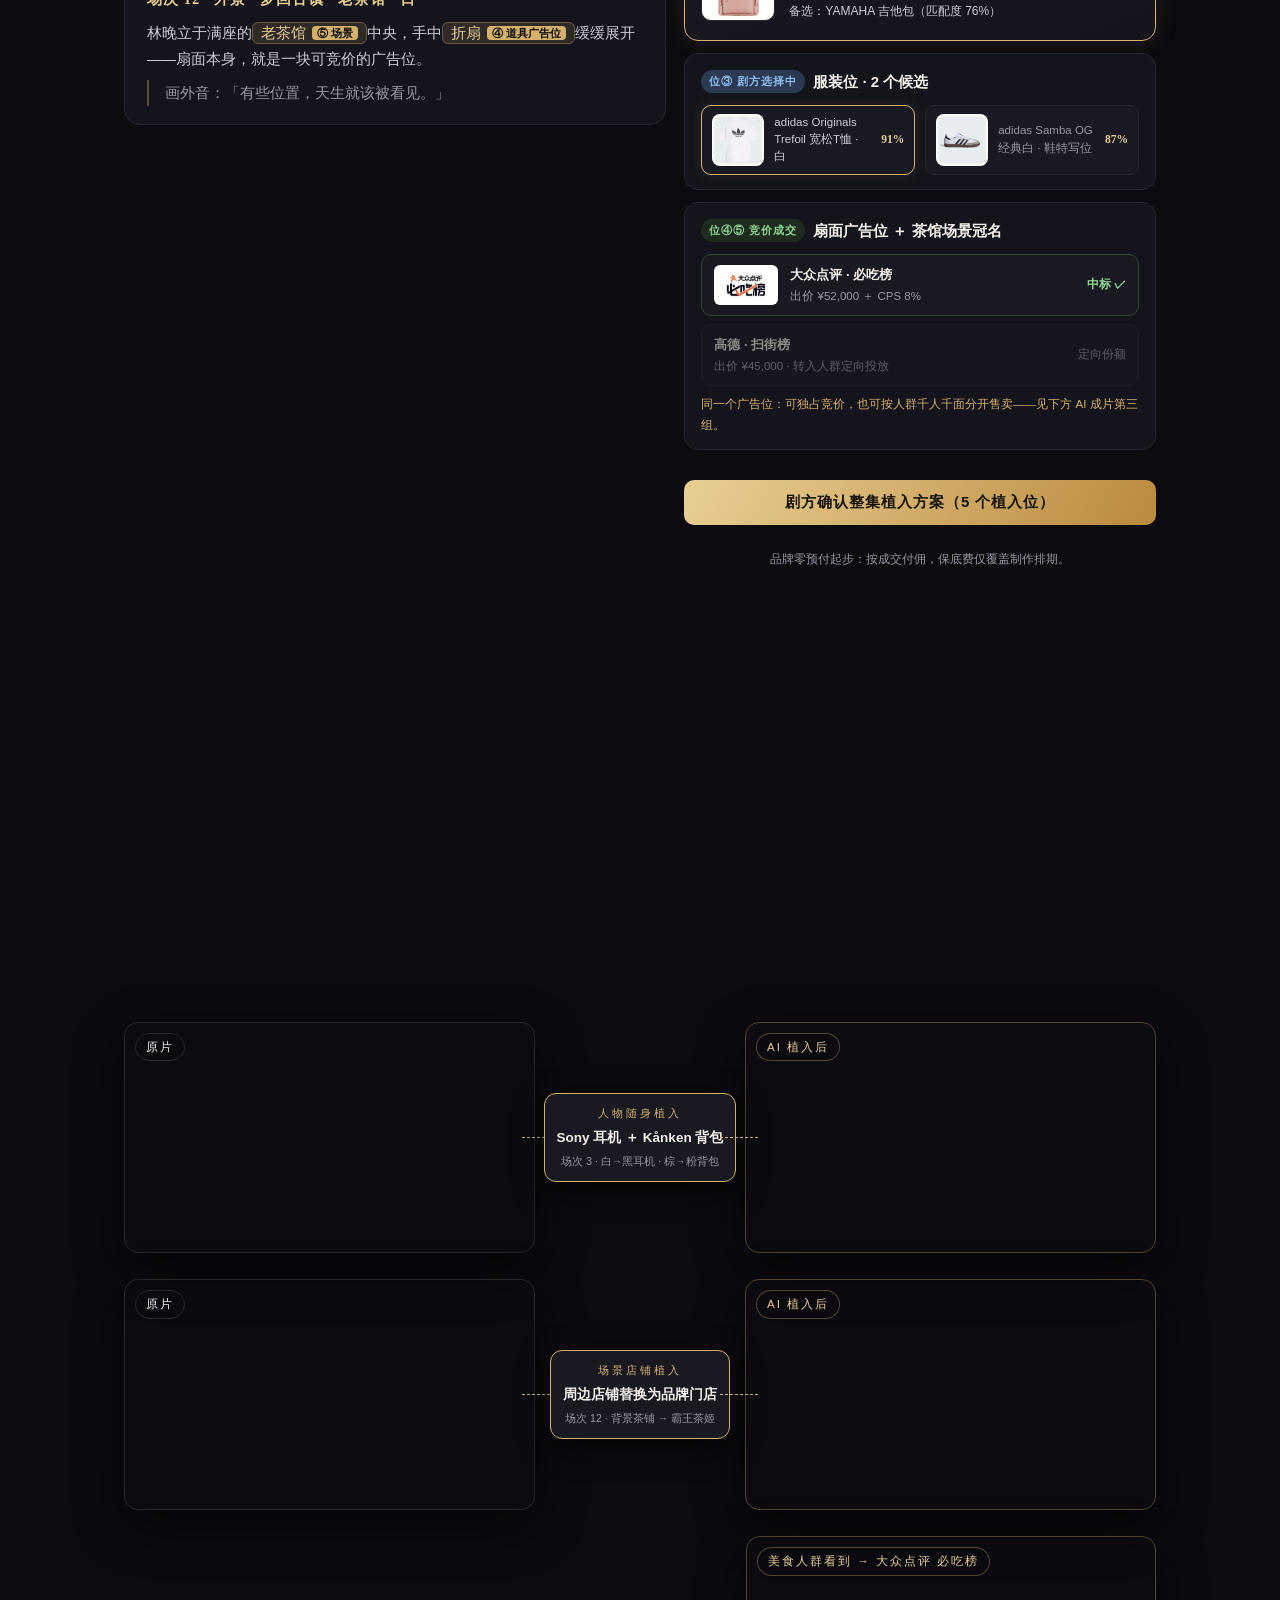
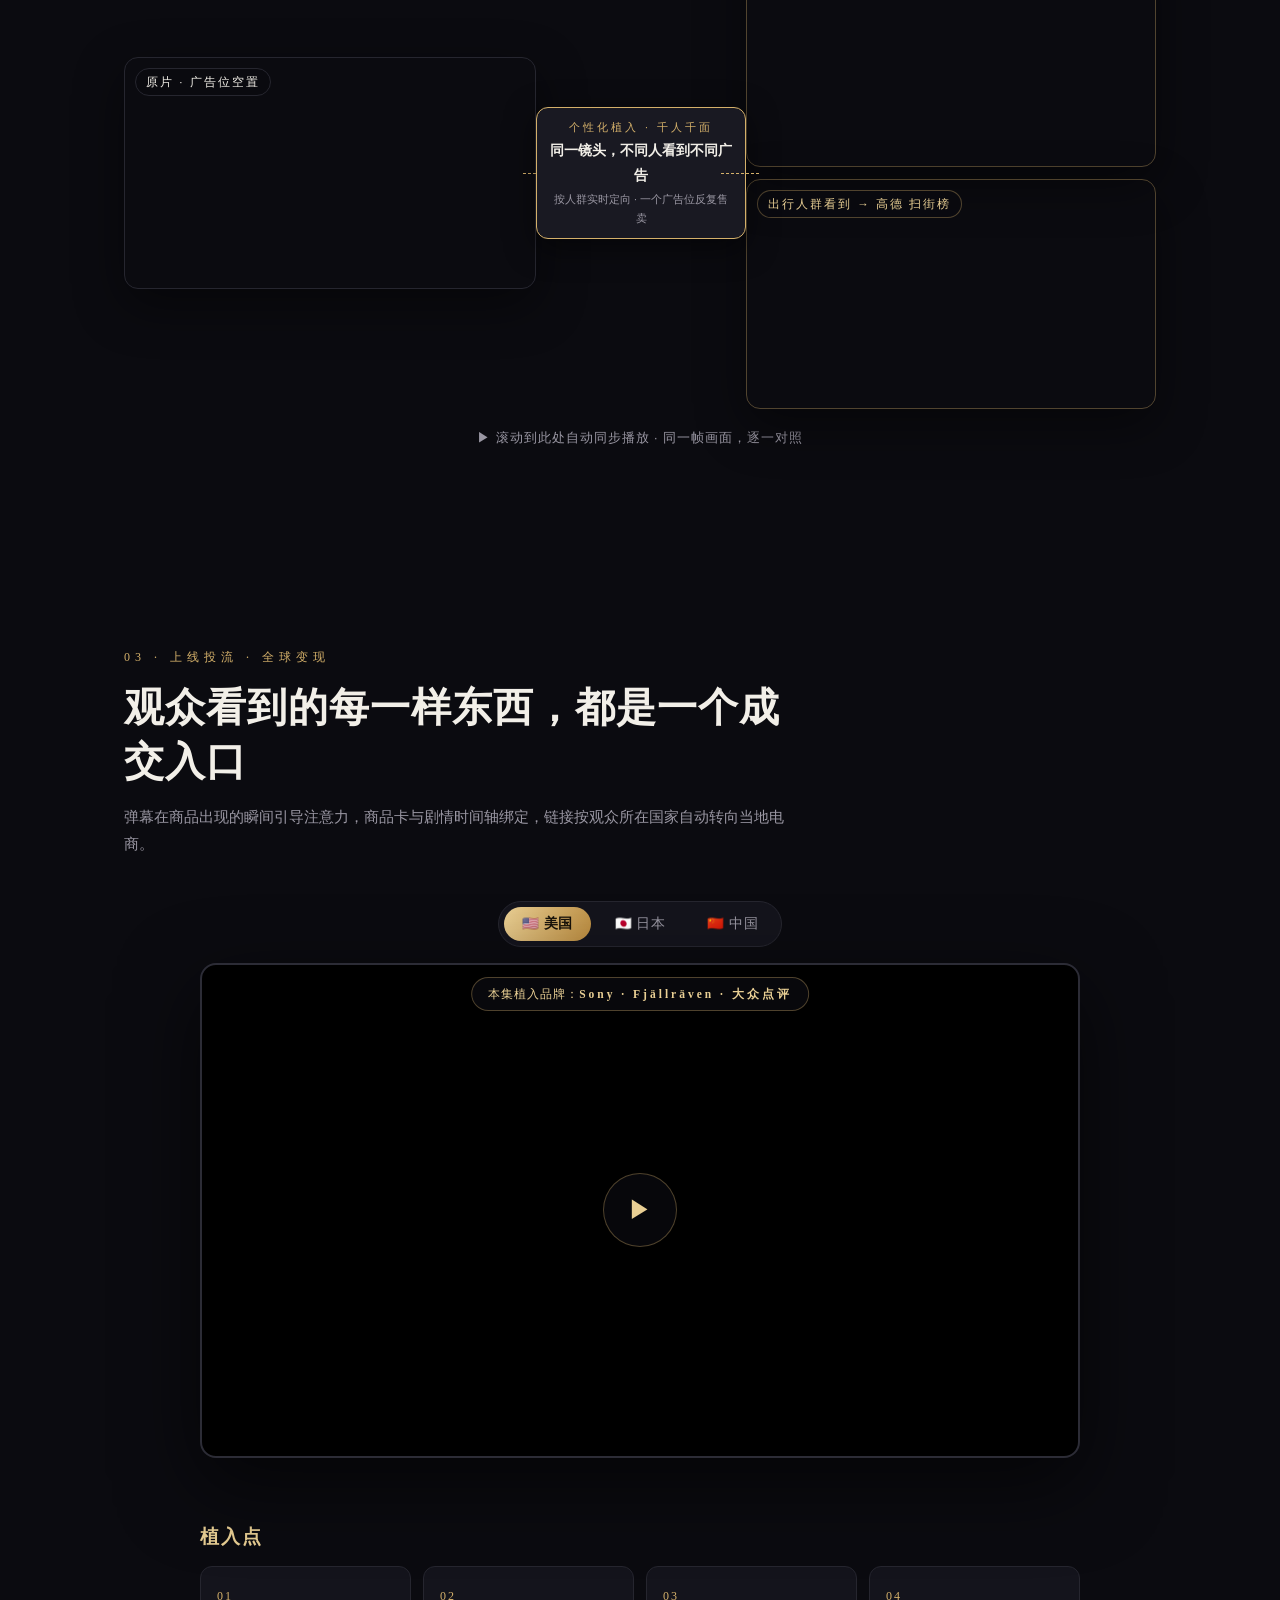
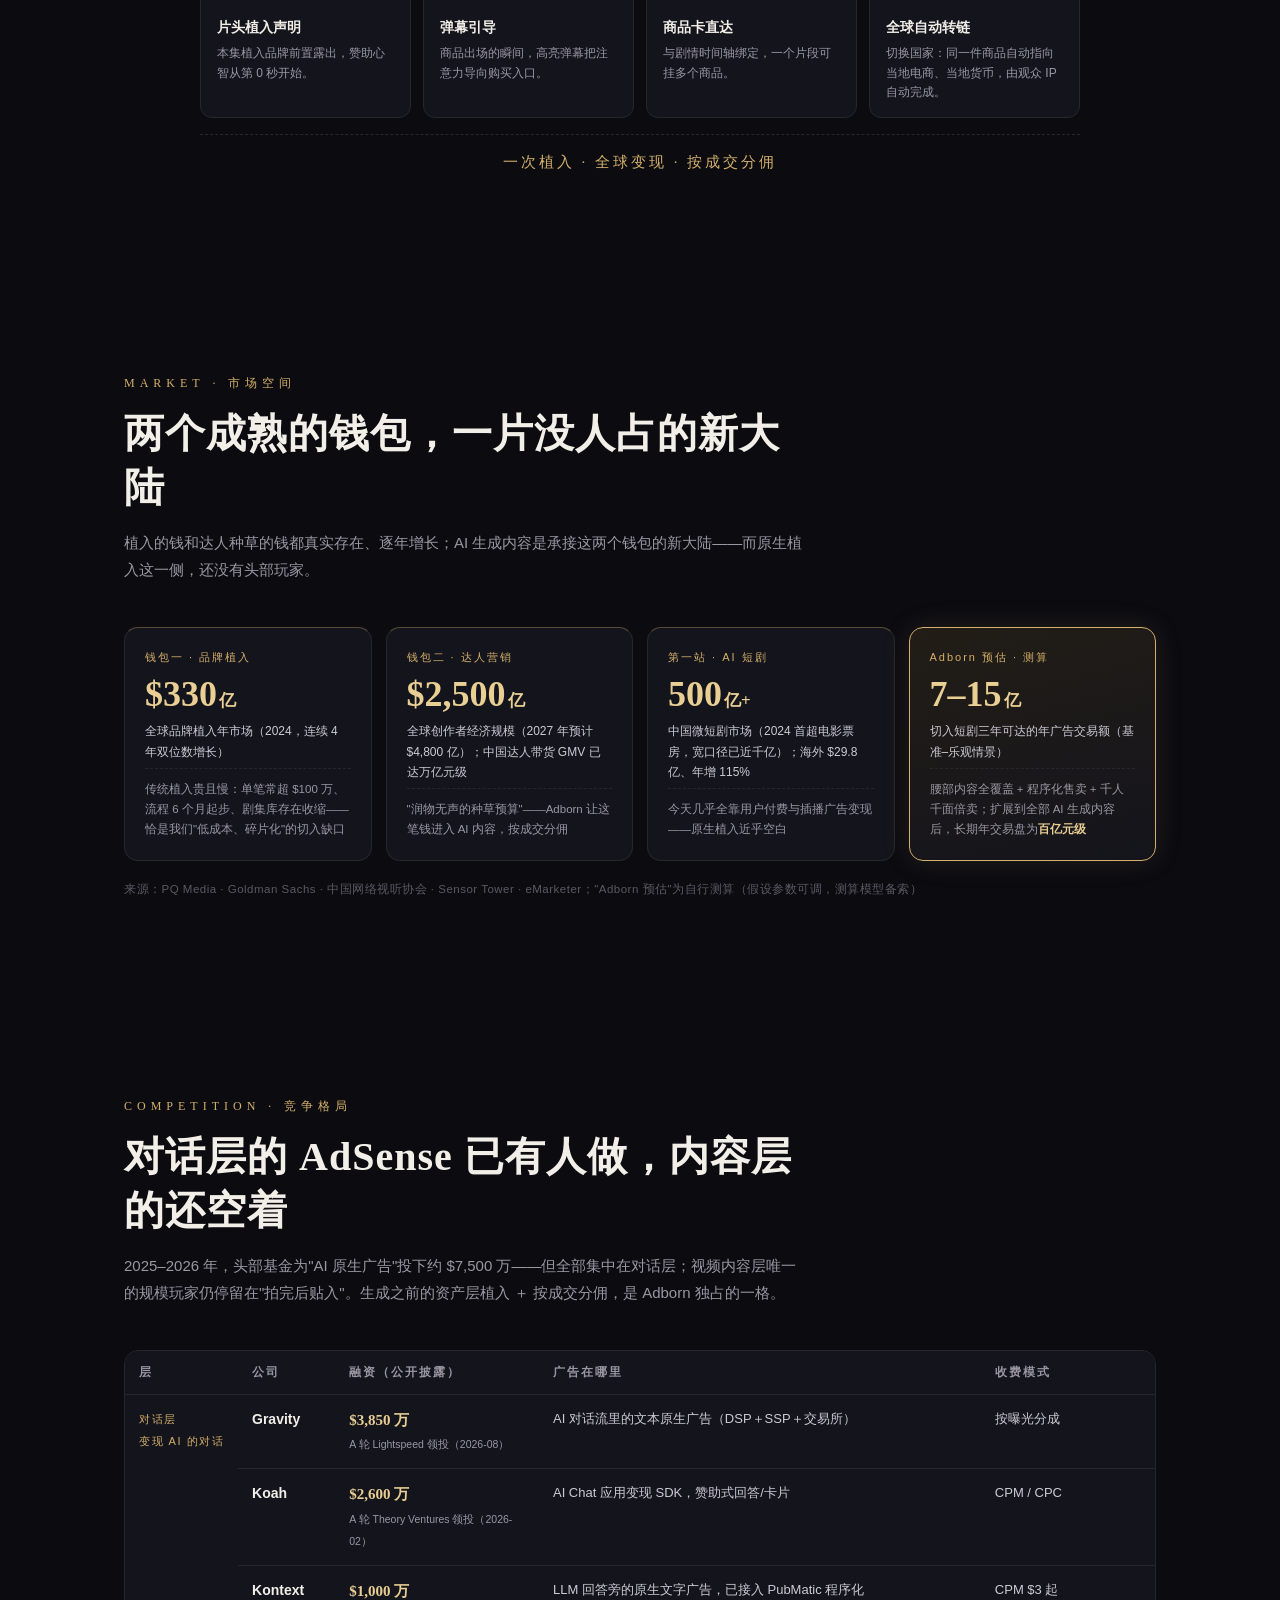
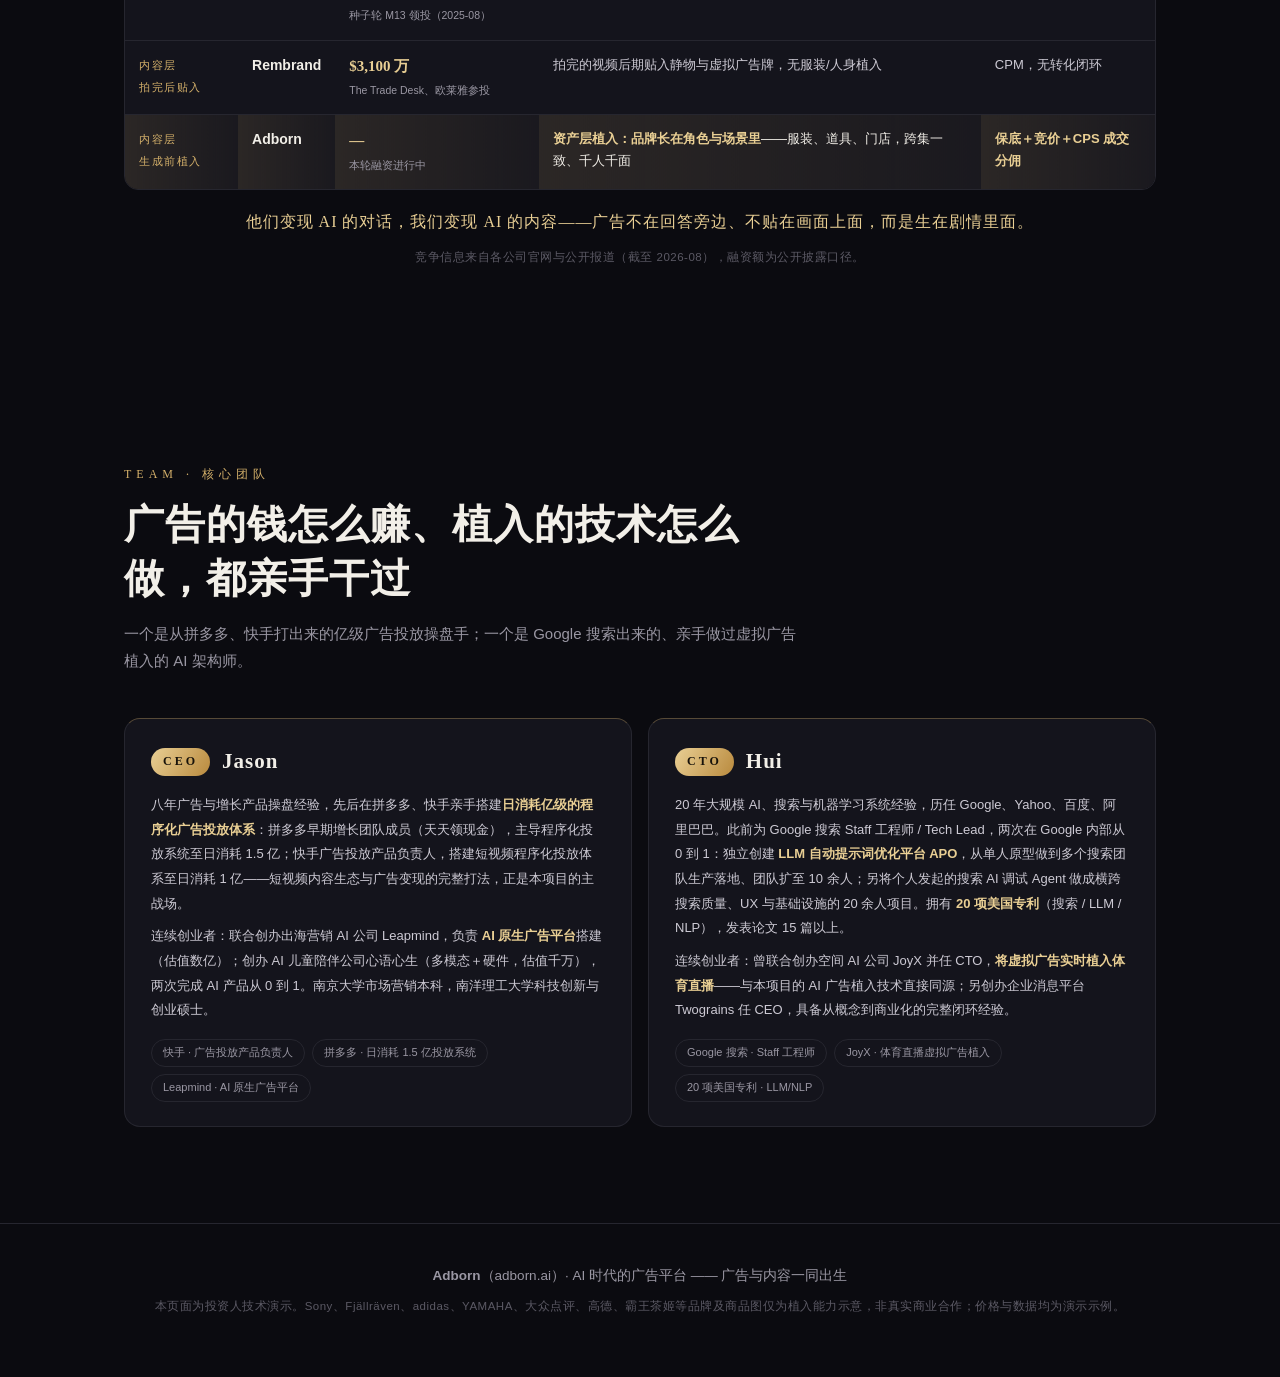
==== commit 097372a4: "新增竞争格局页：对话层Gravity/Koah/Kontext(万)与内容层Rembrand对比表，Adborn高亮独占生成前植入+CPS一格" ====
--- a/index.html
+++ b/index.html
@@ -5,7 +5,7 @@
 <meta name="viewport" content="width=device-width, initial-scale=1.0, viewport-fit=cover">
 <title>Adborn · AI 时代的广告平台</title>
 <meta name="description" content="让每一帧 AI 生成内容都可植入、可追踪、可成交。AI 短剧是我们的第一站。">
-<link rel="stylesheet" href="css/style.css?v=10">
+<link rel="stylesheet" href="css/style.css?v=11">
 </head>
 <body>
 <div class="grain" aria-hidden="true"></div>
@@ -312,7 +312,58 @@
   <p class="src reveal">来源：PQ Media · Goldman Sachs · 中国网络视听协会 · Sensor Tower · eMarketer；"Adborn 预估"为自行测算（假设参数可调，测算模型备索）</p>
 </section>
 
-<!-- ⑥ 核心团队 -->
+<!-- ⑥ 竞争格局 -->
+<section id="s-comp" class="sec">
+  <header class="sec-head reveal">
+    <i>COMPETITION · 竞争格局</i>
+    <h2>对话层的 AdSense 已有人做，内容层的还空着</h2>
+    <p>2025–2026 年，头部基金为"AI 原生广告"投下约 $7,500 万——但全部集中在对话层；视频内容层唯一的规模玩家仍停留在"拍完后贴入"。生成之前的资产层植入 ＋ 按成交分佣，是 Adborn 独占的一格。</p>
+  </header>
+
+  <div class="comp reveal d1">
+    <table>
+      <tr><th>层</th><th>公司</th><th>融资（公开披露）</th><th>广告在哪里</th><th>收费模式</th></tr>
+      <tr>
+        <td rowspan="3"><span class="layer">对话层<br>变现 AI 的对话</span></td>
+        <td><span class="cname">Gravity</span></td>
+        <td><span class="money">$3,850 万</span><br><span class="sub2">A 轮 Lightspeed 领投（2026-08）</span></td>
+        <td>AI 对话流里的文本原生广告（DSP＋SSP＋交易所）</td>
+        <td>按曝光分成</td>
+      </tr>
+      <tr>
+        <td><span class="cname">Koah</span></td>
+        <td><span class="money">$2,600 万</span><br><span class="sub2">A 轮 Theory Ventures 领投（2026-02）</span></td>
+        <td>AI Chat 应用变现 SDK，赞助式回答/卡片</td>
+        <td>CPM / CPC</td>
+      </tr>
+      <tr>
+        <td><span class="cname">Kontext</span></td>
+        <td><span class="money">$1,000 万</span><br><span class="sub2">种子轮 M13 领投（2025-08）</span></td>
+        <td>LLM 回答旁的原生文字广告，已接入 PubMatic 程序化</td>
+        <td>CPM $3 起</td>
+      </tr>
+      <tr>
+        <td><span class="layer">内容层<br>拍完后贴入</span></td>
+        <td><span class="cname">Rembrand</span></td>
+        <td><span class="money">$3,100 万</span><br><span class="sub2">The Trade Desk、欧莱雅参投</span></td>
+        <td>拍完的视频后期贴入静物与虚拟广告牌，无服装/人身植入</td>
+        <td>CPM，无转化闭环</td>
+      </tr>
+      <tr class="hl">
+        <td><span class="layer">内容层<br>生成前植入</span></td>
+        <td><span class="cname">Adborn</span></td>
+        <td><span class="money">—</span><br><span class="sub2">本轮融资进行中</span></td>
+        <td><b>资产层植入：品牌长在角色与场景里</b>——服装、道具、门店，跨集一致、千人千面</td>
+        <td><b>保底＋竞价＋CPS 成交分佣</b></td>
+      </tr>
+    </table>
+  </div>
+
+  <p class="comp-line reveal">他们变现 AI 的对话，我们变现 AI 的内容——广告不在回答旁边、不贴在画面上面，而是生在剧情里面。</p>
+  <p class="src reveal">竞争信息来自各公司官网与公开报道（截至 2026-08），融资额为公开披露口径。</p>
+</section>
+
+<!-- ⑦ 核心团队 -->
 <section id="s4" class="sec">
   <header class="sec-head reveal">
     <i>TEAM · 核心团队</i>
--- a/css/style.css
+++ b/css/style.css
@@ -295,6 +295,24 @@
 @media (max-width:1000px){.mkt{grid-template-columns:repeat(2,1fr);}}
 @media (max-width:560px){.mkt{grid-template-columns:1fr;}}
 
+/* ————— 竞争格局 ————— */
+.comp{overflow-x:auto;border-radius:14px;border:1px solid var(--line);}
+.comp table{width:100%;min-width:680px;border-collapse:collapse;background:var(--panel);font-size:13px;}
+.comp th{background:var(--panel2);text-align:left;padding:11px 14px;color:var(--sub);
+  font-size:11.5px;letter-spacing:2px;border-bottom:1px solid var(--line);white-space:nowrap;}
+.comp td{padding:13px 14px;border-bottom:1px solid var(--line);color:#cdcad4;line-height:1.7;vertical-align:top;}
+.comp tr:last-child td{border-bottom:none;}
+.comp .cname{font-weight:700;color:var(--ink);white-space:nowrap;font-size:14px;}
+.comp .layer{color:var(--gold);font-size:11px;letter-spacing:1.5px;line-height:1.8;white-space:nowrap;}
+.comp .money{font-family:Didot,Georgia,serif;font-weight:700;color:var(--gold-hi);font-size:15px;white-space:nowrap;}
+.comp .sub2{font-size:10.5px;color:var(--sub);}
+.comp tr.hl td{background:linear-gradient(90deg,rgba(212,176,106,.12),rgba(212,176,106,.03));
+  border-top:1px solid var(--gold);color:var(--ink);}
+.comp tr.hl b{color:var(--gold-hi);}
+.comp-line{margin-top:18px;text-align:center;font-family:"Songti SC","Noto Serif SC",serif;
+  font-size:16px;color:var(--gold-hi);letter-spacing:1px;}
+#s-comp .src{margin-top:10px;text-align:center;}
+
 /* ————— 核心团队 ————— */
 .team{display:grid;grid-template-columns:1fr 1fr;gap:16px;align-items:stretch;}
 .tcard{background:var(--panel);border:1px solid var(--line);border-top:1px solid var(--line-gold);
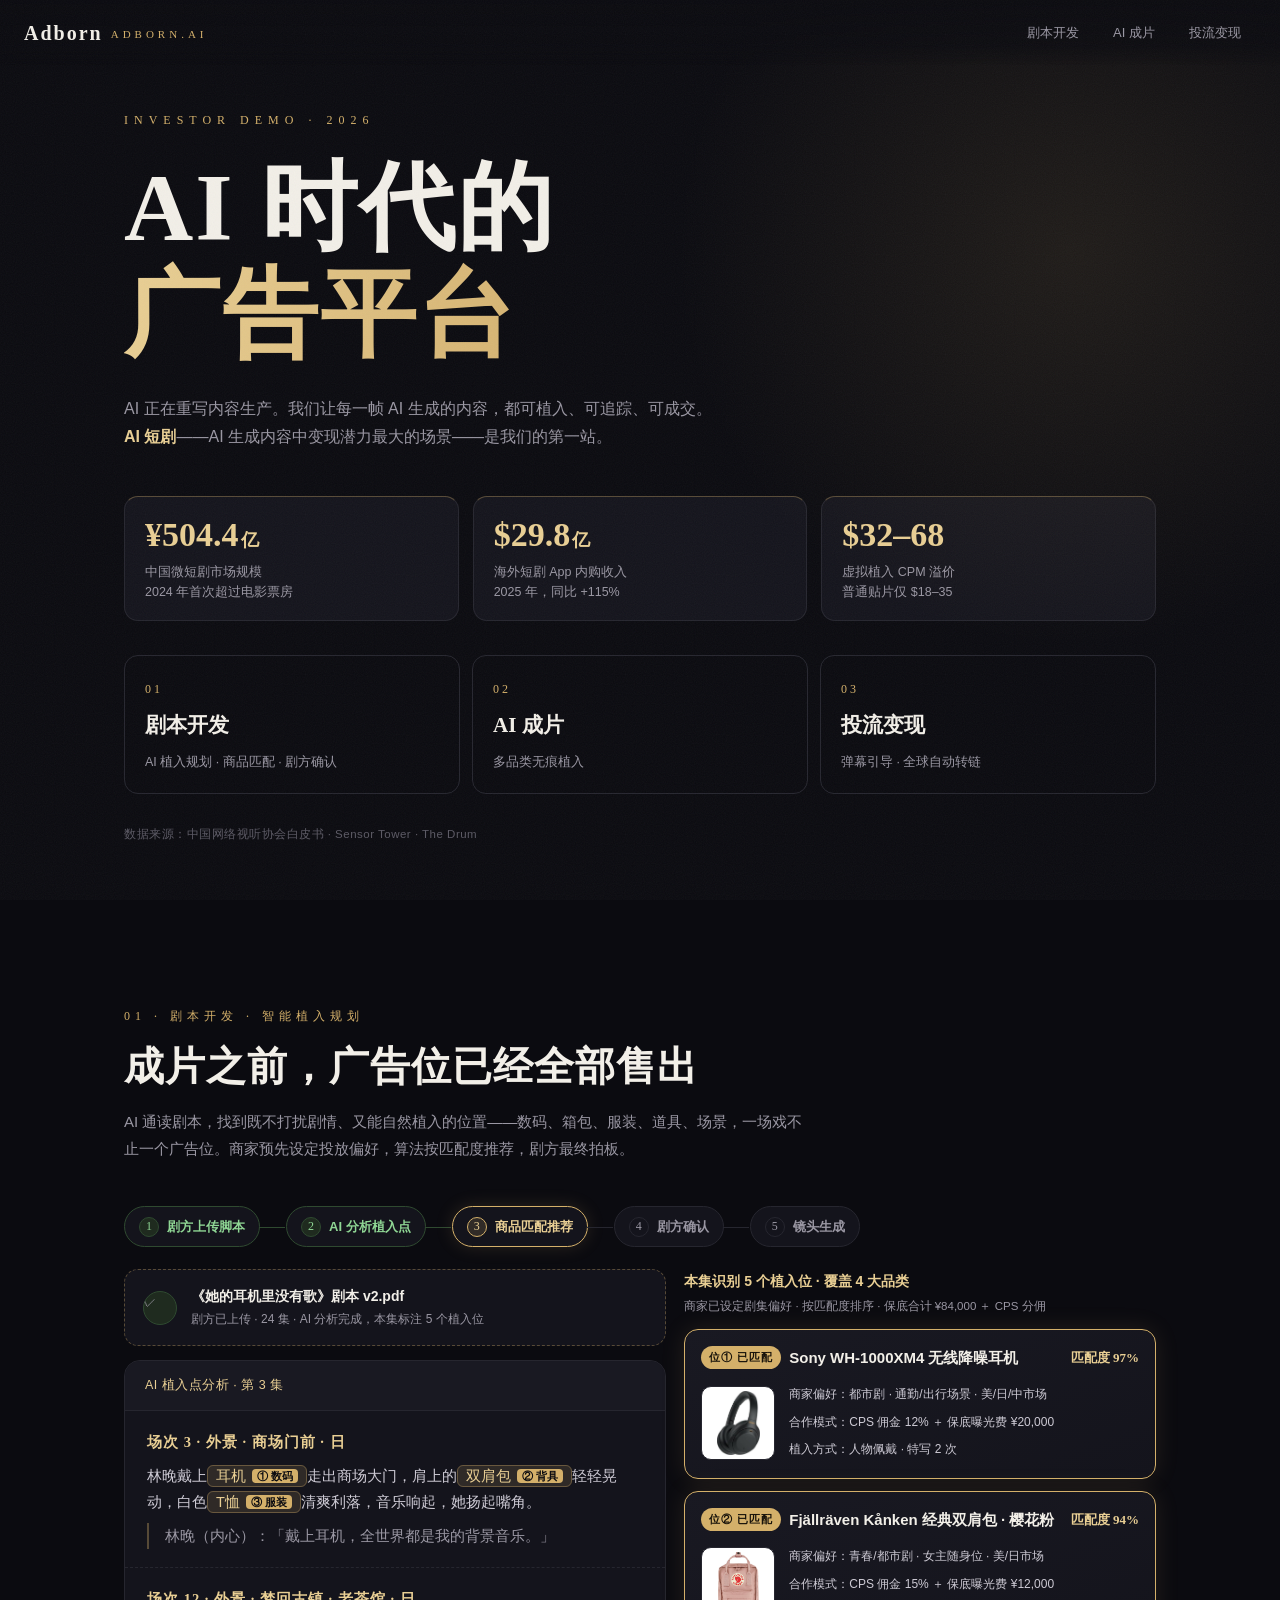
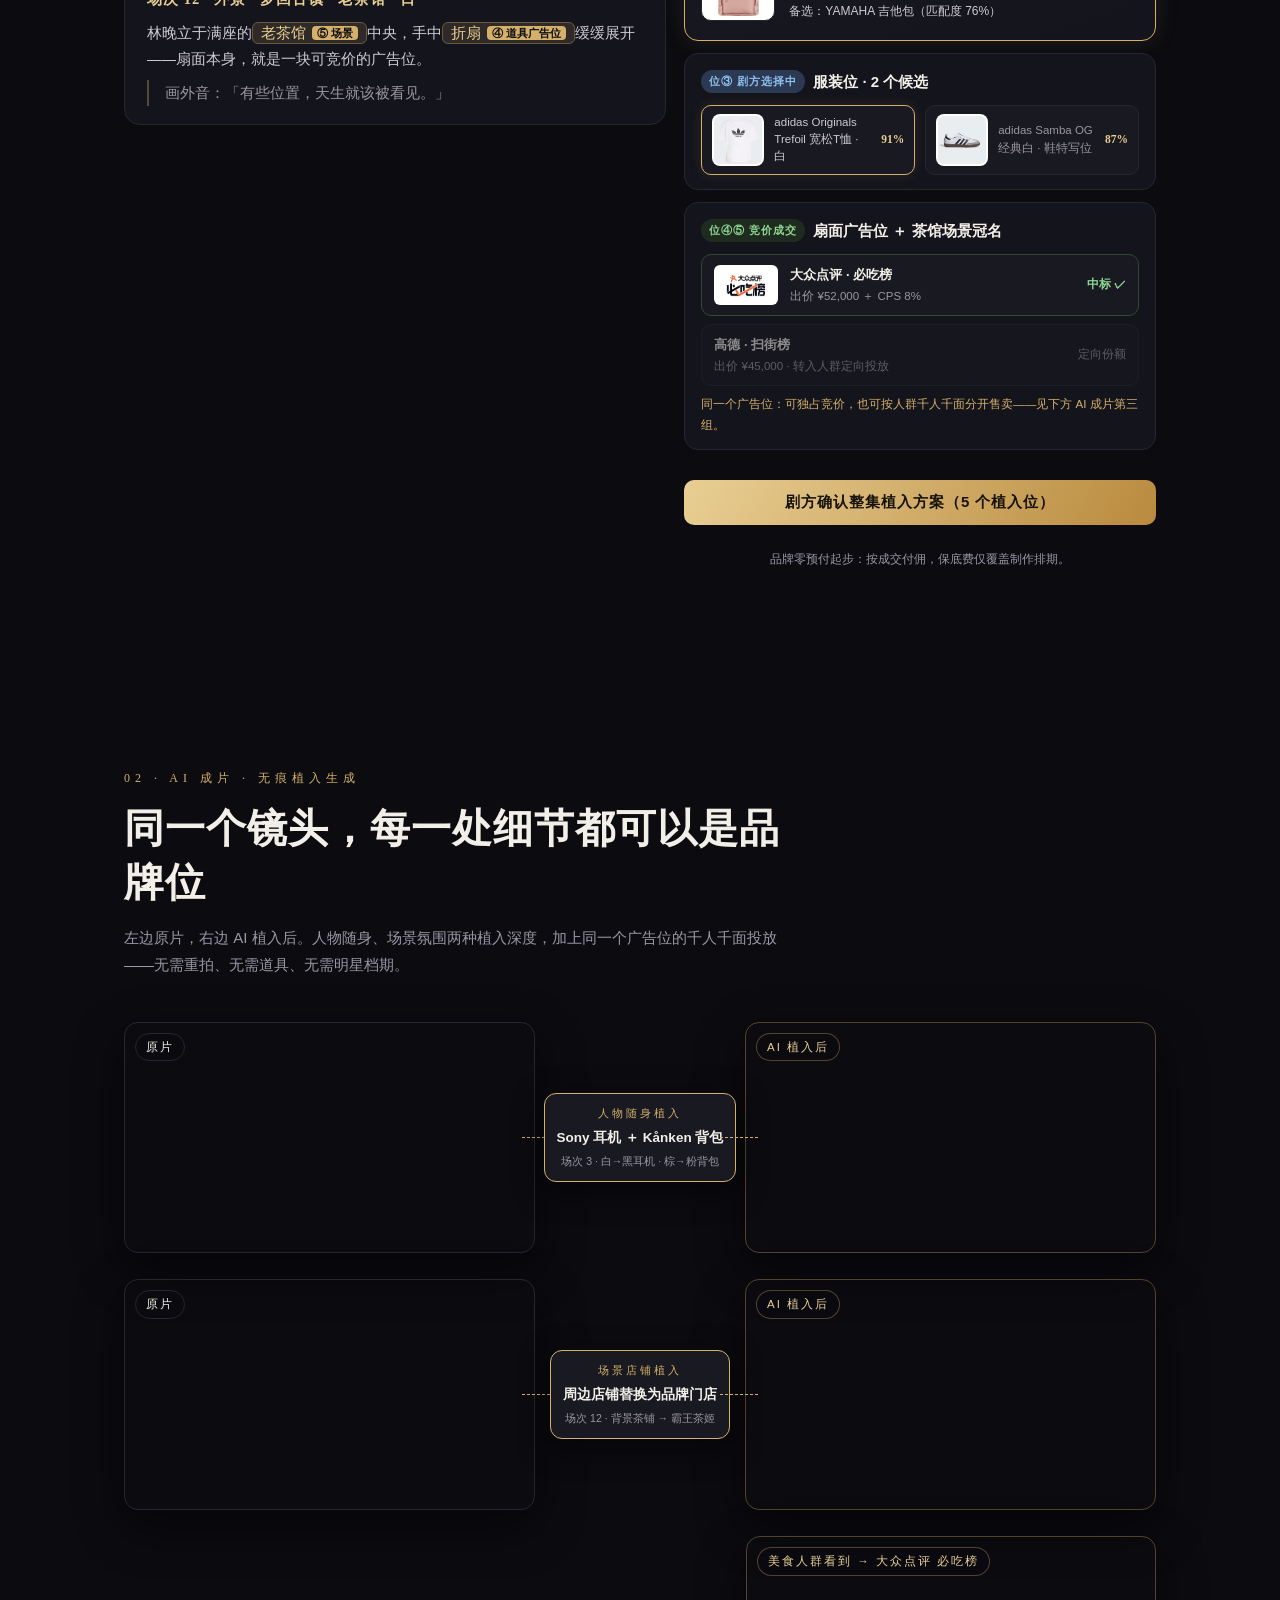
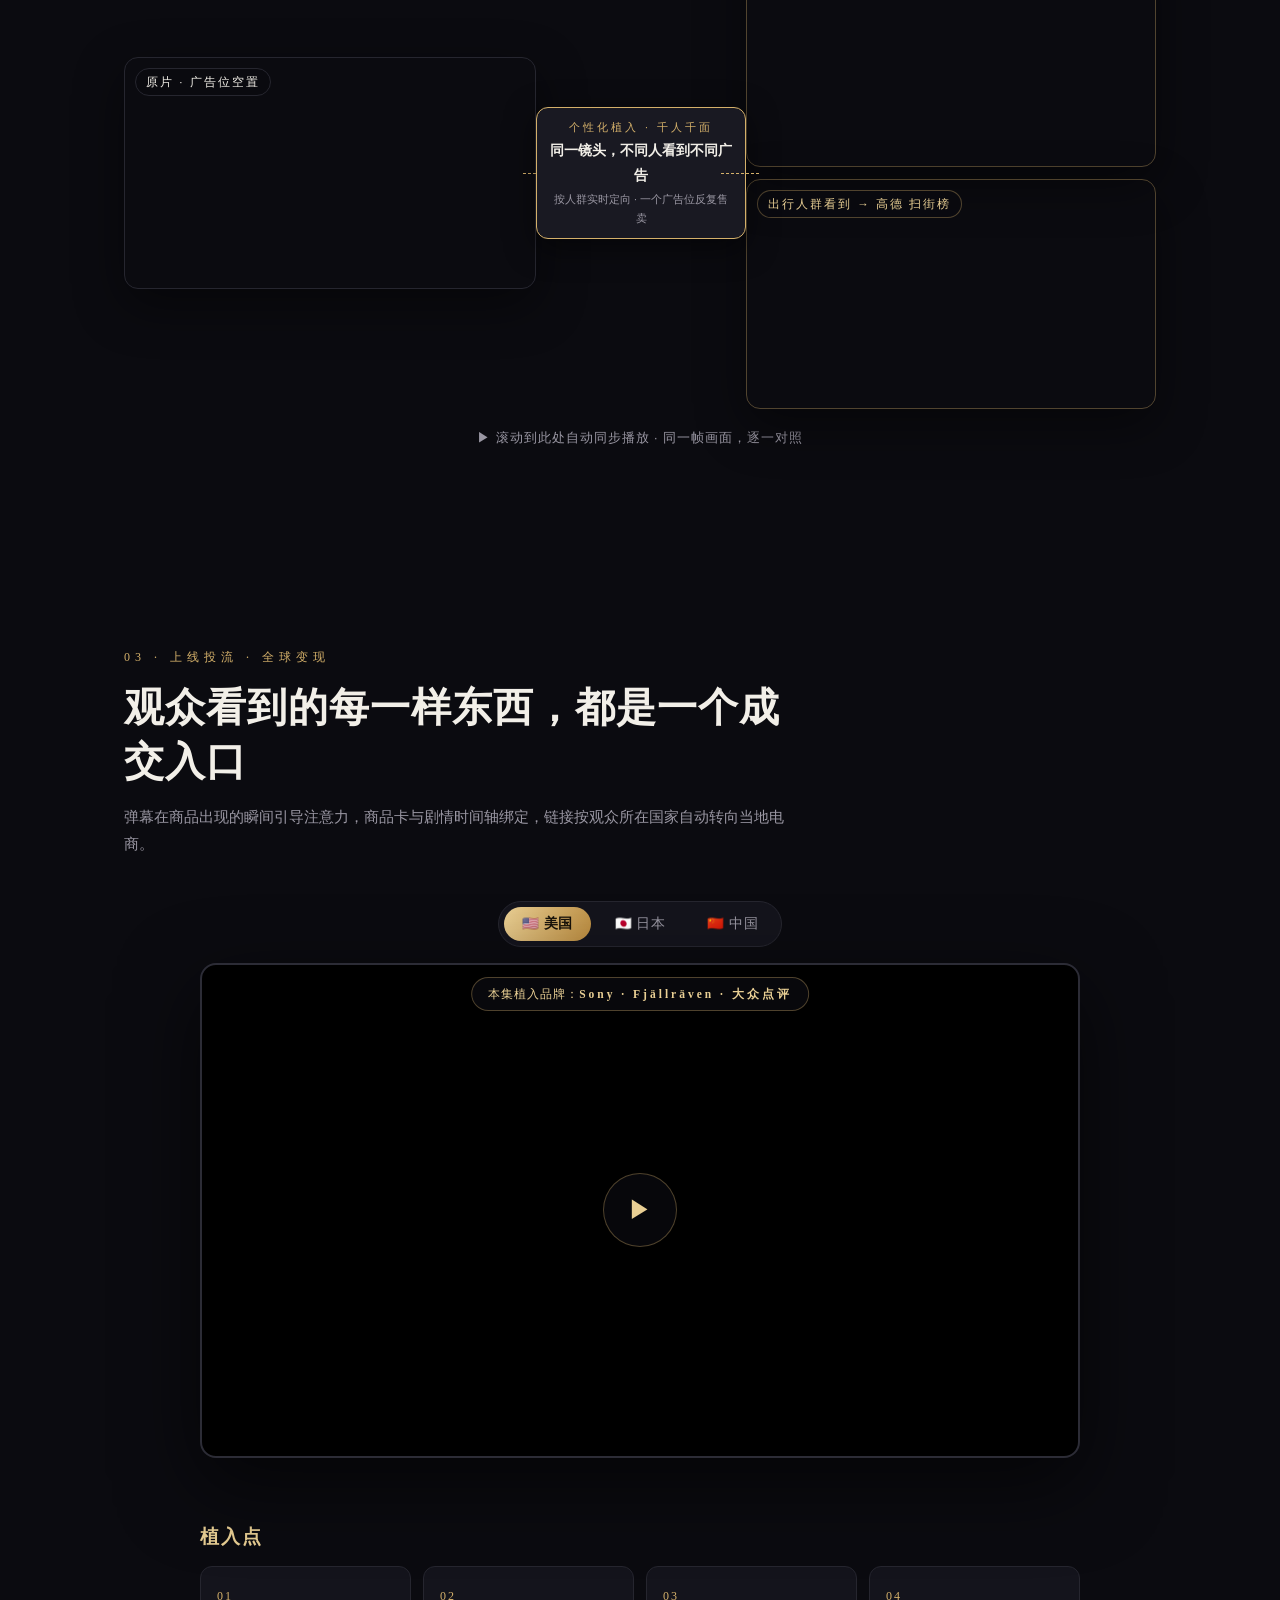
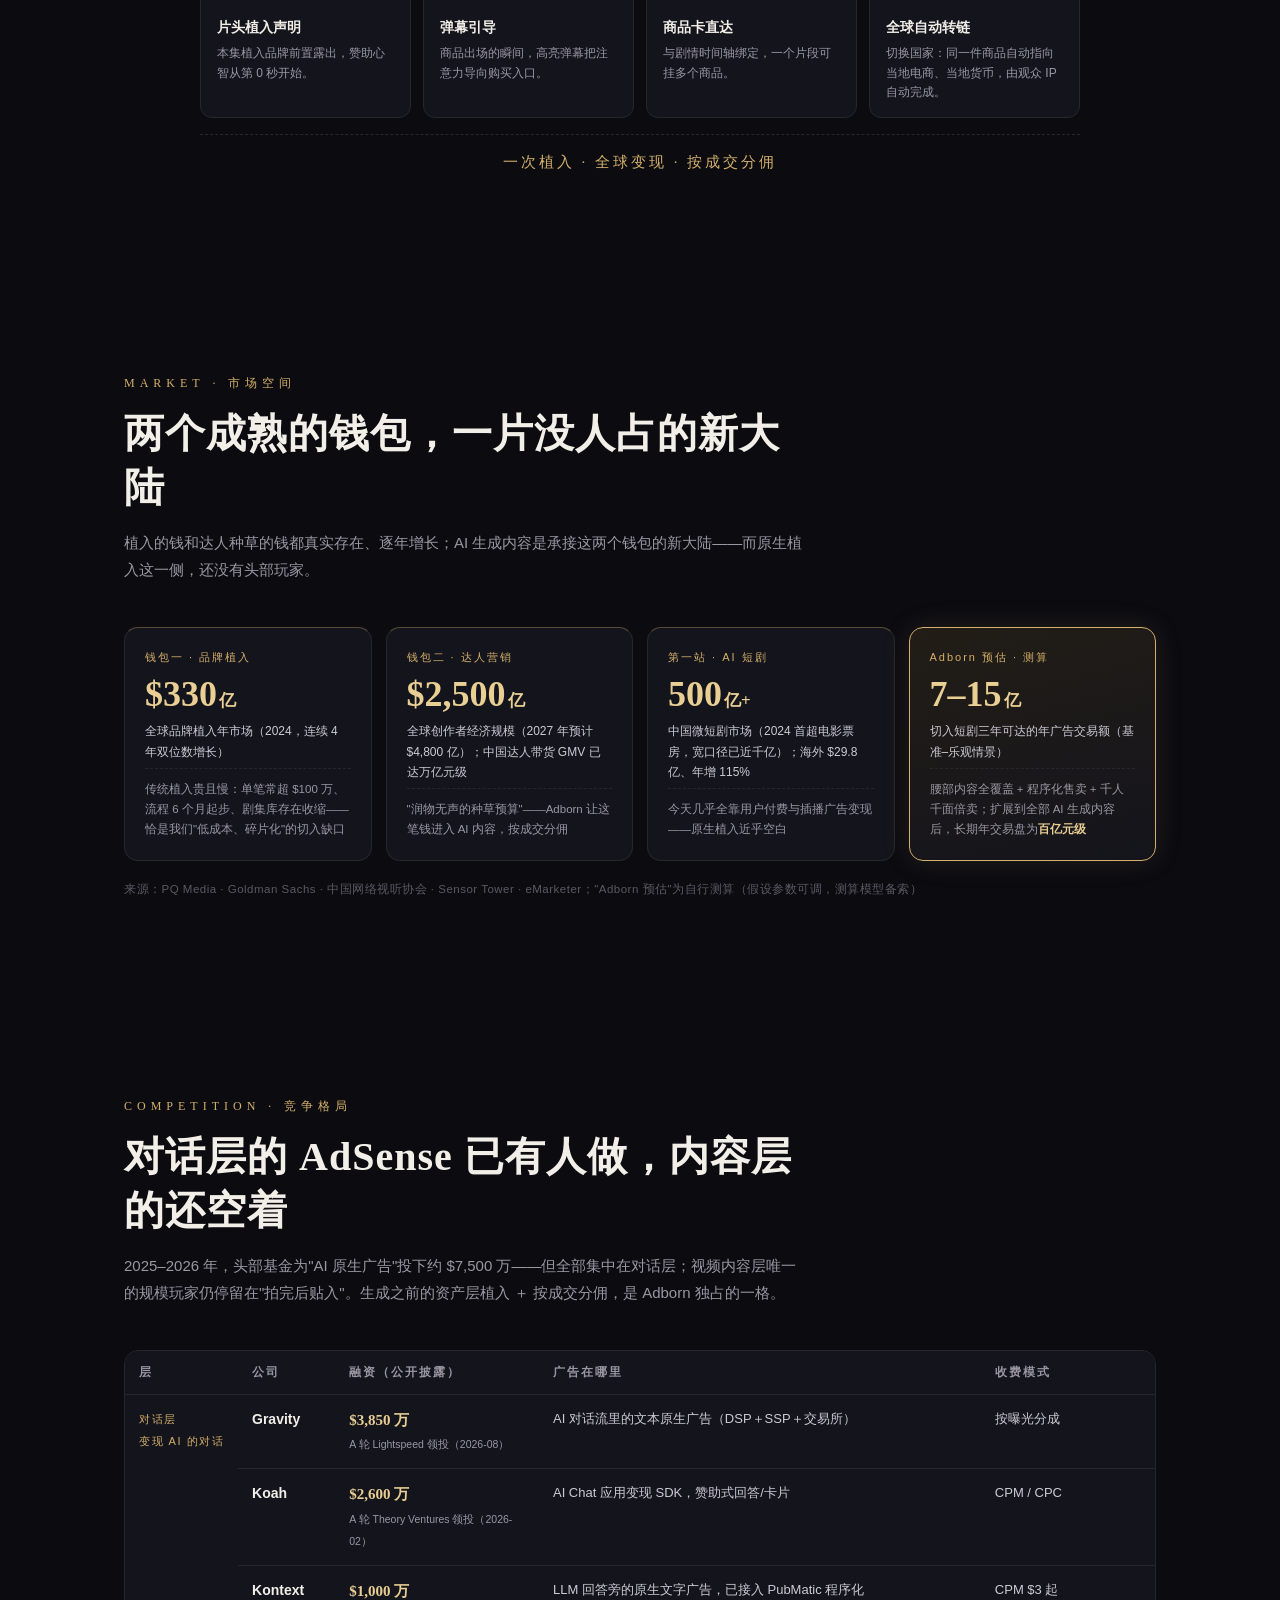
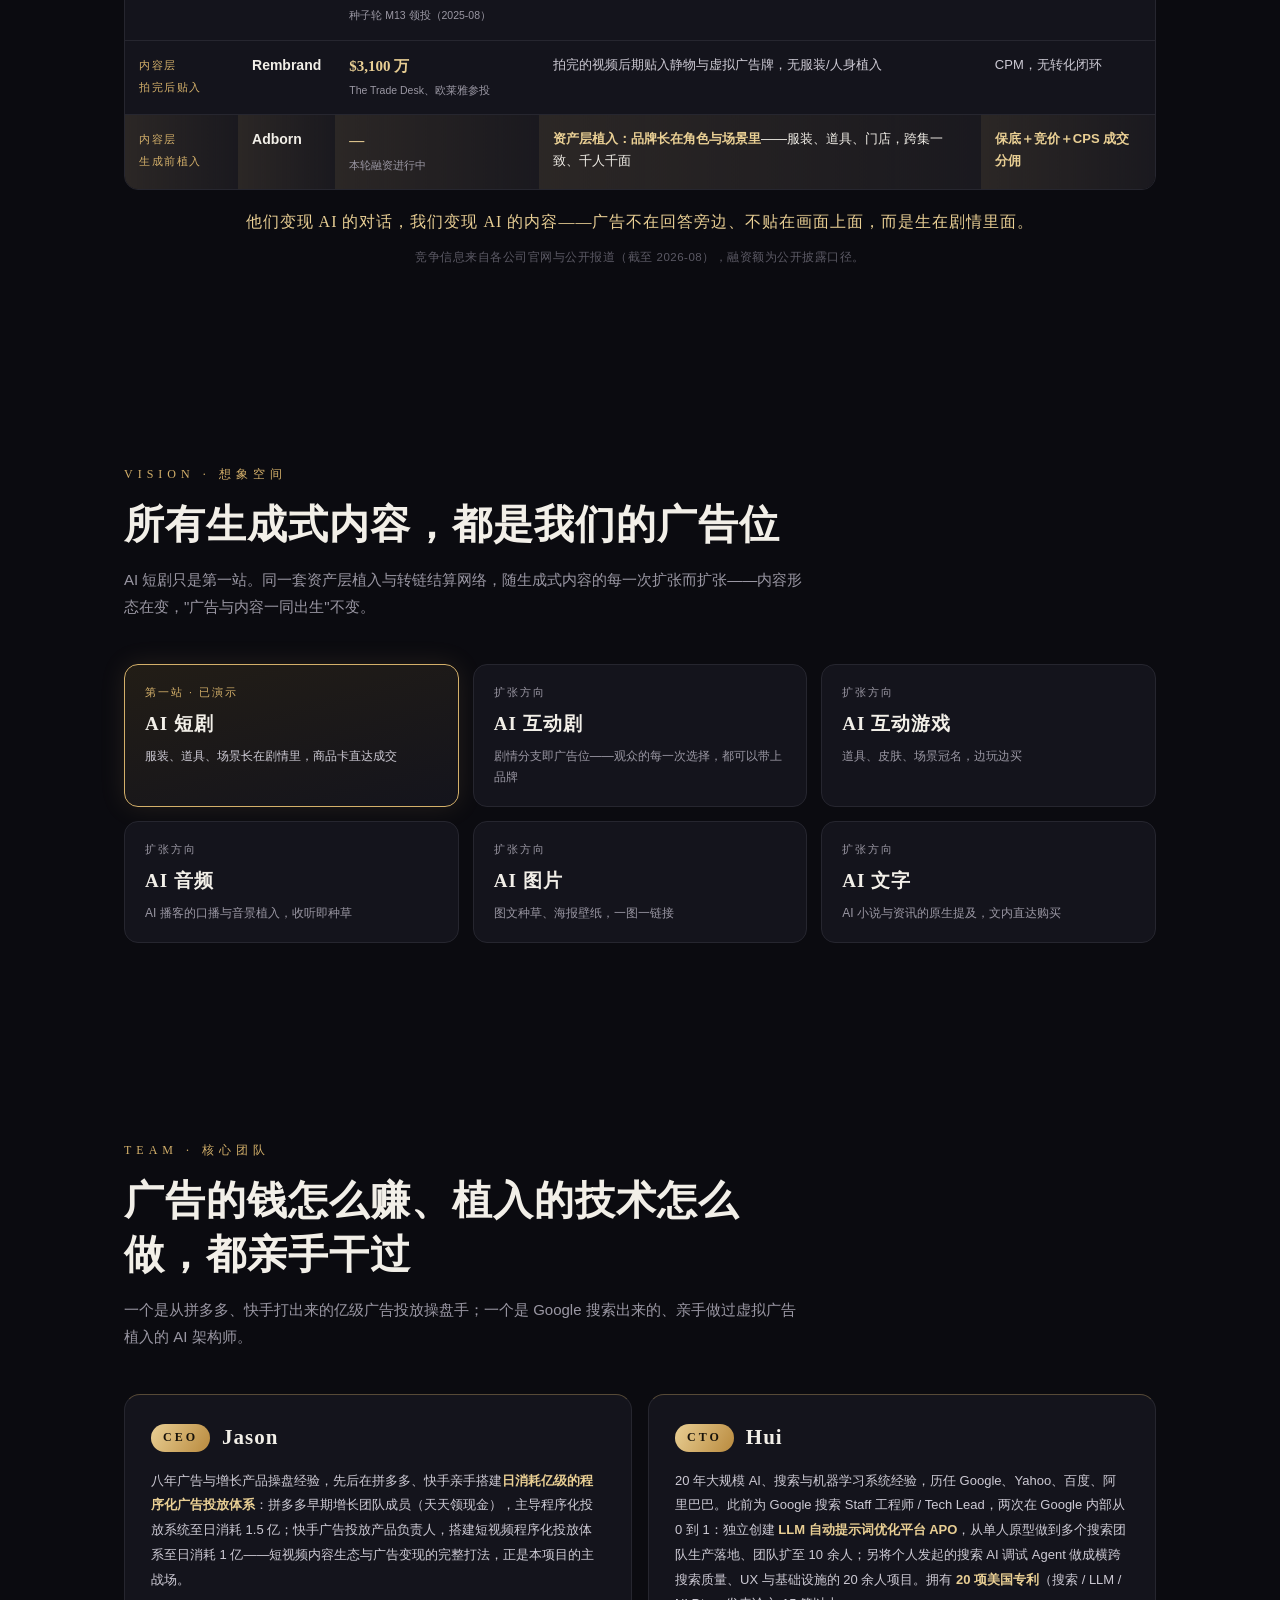
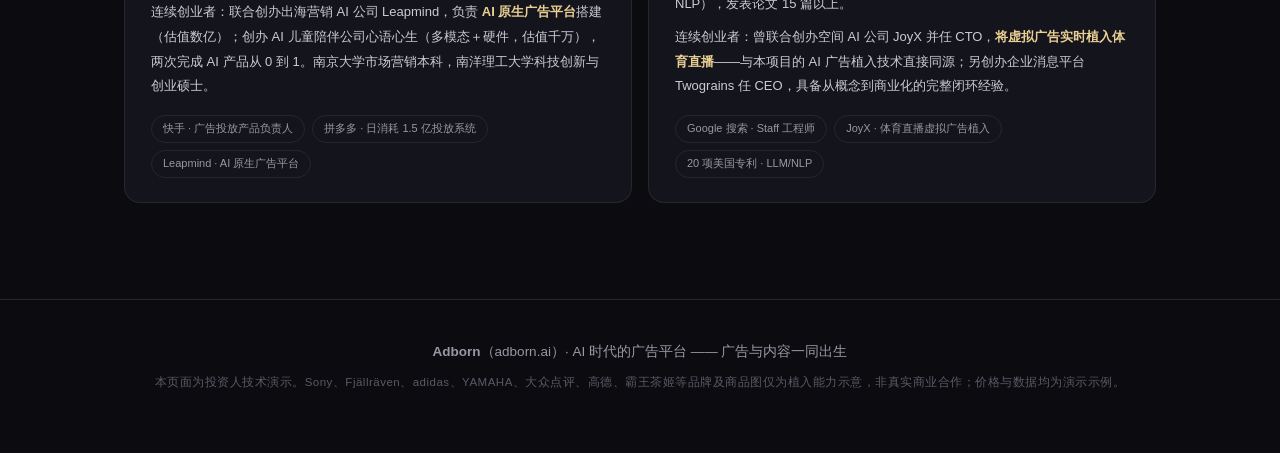
==== commit bb79339a: "新增想象空间页：AI短剧第一站+互动剧/互动游戏/音频/图片/文字五大扩张方向六宫格，置于竞争格局与团队之间" ====
--- a/index.html
+++ b/index.html
@@ -5,7 +5,7 @@
 <meta name="viewport" content="width=device-width, initial-scale=1.0, viewport-fit=cover">
 <title>Adborn · AI 时代的广告平台</title>
 <meta name="description" content="让每一帧 AI 生成内容都可植入、可追踪、可成交。AI 短剧是我们的第一站。">
-<link rel="stylesheet" href="css/style.css?v=11">
+<link rel="stylesheet" href="css/style.css?v=12">
 </head>
 <body>
 <div class="grain" aria-hidden="true"></div>
@@ -363,7 +363,49 @@
   <p class="src reveal">竞争信息来自各公司官网与公开报道（截至 2026-08），融资额为公开披露口径。</p>
 </section>
 
-<!-- ⑦ 核心团队 -->
+<!-- ⑦ 想象空间 -->
+<section id="s-vision" class="sec">
+  <header class="sec-head reveal">
+    <i>VISION · 想象空间</i>
+    <h2>所有生成式内容，都是我们的广告位</h2>
+    <p>AI 短剧只是第一站。同一套资产层植入与转链结算网络，随生成式内容的每一次扩张而扩张——内容形态在变，"广告与内容一同出生"不变。</p>
+  </header>
+
+  <div class="vis reveal d1">
+    <div class="vcell hl">
+      <i>第一站 · 已演示</i>
+      <b>AI 短剧</b>
+      <span>服装、道具、场景长在剧情里，商品卡直达成交</span>
+    </div>
+    <div class="vcell">
+      <i>扩张方向</i>
+      <b>AI 互动剧</b>
+      <span>剧情分支即广告位——观众的每一次选择，都可以带上品牌</span>
+    </div>
+    <div class="vcell">
+      <i>扩张方向</i>
+      <b>AI 互动游戏</b>
+      <span>道具、皮肤、场景冠名，边玩边买</span>
+    </div>
+    <div class="vcell">
+      <i>扩张方向</i>
+      <b>AI 音频</b>
+      <span>AI 播客的口播与音景植入，收听即种草</span>
+    </div>
+    <div class="vcell">
+      <i>扩张方向</i>
+      <b>AI 图片</b>
+      <span>图文种草、海报壁纸，一图一链接</span>
+    </div>
+    <div class="vcell">
+      <i>扩张方向</i>
+      <b>AI 文字</b>
+      <span>AI 小说与资讯的原生提及，文内直达购买</span>
+    </div>
+  </div>
+</section>
+
+<!-- ⑧ 核心团队 -->
 <section id="s4" class="sec">
   <header class="sec-head reveal">
     <i>TEAM · 核心团队</i>
--- a/css/style.css
+++ b/css/style.css
@@ -313,6 +313,21 @@
   font-size:16px;color:var(--gold-hi);letter-spacing:1px;}
 #s-comp .src{margin-top:10px;text-align:center;}
 
+/* ————— 想象空间 ————— */
+.vis{display:grid;grid-template-columns:repeat(3,1fr);gap:14px;}
+.vcell{background:var(--panel);border:1px solid var(--line);border-radius:14px;
+  padding:18px 20px;display:flex;flex-direction:column;gap:5px;transition:.3s;}
+.vcell:hover{border-color:var(--line-gold);transform:translateY(-3px);}
+.vcell i{font-style:normal;font-size:10.5px;letter-spacing:2px;color:var(--sub);}
+.vcell.hl{background:linear-gradient(165deg,#221d16,var(--panel));border-color:var(--gold);
+  box-shadow:0 0 26px rgba(212,176,106,.12);}
+.vcell.hl i{color:var(--gold);}
+.vcell b{font-family:"Songti SC","Noto Serif SC",serif;font-size:19px;letter-spacing:1px;}
+.vcell span{font-size:12px;color:var(--sub);line-height:1.75;}
+.vcell.hl span{color:#cdcad4;}
+@media (max-width:900px){.vis{grid-template-columns:repeat(2,1fr);}}
+@media (max-width:560px){.vis{grid-template-columns:1fr;}}
+
 /* ————— 核心团队 ————— */
 .team{display:grid;grid-template-columns:1fr 1fr;gap:16px;align-items:stretch;}
 .tcard{background:var(--panel);border:1px solid var(--line);border-top:1px solid var(--line-gold);
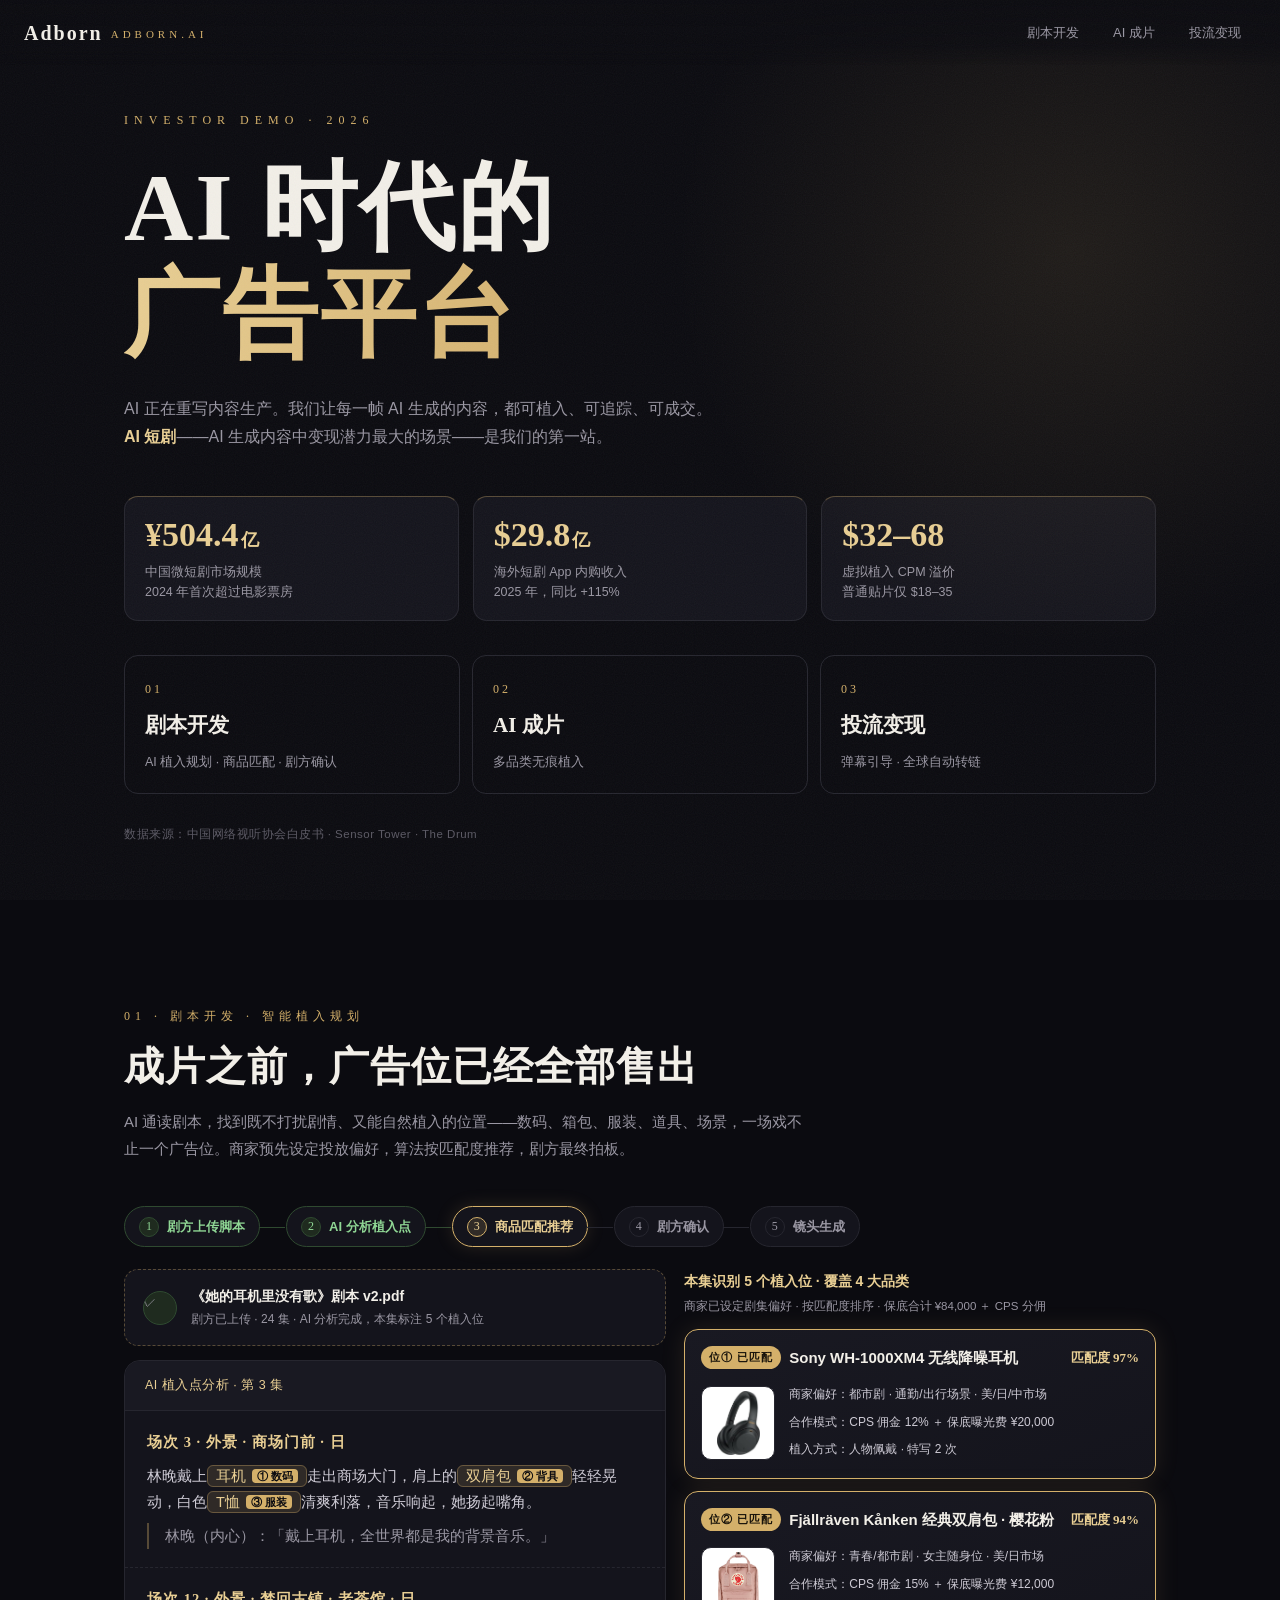
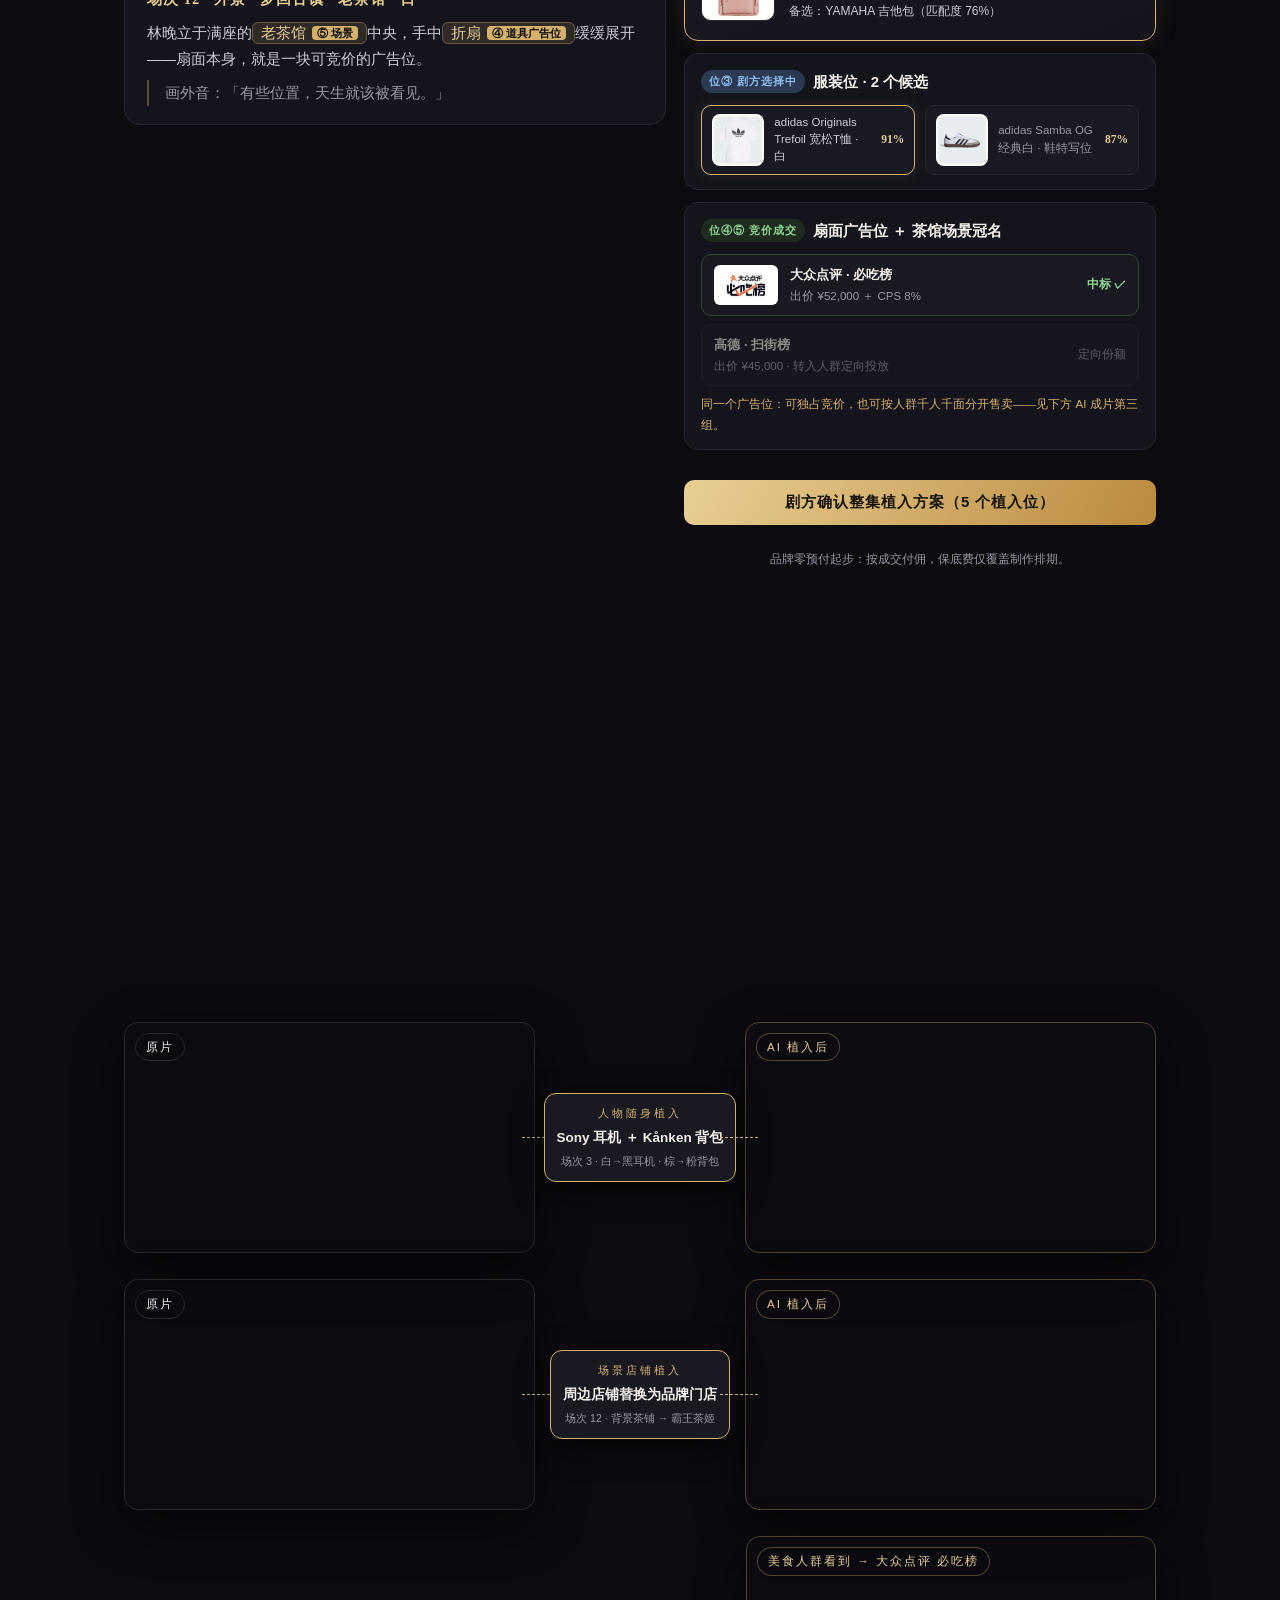
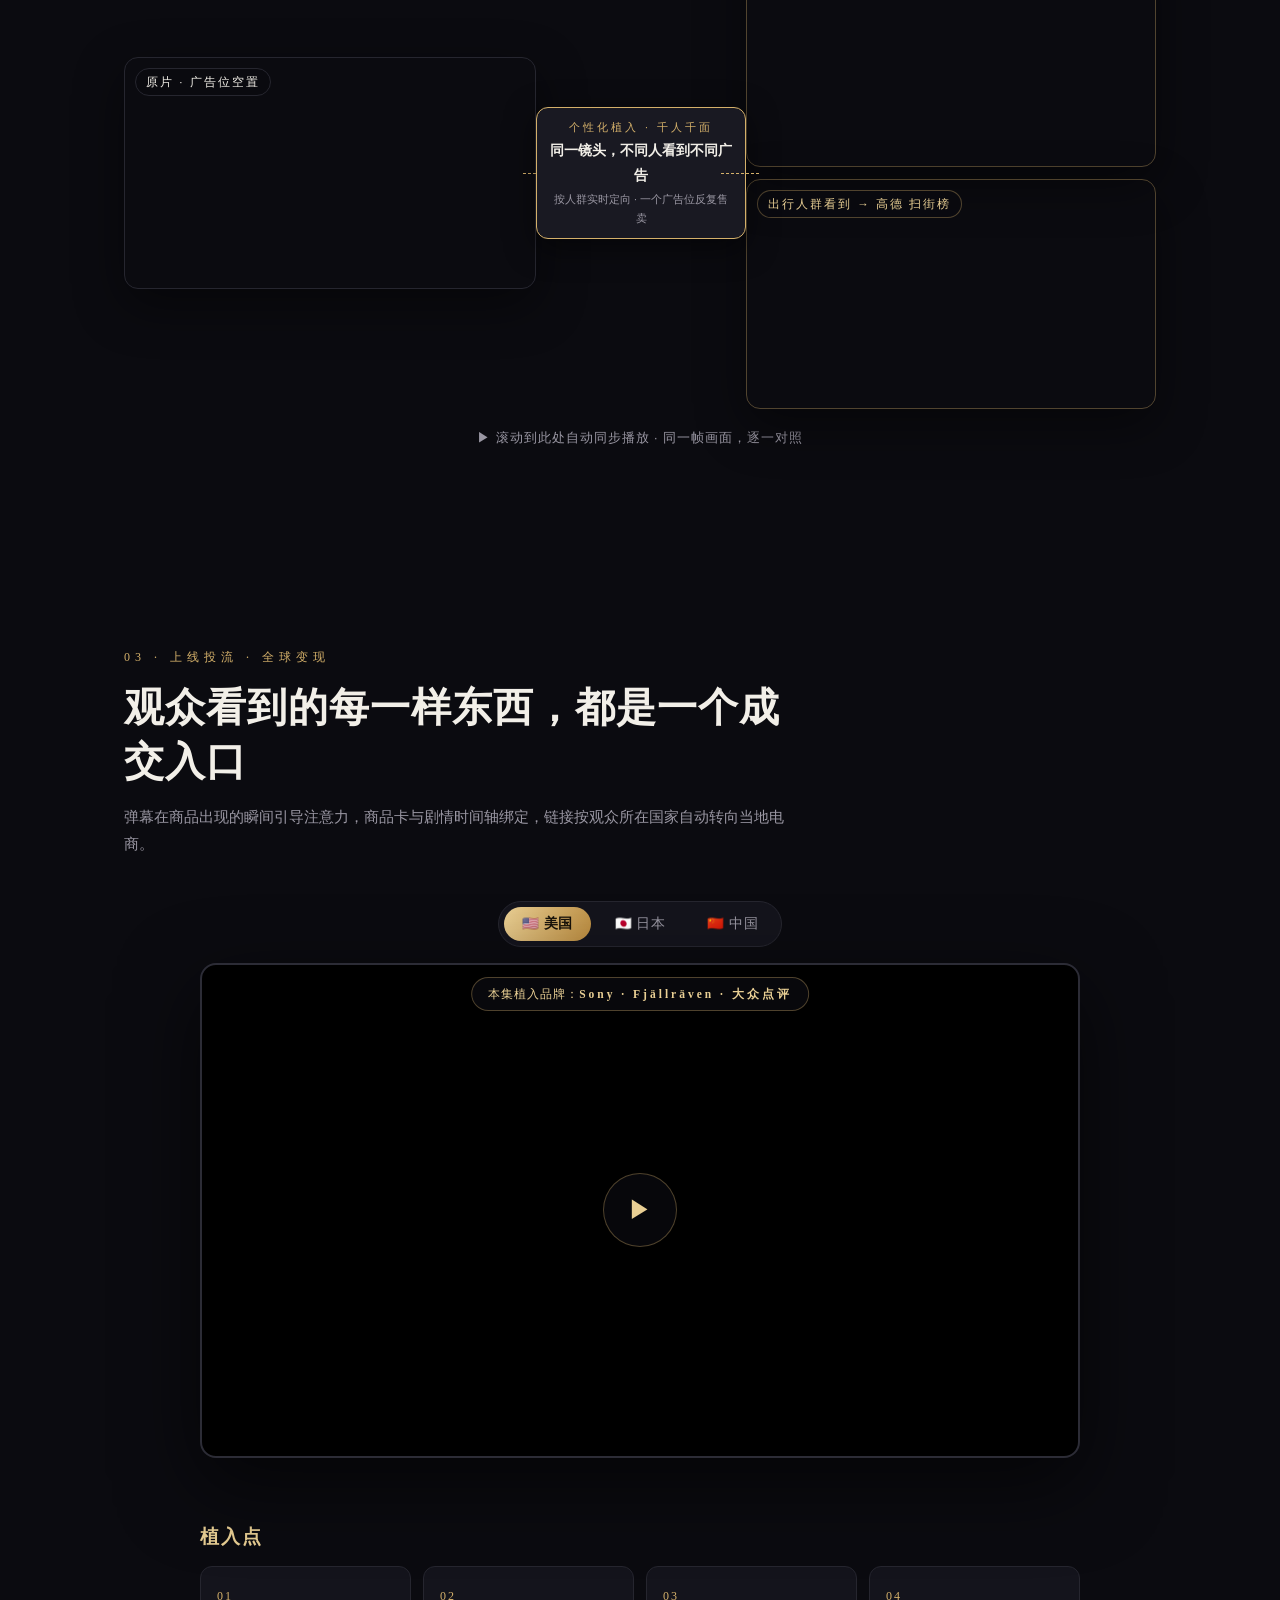
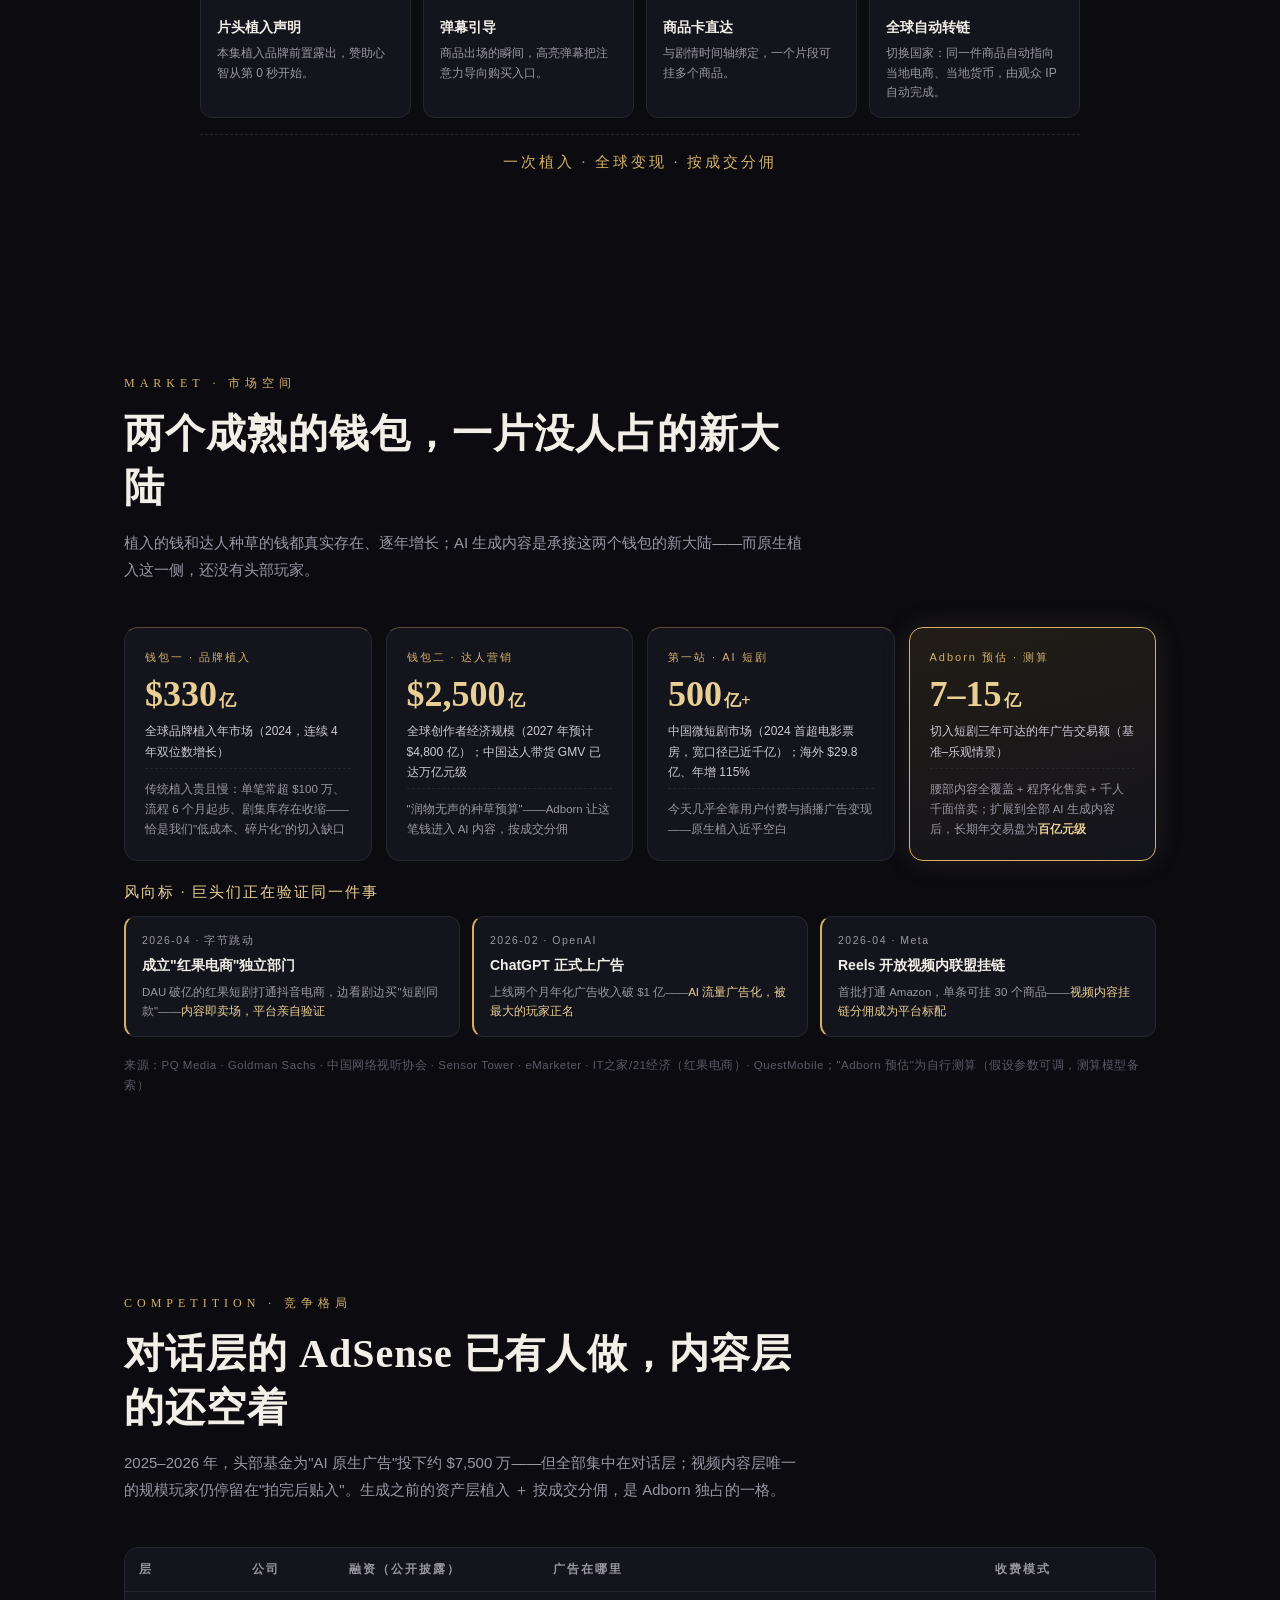
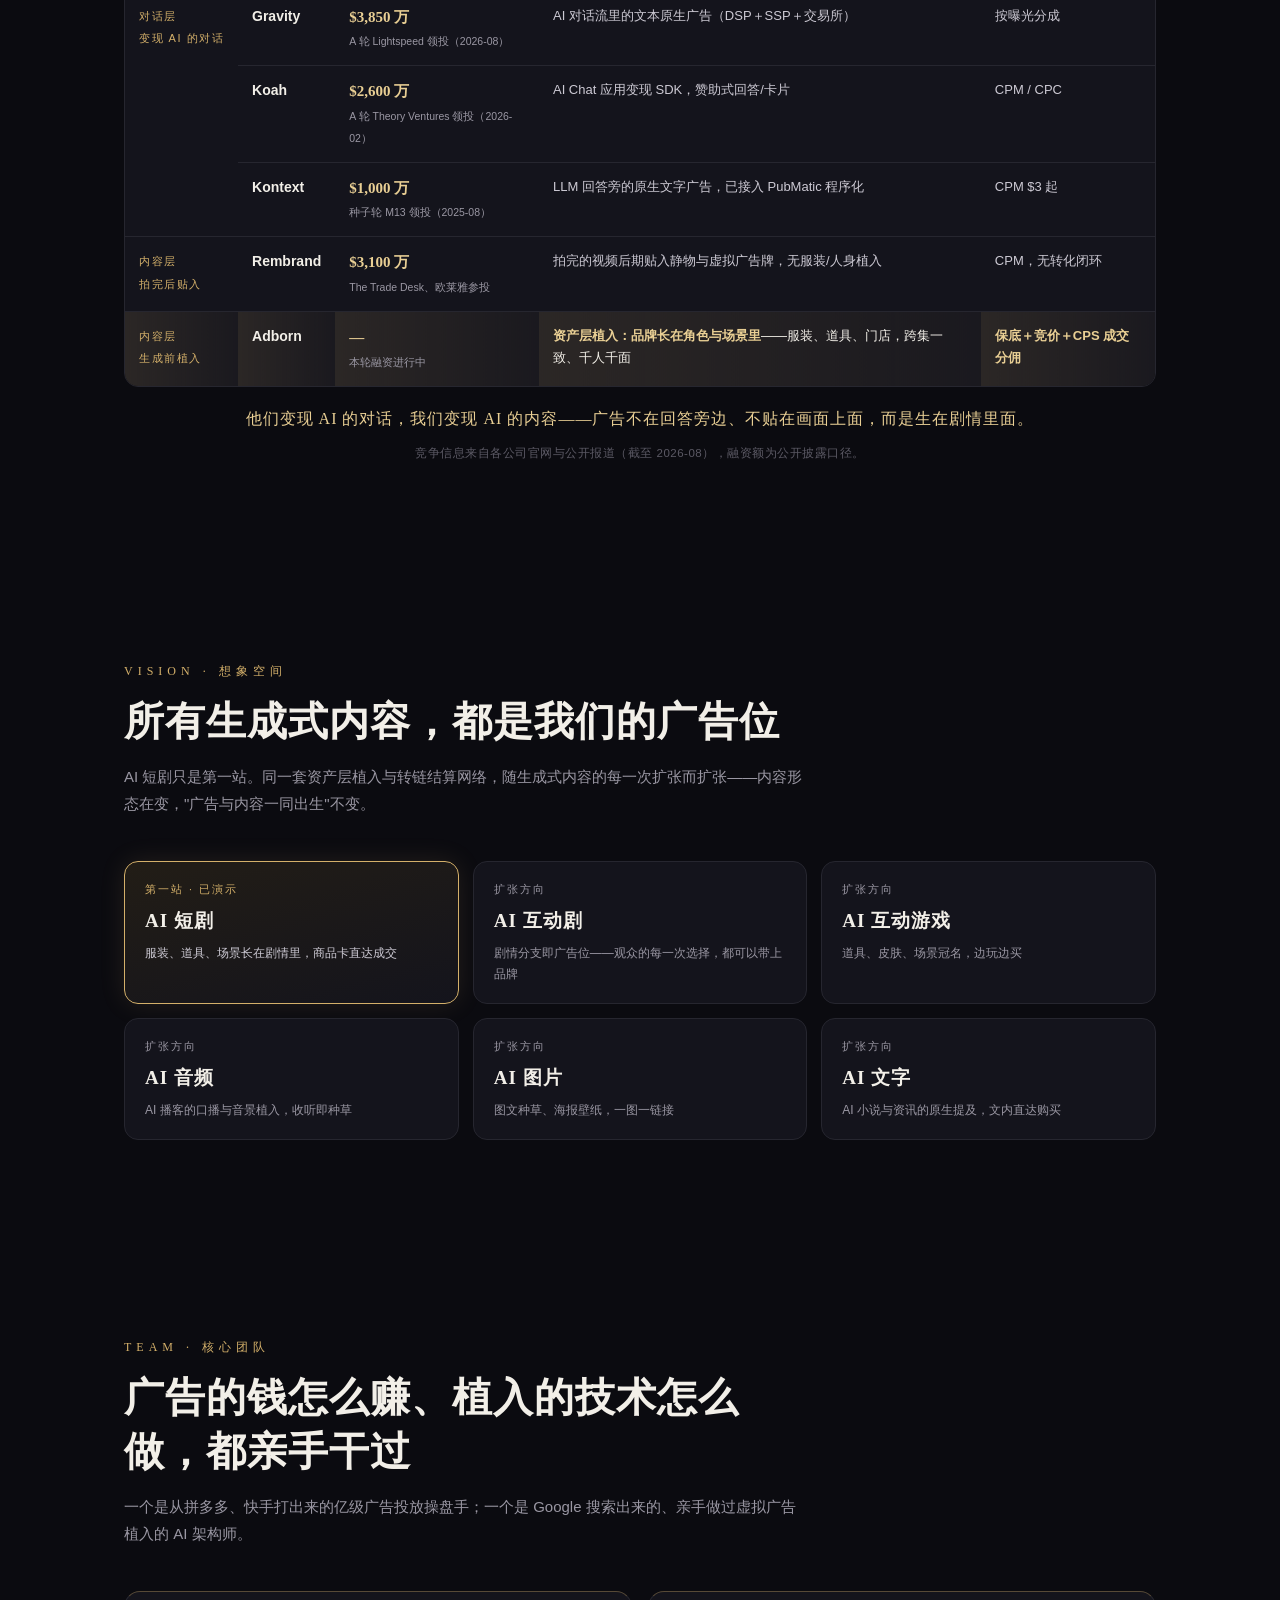
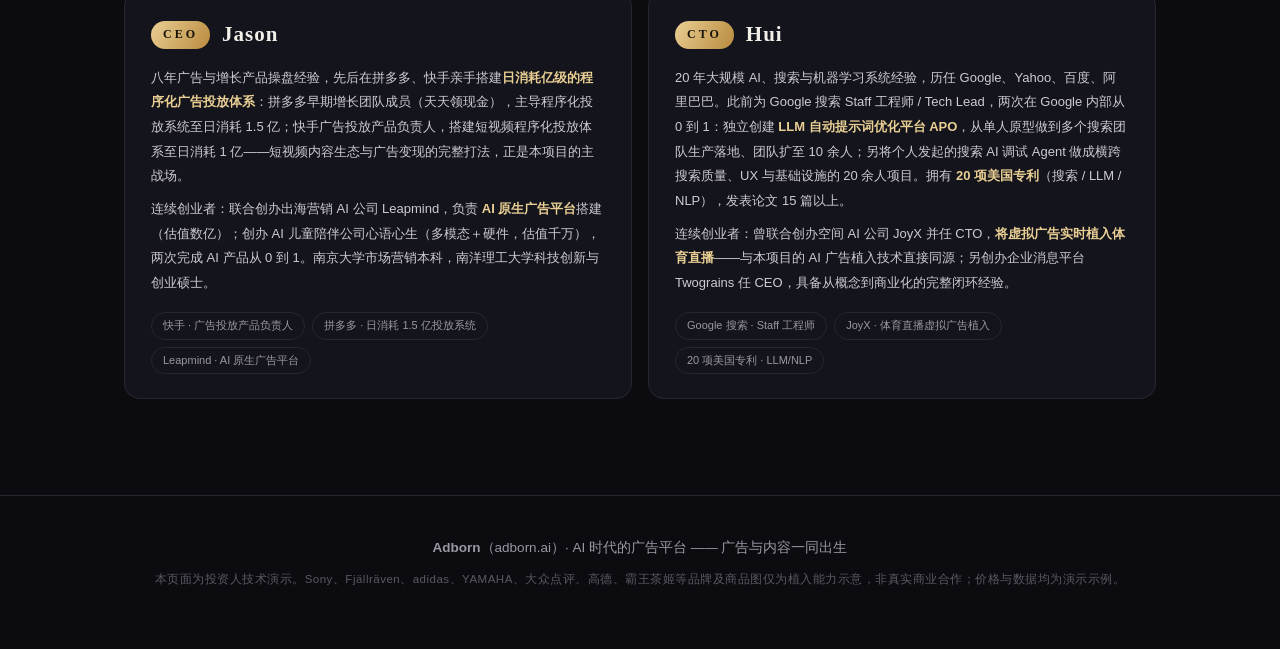
==== commit 96dbb401: "市场空间页新增风向标横条：字节成立红果电商/ChatGPT上广告/Meta Reels开放挂链，三个巨头动作验证内容即卖场" ====
--- a/index.html
+++ b/index.html
@@ -5,7 +5,7 @@
 <meta name="viewport" content="width=device-width, initial-scale=1.0, viewport-fit=cover">
 <title>Adborn · AI 时代的广告平台</title>
 <meta name="description" content="让每一帧 AI 生成内容都可植入、可追踪、可成交。AI 短剧是我们的第一站。">
-<link rel="stylesheet" href="css/style.css?v=12">
+<link rel="stylesheet" href="css/style.css?v=13">
 </head>
 <body>
 <div class="grain" aria-hidden="true"></div>
@@ -309,7 +309,27 @@
       <p>腰部内容全覆盖 + 程序化售卖 + 千人千面倍卖；扩展到全部 AI 生成内容后，长期年交易盘为<b class="inb">百亿元级</b></p>
     </div>
   </div>
-  <p class="src reveal">来源：PQ Media · Goldman Sachs · 中国网络视听协会 · Sensor Tower · eMarketer；"Adborn 预估"为自行测算（假设参数可调，测算模型备索）</p>
+  <div class="signals reveal d2">
+    <div class="sig-head">风向标 · 巨头们正在验证同一件事</div>
+    <div class="sig-row">
+      <div class="sig">
+        <i>2026-04 · 字节跳动</i>
+        <b>成立"红果电商"独立部门</b>
+        <span>DAU 破亿的红果短剧打通抖音电商，边看剧边买"短剧同款"——<em>内容即卖场，平台亲自验证</em></span>
+      </div>
+      <div class="sig">
+        <i>2026-02 · OpenAI</i>
+        <b>ChatGPT 正式上广告</b>
+        <span>上线两个月年化广告收入破 $1 亿——<em>AI 流量广告化，被最大的玩家正名</em></span>
+      </div>
+      <div class="sig">
+        <i>2026-04 · Meta</i>
+        <b>Reels 开放视频内联盟挂链</b>
+        <span>首批打通 Amazon，单条可挂 30 个商品——<em>视频内容挂链分佣成为平台标配</em></span>
+      </div>
+    </div>
+  </div>
+  <p class="src reveal">来源：PQ Media · Goldman Sachs · 中国网络视听协会 · Sensor Tower · eMarketer · IT之家/21经济（红果电商）· QuestMobile；"Adborn 预估"为自行测算（假设参数可调，测算模型备索）</p>
 </section>
 
 <!-- ⑥ 竞争格局 -->
--- a/css/style.css
+++ b/css/style.css
@@ -292,6 +292,18 @@
   border-top:1px dashed var(--line);}
 .mcell p b.inb{font-family:inherit;font-size:inherit;color:var(--gold-hi);}
 #s-market .src{margin-top:18px;}
+/* 风向标 */
+.signals{margin-top:18px;}
+.sig-head{font-family:"Songti SC","Noto Serif SC",serif;font-size:15px;color:var(--gold-hi);
+  letter-spacing:2px;margin-bottom:10px;}
+.sig-row{display:grid;grid-template-columns:repeat(3,1fr);gap:12px;}
+.sig{background:var(--panel);border:1px solid var(--line);border-left:2px solid var(--gold);
+  border-radius:12px;padding:14px 16px;}
+.sig i{font-style:normal;font-size:10.5px;letter-spacing:1.5px;color:var(--sub);display:block;}
+.sig b{font-size:14px;display:block;margin:4px 0 4px;}
+.sig span{font-size:11.5px;color:var(--sub);line-height:1.7;display:block;}
+.sig span em{font-style:normal;color:var(--gold-hi);}
+@media (max-width:900px){.sig-row{grid-template-columns:1fr;}}
 @media (max-width:1000px){.mkt{grid-template-columns:repeat(2,1fr);}}
 @media (max-width:560px){.mkt{grid-template-columns:1fr;}}
 
